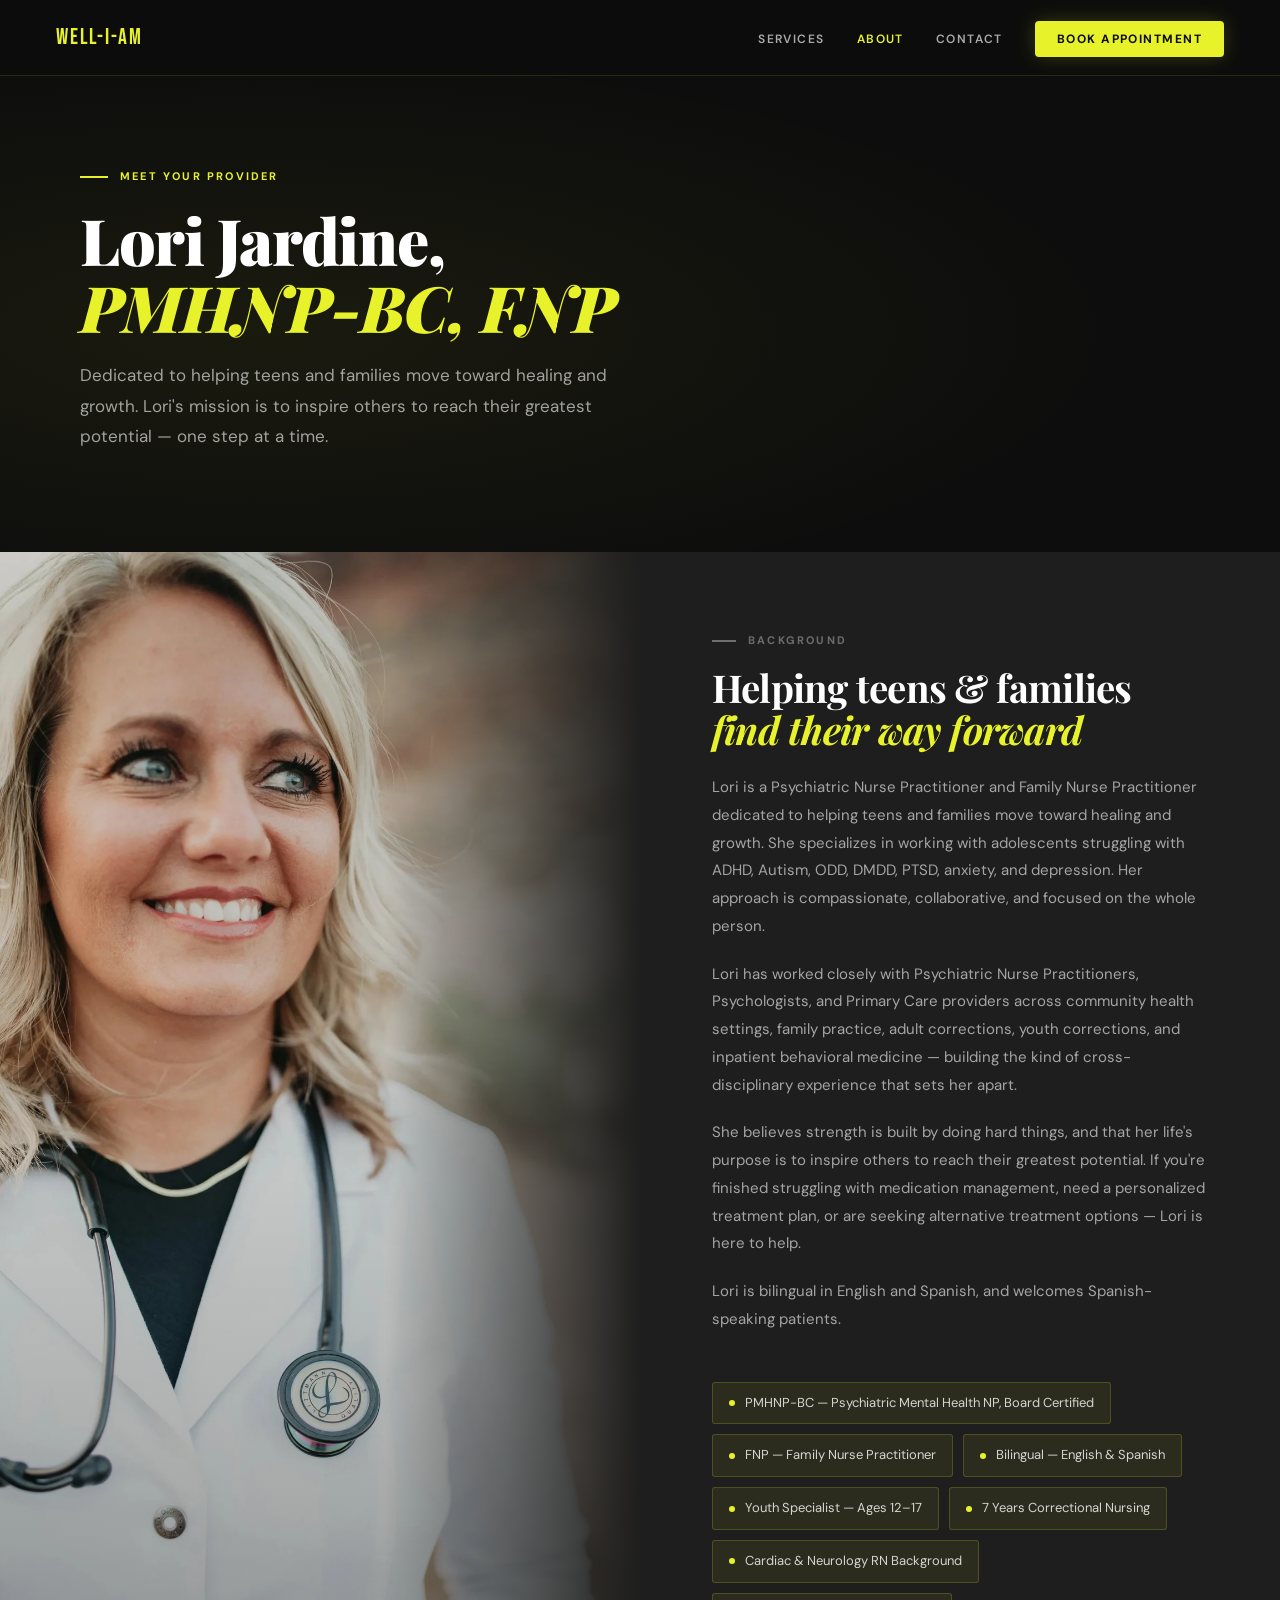
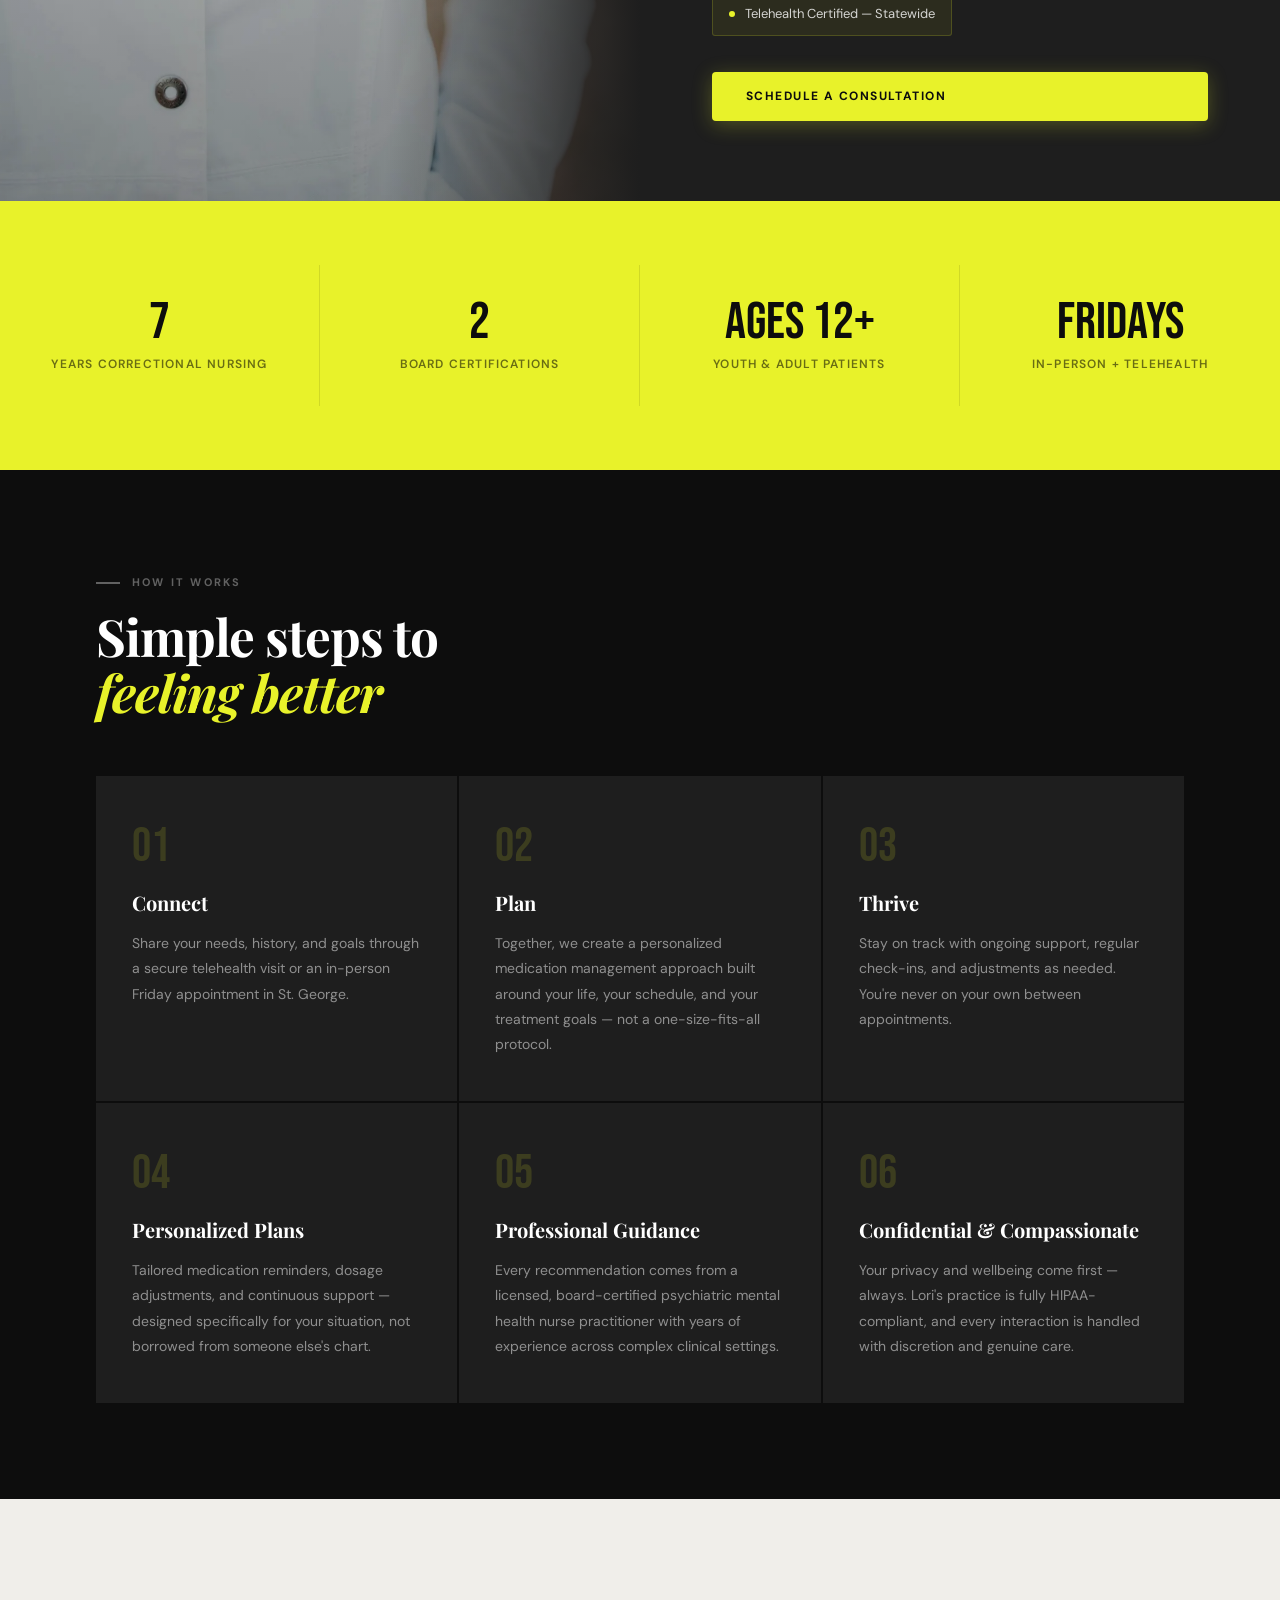
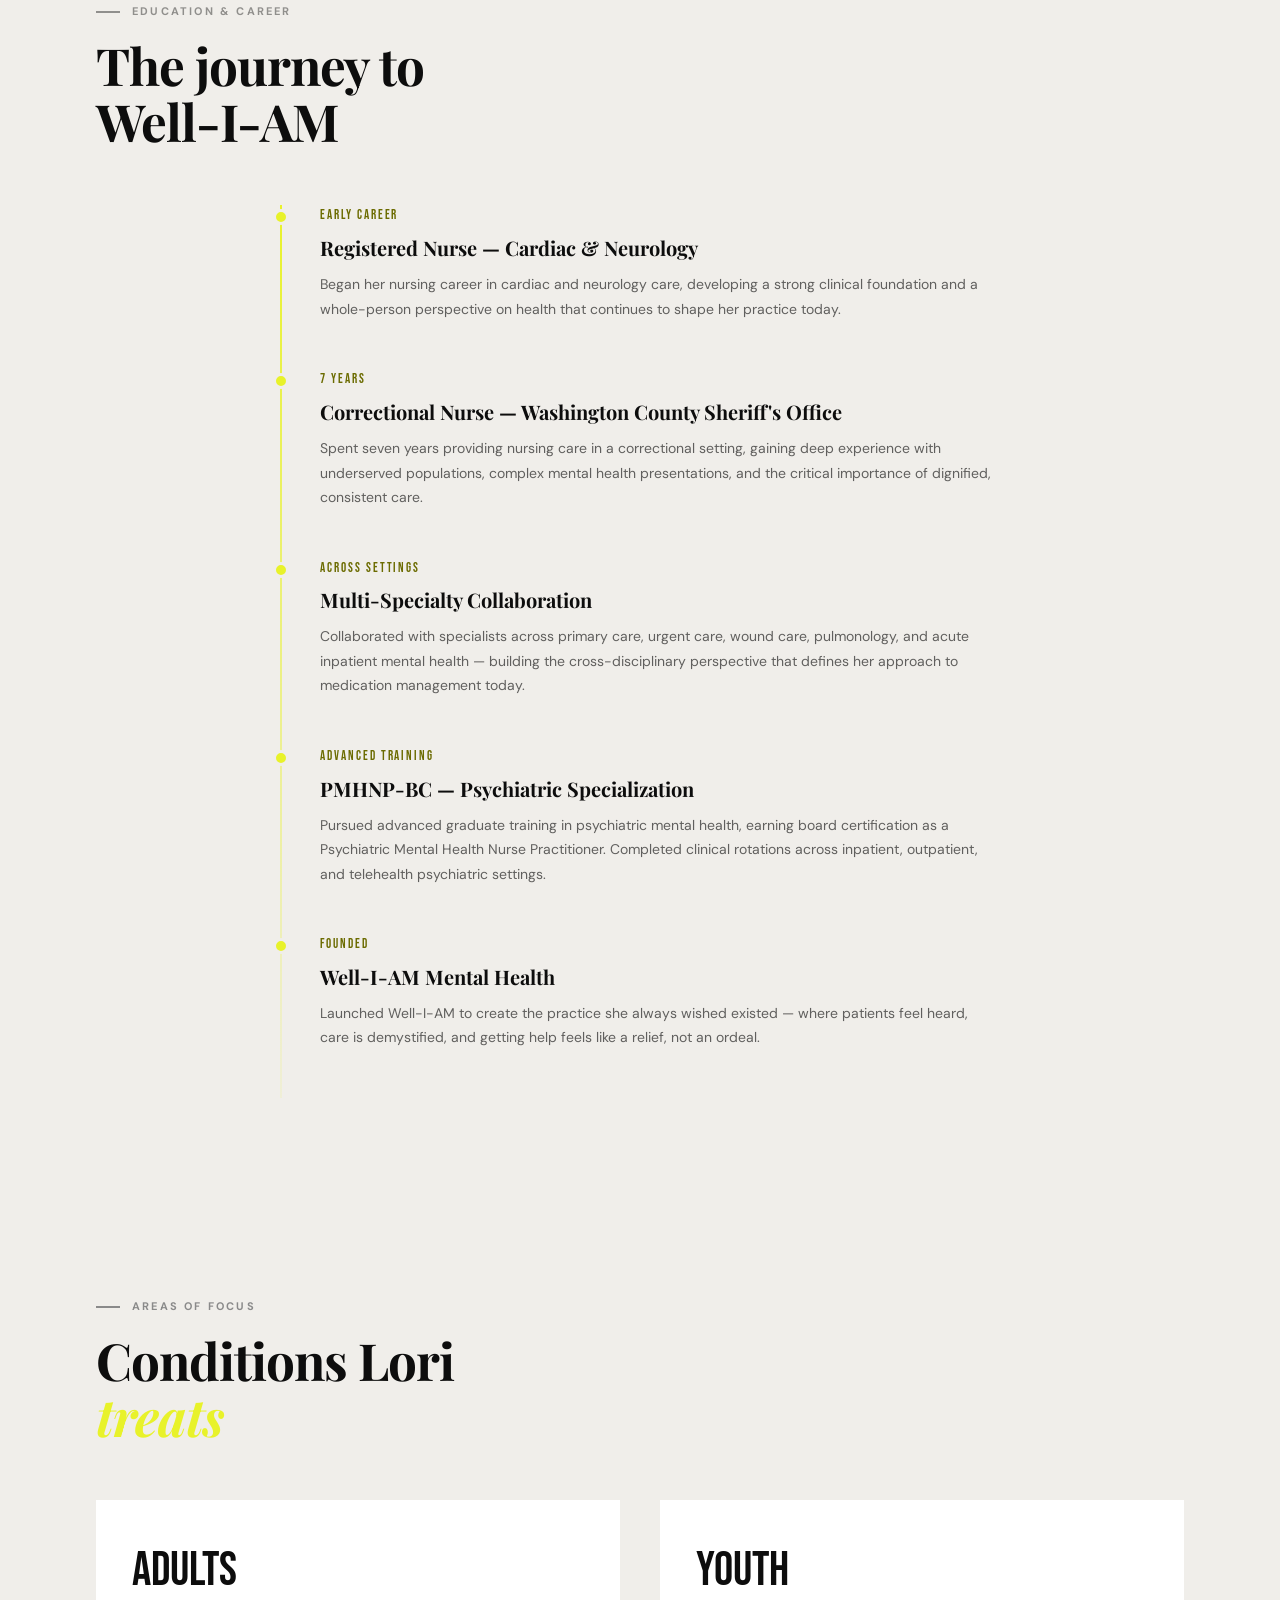
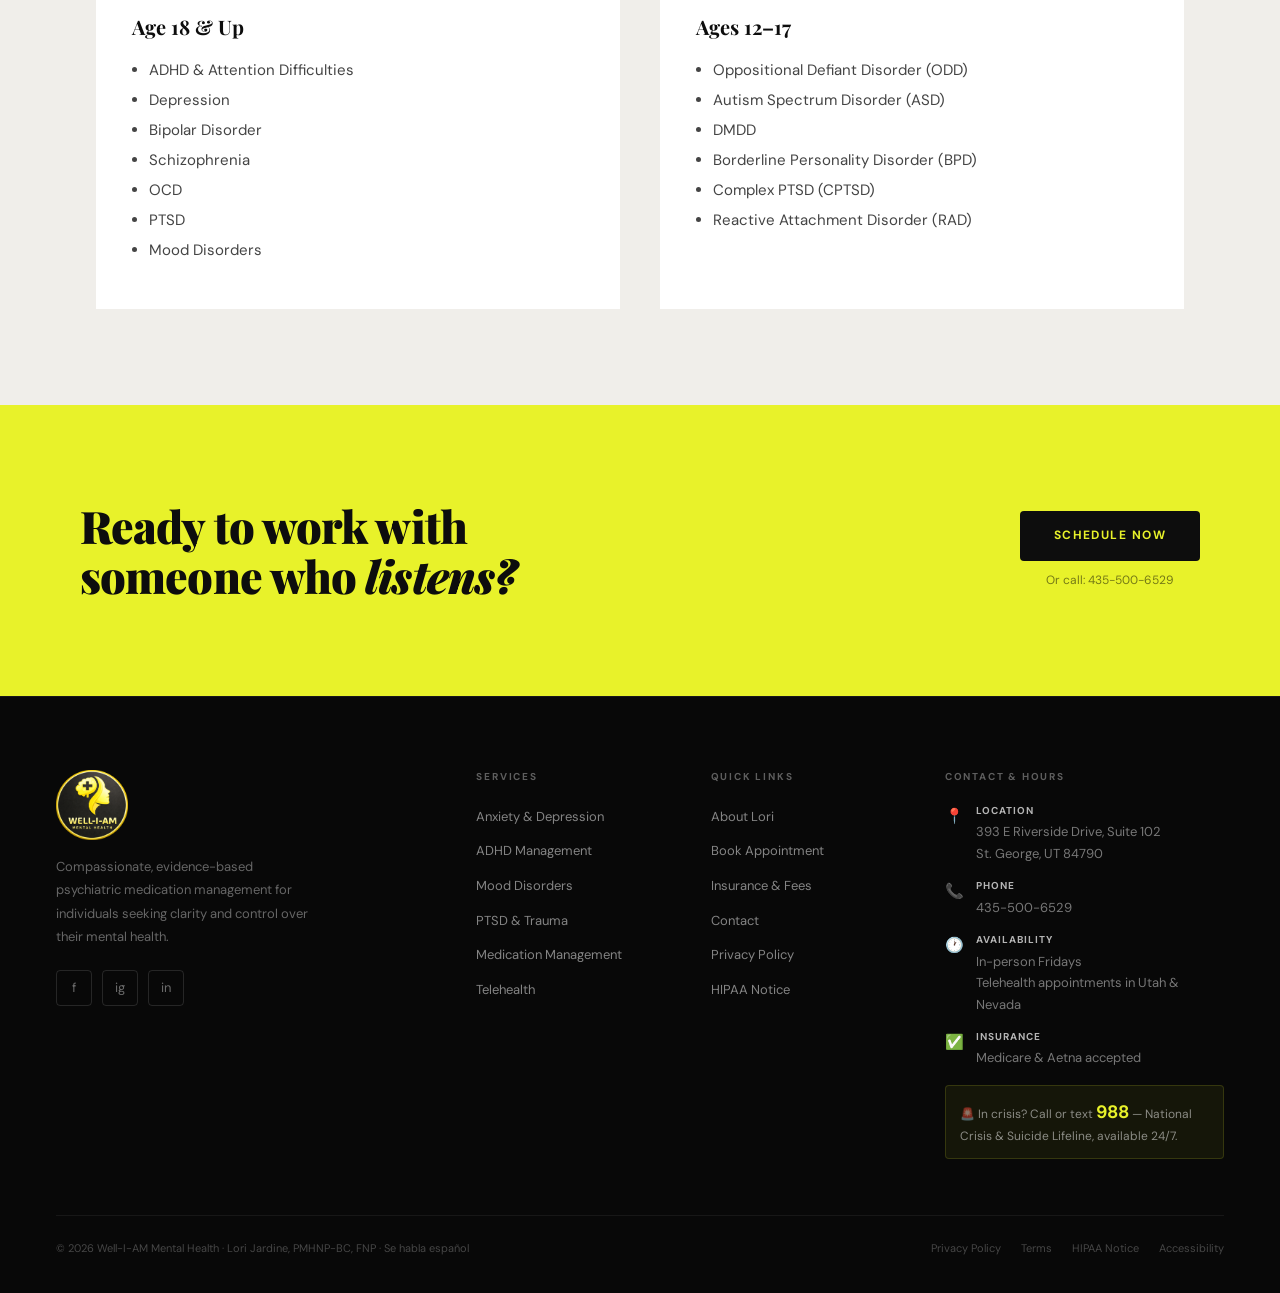
==== about.html @ c1283a35 "Initial commit: Well-I-AM Mental Health website" ====
<!DOCTYPE html>
<html lang="en">
<head>
<meta charset="UTF-8">
<meta name="viewport" content="width=device-width, initial-scale=1.0">
<link rel="icon" type="image/svg+xml" href="/favicon.svg">
<link rel="shortcut icon" href="/favicon.svg">
<title>About Lori Jardine, PMHNP-BC | Psychiatric NP | Well-I-AM Mental Health, St. George UT</title>
<meta name="description" content="Meet Lori Jardine, PMHNP-BC, FNP — Board-Certified Psychiatric Mental Health Nurse Practitioner specializing in teen &amp; adult medication management in St. George, Utah. 7 years correctional nursing. Youth specialist ages 12–17.">
<meta name="keywords" content="Lori Jardine PMHNP-BC, psychiatric nurse practitioner St George Utah, teen mental health specialist Utah, youth psychiatry ages 12-17, ODD treatment Utah, ASD medication Utah, correctional nurse practitioner, family nurse practitioner mental health Utah, se habla español psiquiatra Utah, bilingual psychiatric nurse practitioner Utah">
<meta name="robots" content="index, follow">
<meta name="author" content="Lori Jardine, PMHNP-BC, FNP">
<meta name="geo.region" content="US-UT">
<meta name="geo.placename" content="St. George, Utah">
<link rel="canonical" href="https://well-i-am.net/about">
<meta property="og:type" content="profile">
<meta property="og:url" content="https://well-i-am.net/about">
<meta property="og:title" content="About Lori Jardine, PMHNP-BC | Well-I-AM Mental Health">
<meta property="og:description" content="Board-Certified Psychiatric Mental Health NP specializing in teen &amp; adult medication management. Youth specialist ages 12–17. St. George, Utah.">
<meta property="og:image" content="https://well-i-am.net/images/logo.png">
<meta property="og:site_name" content="Well-I-AM Mental Health">
<meta property="og:locale" content="en_US">
<meta name="twitter:card" content="summary">
<meta name="twitter:title" content="About Lori Jardine, PMHNP-BC | Well-I-AM Mental Health">
<meta name="twitter:description" content="Board-Certified Psychiatric NP specializing in teen &amp; adult medication management in St. George, Utah.">
<meta name="twitter:image" content="https://well-i-am.net/images/logo.png">
<script type="application/ld+json">
{
  "@context": "https://schema.org",
  "@type": "Physician",
  "name": "Lori Jardine",
  "jobTitle": "Psychiatric Mental Health Nurse Practitioner",
  "description": "Board-Certified Psychiatric Mental Health Nurse Practitioner and Family Nurse Practitioner specializing in medication management for teens (ages 12\u201317) and adults in St. George, Utah.",
  "telephone": "+14355006529",
  "email": "lori.jardine@well-i-am.net",
  "url": "https://well-i-am.net/about",
  "address": {
    "@type": "PostalAddress",
    "streetAddress": "393 E Riverside Drive Suite 102",
    "addressLocality": "St. George",
    "addressRegion": "UT",
    "postalCode": "84790",
    "addressCountry": "US"
  },
  "worksFor": {
    "@type": "MedicalBusiness",
    "name": "Well-I-AM Mental Health",
    "url": "https://well-i-am.net"
  },
  "medicalSpecialty": "Psychiatry",
  "hasCredential": ["PMHNP-BC","FNP"],
  "knowsLanguage": ["English", "Spanish"],
  "knowsAbout": ["ADHD","Depression","Anxiety","PTSD","OCD","Bipolar Disorder","Schizophrenia","ODD","ASD","DMDD","CPTSD","BPD","RAD"]
}
</script>
<link rel="stylesheet" href="css/style.css">
<style>
  /* ── About-specific styles ── */
  .about-split {
    display: grid;
    grid-template-columns: 1fr 1fr;
    min-height: 680px;
  }
  .about-photo {
    position: relative;
    overflow: hidden;
    background: var(--dark-mid);
  }
  .about-photo img {
    width: 100%; height: 100%;
    object-fit: cover; object-position: center top;
  }
  .about-photo-overlay {
    position: absolute; inset: 0;
    background: linear-gradient(90deg, transparent 60%, var(--charcoal) 100%),
                linear-gradient(0deg, rgba(13,13,13,0.3) 0%, transparent 50%);
  }
  .about-content {
    background: var(--charcoal);
    padding: 80px 72px;
    display: flex; flex-direction: column; justify-content: center;
  }
  .about-content .section-label { color: rgba(255,255,255,0.35); }
  .about-content .section-label::before { background: rgba(255,255,255,0.35); }
  .about-content .section-heading { color: var(--white); font-size: clamp(28px, 3vw, 44px); }
  .about-bio { font-size: 15px; line-height: 1.85; color: rgba(255,255,255,0.6); margin-bottom: 20px; }

  /* Credential pills */
  .creds { display: flex; flex-wrap: wrap; gap: 10px; margin: 28px 0 36px; }
  .cred-pill {
    display: flex; align-items: center; gap: 10px;
    background: rgba(232,242,42,0.07); border: 1px solid rgba(232,242,42,0.18);
    border-radius: 3px; padding: 10px 16px;
    font-size: 13px; color: rgba(255,255,255,0.8);
  }
  .cred-pill::before { content: ''; width: 6px; height: 6px; background: var(--yellow); border-radius: 50%; flex-shrink: 0; }

  /* Philosophy cards */
  .philosophy { background: var(--black); padding: 96px 0; }
  .phil-grid { display: grid; grid-template-columns: repeat(3, 1fr); gap: 2px; margin-top: 56px; }
  .phil-card {
    background: var(--charcoal); padding: 44px 36px;
    border-top: 3px solid transparent;
    transition: border-color 0.3s, transform 0.3s;
  }
  .phil-card:hover { border-color: var(--yellow); transform: translateY(-4px); }
  .phil-num { font-family: var(--display); font-size: 48px; color: rgba(232,242,42,0.15); line-height: 1; margin-bottom: 16px; }
  .phil-title { font-family: var(--serif); font-size: 20px; font-weight: 700; color: var(--white); margin-bottom: 12px; }
  .phil-desc { font-size: 14px; line-height: 1.8; color: rgba(255,255,255,0.5); }

  /* Timeline */
  .timeline-section { background: var(--warm-gray); color: var(--black); padding: 96px 0; }
  .timeline-section .section-label { color: rgba(0,0,0,0.4); }
  .timeline-section .section-label::before { background: rgba(0,0,0,0.4); }
  .timeline-section .section-heading { color: var(--black); }
  .timeline { position: relative; max-width: 720px; margin: 56px auto 0; }
  .timeline::before {
    content: ''; position: absolute; left: 0; top: 0; bottom: 0;
    width: 2px; background: linear-gradient(180deg, var(--yellow), rgba(232,242,42,0.1));
  }
  .timeline-item { padding: 0 0 48px 40px; position: relative; }
  .timeline-dot {
    position: absolute; left: -7px; top: 4px;
    width: 16px; height: 16px;
    background: var(--yellow); border-radius: 50%;
    border: 3px solid var(--warm-gray);
  }
  .timeline-year { font-family: var(--display); font-size: 13px; letter-spacing: 0.15em; color: #6b6b00; margin-bottom: 6px; }
  .timeline-title { font-family: var(--serif); font-size: 20px; font-weight: 700; color: var(--black); margin-bottom: 8px; }
  .timeline-desc { font-size: 14px; line-height: 1.75; color: rgba(0,0,0,0.6); }

  /* Fun facts band */
  .facts-band { background: var(--yellow); padding: 64px 0; }
  .facts-grid { display: grid; grid-template-columns: repeat(4, 1fr); gap: 0; }
  .fact-item { padding: 32px 40px; border-right: 1px solid rgba(0,0,0,0.1); text-align: center; }
  .fact-item:last-child { border-right: none; }
  .fact-num { font-family: var(--display); font-size: 52px; color: var(--black); line-height: 1; }
  .fact-label { font-size: 12px; font-weight: 600; letter-spacing: 0.1em; text-transform: uppercase; color: rgba(0,0,0,0.55); margin-top: 6px; }

  @media (max-width: 1024px) {
    .about-split { grid-template-columns: 1fr; }
    .about-photo { height: 460px; }
    .about-content { padding: 60px 40px; }
    .phil-grid { grid-template-columns: 1fr 1fr; }
    .facts-grid { grid-template-columns: 1fr 1fr; }
    .fact-item { border-right: none; border-bottom: 1px solid rgba(0,0,0,0.1); }
  }
  @media (max-width: 640px) {
    .phil-grid { grid-template-columns: 1fr; }
    .facts-grid { grid-template-columns: 1fr 1fr; }
    .about-content { padding: 48px 24px; }
  }
</style>
</head>
<body>

<!-- NAV -->
<nav>
  <a href="/" class="nav-logo">WELL-I-AM</a>
  <ul class="nav-links">
    <li><a href="services">Services</a></li>
    <li><a href="about" class="active">About</a></li>
    <li><a href="contact">Contact</a></li>
    <li><a href="appointments" class="nav-cta">Book Appointment</a></li>
  </ul>
  <button class="nav-hamburger" id="nav-hamburger" aria-label="Toggle navigation">
    <span></span><span></span><span></span>
  </button>
</nav>

<!-- PAGE HEADER -->
<div class="page-header">
  <div class="page-header-inner">
    <span class="page-eyebrow fade-up">Meet Your Provider</span>
    <h1 class="fade-up delay-1">Lori Jardine,<br><em>PMHNP-BC, FNP</em></h1>
    <p class="fade-up delay-2">Dedicated to helping teens and families move toward healing and growth. Lori's mission is to inspire others to reach their greatest potential — one step at a time.</p>
  </div>
</div>

<!-- ABOUT SPLIT -->
<div class="about-split">
  <div class="about-photo">
    <img src="/images/lori-portrait.jpg" alt="Lori Jardine, PMHNP-BC">
    <div class="about-photo-overlay"></div>
  </div>
  <div class="about-content">
    <span class="section-label">Background</span>
    <h2 class="section-heading" style="margin-bottom:24px;">Helping teens &amp; families<br><em>find their way forward</em></h2>
    <p class="about-bio">Lori is a Psychiatric Nurse Practitioner and Family Nurse Practitioner dedicated to helping teens and families move toward healing and growth. She specializes in working with adolescents struggling with ADHD, Autism, ODD, DMDD, PTSD, anxiety, and depression. Her approach is compassionate, collaborative, and focused on the whole person.</p>
    <p class="about-bio">Lori has worked closely with Psychiatric Nurse Practitioners, Psychologists, and Primary Care providers across community health settings, family practice, adult corrections, youth corrections, and inpatient behavioral medicine — building the kind of cross-disciplinary experience that sets her apart.</p>
    <p class="about-bio">She believes strength is built by doing hard things, and that her life's purpose is to inspire others to reach their greatest potential. If you're finished struggling with medication management, need a personalized treatment plan, or are seeking alternative treatment options — Lori is here to help.</p>
    <p class="about-bio">Lori is bilingual in English and Spanish, and welcomes Spanish-speaking patients.</p>
    <div class="creds">
      <div class="cred-pill">PMHNP-BC — Psychiatric Mental Health NP, Board Certified</div>
      <div class="cred-pill">FNP — Family Nurse Practitioner</div>
      <div class="cred-pill">Bilingual — English &amp; Spanish</div>
      <div class="cred-pill">Youth Specialist — Ages 12–17</div>
      <div class="cred-pill">7 Years Correctional Nursing</div>
      <div class="cred-pill">Cardiac &amp; Neurology RN Background</div>
      <div class="cred-pill">Telehealth Certified — Statewide</div>
    </div>
    <a href="appointments" class="btn btn-yellow">Schedule a Consultation</a>
  </div>
</div>

<!-- FACTS BAND -->
<div class="facts-band">
  <div class="facts-grid">
    <div class="fact-item">
      <div class="fact-num">7</div>
      <div class="fact-label">Years Correctional Nursing</div>
    </div>
    <div class="fact-item">
      <div class="fact-num">2</div>
      <div class="fact-label">Board Certifications</div>
    </div>
    <div class="fact-item">
      <div class="fact-num">Ages 12+</div>
      <div class="fact-label">Youth &amp; Adult Patients</div>
    </div>
    <div class="fact-item">
      <div class="fact-num">Fridays</div>
      <div class="fact-label">In-Person + Telehealth</div>
    </div>
  </div>
</div>

<!-- PHILOSOPHY -->
<section class="philosophy">
  <div class="container">
    <span class="section-label light">How It Works</span>
    <h2 class="section-heading">Simple steps to<br><em>feeling better</em></h2>
    <div class="phil-grid">
      <div class="phil-card">
        <div class="phil-num">01</div>
        <h3 class="phil-title">Connect</h3>
        <p class="phil-desc">Share your needs, history, and goals through a secure telehealth visit or an in-person Friday appointment in St. George.</p>
      </div>
      <div class="phil-card">
        <div class="phil-num">02</div>
        <h3 class="phil-title">Plan</h3>
        <p class="phil-desc">Together, we create a personalized medication management approach built around your life, your schedule, and your treatment goals — not a one-size-fits-all protocol.</p>
      </div>
      <div class="phil-card">
        <div class="phil-num">03</div>
        <h3 class="phil-title">Thrive</h3>
        <p class="phil-desc">Stay on track with ongoing support, regular check-ins, and adjustments as needed. You're never on your own between appointments.</p>
      </div>
      <div class="phil-card">
        <div class="phil-num">04</div>
        <h3 class="phil-title">Personalized Plans</h3>
        <p class="phil-desc">Tailored medication reminders, dosage adjustments, and continuous support — designed specifically for your situation, not borrowed from someone else's chart.</p>
      </div>
      <div class="phil-card">
        <div class="phil-num">05</div>
        <h3 class="phil-title">Professional Guidance</h3>
        <p class="phil-desc">Every recommendation comes from a licensed, board-certified psychiatric mental health nurse practitioner with years of experience across complex clinical settings.</p>
      </div>
      <div class="phil-card">
        <div class="phil-num">06</div>
        <h3 class="phil-title">Confidential &amp; Compassionate</h3>
        <p class="phil-desc">Your privacy and wellbeing come first — always. Lori's practice is fully HIPAA-compliant, and every interaction is handled with discretion and genuine care.</p>
      </div>
    </div>
  </div>
</section>

<!-- TIMELINE -->
<section class="timeline-section">
  <div class="container">
    <span class="section-label">Education &amp; Career</span>
    <h2 class="section-heading" style="color:var(--black);">The journey to<br>Well-I-AM</h2>
    <div class="timeline">
      <div class="timeline-item">
        <div class="timeline-dot"></div>
        <div class="timeline-year">Early Career</div>
        <h3 class="timeline-title">Registered Nurse — Cardiac &amp; Neurology</h3>
        <p class="timeline-desc">Began her nursing career in cardiac and neurology care, developing a strong clinical foundation and a whole-person perspective on health that continues to shape her practice today.</p>
      </div>
      <div class="timeline-item">
        <div class="timeline-dot"></div>
        <div class="timeline-year">7 Years</div>
        <h3 class="timeline-title">Correctional Nurse — Washington County Sheriff's Office</h3>
        <p class="timeline-desc">Spent seven years providing nursing care in a correctional setting, gaining deep experience with underserved populations, complex mental health presentations, and the critical importance of dignified, consistent care.</p>
      </div>
      <div class="timeline-item">
        <div class="timeline-dot"></div>
        <div class="timeline-year">Across Settings</div>
        <h3 class="timeline-title">Multi-Specialty Collaboration</h3>
        <p class="timeline-desc">Collaborated with specialists across primary care, urgent care, wound care, pulmonology, and acute inpatient mental health — building the cross-disciplinary perspective that defines her approach to medication management today.</p>
      </div>
      <div class="timeline-item">
        <div class="timeline-dot"></div>
        <div class="timeline-year">Advanced Training</div>
        <h3 class="timeline-title">PMHNP-BC — Psychiatric Specialization</h3>
        <p class="timeline-desc">Pursued advanced graduate training in psychiatric mental health, earning board certification as a Psychiatric Mental Health Nurse Practitioner. Completed clinical rotations across inpatient, outpatient, and telehealth psychiatric settings.</p>
      </div>
      <div class="timeline-item">
        <div class="timeline-dot"></div>
        <div class="timeline-year">Founded</div>
        <h3 class="timeline-title">Well-I-AM Mental Health</h3>
        <p class="timeline-desc">Launched Well-I-AM to create the practice she always wished existed — where patients feel heard, care is demystified, and getting help feels like a relief, not an ordeal.</p>
      </div>
    </div>
  </div>
</section>

<!-- SPECIALTIES -->
<section class="philosophy" style="background:var(--warm-gray);">
  <div class="container">
    <span class="section-label">Areas of Focus</span>
    <h2 class="section-heading" style="color:var(--black);">Conditions Lori<br><em>treats</em></h2>
    <div class="phil-grid" style="grid-template-columns:repeat(2,1fr); gap:40px;">
      <div class="phil-card" style="background:#fff;">
        <div class="phil-num" style="color:var(--black);">Adults</div>
        <h3 class="phil-title" style="color:var(--black);">Age 18 &amp; Up</h3>
        <ul style="margin:0;padding:0 0 0 1.1em;color:#444;line-height:2;font-size:15px;">
          <li>ADHD &amp; Attention Difficulties</li>
          <li>Depression</li>
          <li>Bipolar Disorder</li>
          <li>Schizophrenia</li>
          <li>OCD</li>
          <li>PTSD</li>
          <li>Mood Disorders</li>
        </ul>
      </div>
      <div class="phil-card" style="background:#fff;">
        <div class="phil-num" style="color:var(--black);">Youth</div>
        <h3 class="phil-title" style="color:var(--black);">Ages 12–17</h3>
        <ul style="margin:0;padding:0 0 0 1.1em;color:#444;line-height:2;font-size:15px;">
          <li>Oppositional Defiant Disorder (ODD)</li>
          <li>Autism Spectrum Disorder (ASD)</li>
          <li>DMDD</li>
          <li>Borderline Personality Disorder (BPD)</li>
          <li>Complex PTSD (CPTSD)</li>
          <li>Reactive Attachment Disorder (RAD)</li>
        </ul>
      </div>
    </div>
  </div>
</section>

<!-- CTA -->
<section class="cta-banner">
  <div class="cta-banner-text">Ready to work with<br>someone who <em>listens?</em></div>
  <div class="cta-actions">
    <a href="appointments" class="btn btn-dark">Schedule Now</a>
    <p class="cta-note">Or call: 435-500-6529</p>
  </div>
</section>

<!-- FOOTER -->
<footer>
  <div class="footer-grid">
    <div>
      <img src="/images/logo.png" alt="Well-I-AM Mental Health" class="footer-logo-img" width="72" height="72">
      <p class="footer-desc">Compassionate, evidence-based psychiatric medication management for individuals seeking clarity and control over their mental health.</p>
      <div class="footer-socials">
        <a href="https://www.facebook.com/people/Well-i-am/61581130363532" class="social-btn" title="Facebook" target="_blank" rel="noopener noreferrer">f</a>
        <a href="https://www.instagram.com/lori_jardine?igsh=ZG5kZDNmZnYydnljr" class="social-btn" title="Instagram" target="_blank" rel="noopener noreferrer">ig</a>
        <a href="https://www.linkedin.com/in/lori-jardine-506b2a277" class="social-btn" title="LinkedIn" target="_blank" rel="noopener noreferrer">in</a>
      </div>
    </div>
    <div>
      <div class="footer-col-title">Services</div>
      <ul class="footer-links">
        <li><a href="services#anxiety">Anxiety &amp; Depression</a></li>
        <li><a href="services#adhd">ADHD Management</a></li>
        <li><a href="services#mood">Mood Disorders</a></li>
        <li><a href="services#ptsd">PTSD &amp; Trauma</a></li>
        <li><a href="services#medication">Medication Management</a></li>
        <li><a href="services#telehealth">Telehealth</a></li>
      </ul>
    </div>
    <div>
      <div class="footer-col-title">Quick Links</div>
      <ul class="footer-links">
        <li><a href="about">About Lori</a></li>
        <li><a href="appointments">Book Appointment</a></li>
        <li><a href="contact#insurance">Insurance &amp; Fees</a></li>
        <li><a href="contact">Contact</a></li>
        <li><a href="privacy">Privacy Policy</a></li>
        <li><a href="hipaa">HIPAA Notice</a></li>
      </ul>
    </div>
    <div>
      <div class="footer-col-title">Contact &amp; Hours</div>
      <div class="footer-contact-item">
        <span class="contact-icon">📍</span>
        <div class="contact-text"><strong>Location</strong>393 E Riverside Drive, Suite 102<br>St. George, UT 84790</div>
      </div>
      <div class="footer-contact-item">
        <span class="contact-icon">📞</span>
        <div class="contact-text"><strong>Phone</strong>435-500-6529</div>
      </div>
      <div class="footer-contact-item">
        <span class="contact-icon">🕐</span>
        <div class="contact-text"><strong>Availability</strong>In-person Fridays<br>Telehealth appointments in Utah &amp; Nevada</div>
      </div>
      <div class="footer-contact-item">
        <span class="contact-icon">✅</span>
        <div class="contact-text"><strong>Insurance</strong>Medicare &amp; Aetna accepted</div>
      </div>
      <div class="crisis-line">
        <p>🚨 In crisis? Call or text <strong>988</strong> — National Crisis &amp; Suicide Lifeline, available 24/7.</p>
      </div>
    </div>
  </div>
  <div class="footer-bottom">
    <div class="footer-copy">© 2026 Well-I-AM Mental Health · Lori Jardine, PMHNP-BC, FNP · <span lang="es">Se habla español</span></div>
    <div class="footer-legal">
      <a href="privacy">Privacy Policy</a>
      <a href="terms">Terms</a>
      <a href="hipaa">HIPAA Notice</a>
      <a href="accessibility">Accessibility</a>
    </div>
  </div>
</footer>

<script>
  const ham = document.getElementById('nav-hamburger');
  const navLinks = document.querySelector('.nav-links');
  if (ham) {
    ham.addEventListener('click', () => {
      navLinks.classList.toggle('nav-open');
      ham.classList.toggle('is-open');
    });
  }
</script>
</body>
</html>
---- css/style.css ----
/* ── Well-I-AM Mental Health · Global Styles ── */
@import url('https://fonts.googleapis.com/css2?family=Playfair+Display:ital,wght@0,400;0,700;0,900;1,400;1,700&family=DM+Sans:opsz,wght@9..40,300;9..40,400;9..40,500;9..40,600;9..40,700&family=Bebas+Neue&display=swap');

*, *::before, *::after { box-sizing: border-box; margin: 0; padding: 0; }

:root {
  --yellow: #E8F22A;
  --yellow-dim: rgba(232,242,42,0.12);
  --black: #0d0d0d;
  --charcoal: #1e1e1e;
  --dark-mid: #2a2a2a;
  --warm-gray: #f0eeea;
  --mid-gray: #8a8a8a;
  --border: rgba(255,255,255,0.1);
  --white: #ffffff;
  --serif: 'Playfair Display', Georgia, serif;
  --sans: 'DM Sans', sans-serif;
  --display: 'Bebas Neue', sans-serif;
}

html { scroll-behavior: smooth; }
body { font-family: var(--sans); background: var(--black); color: var(--white); overflow-x: hidden; line-height: 1.6; }

img { max-width: 100%; display: block; }
a { text-decoration: none; }

/* ── NAV ── */
nav {
  position: fixed; top: 0; left: 0; right: 0; z-index: 200;
  display: flex; align-items: center; justify-content: space-between;
  padding: 20px 56px;
  background: rgba(13,13,13,0.96);
  border-bottom: 1px solid rgba(232,242,42,0.12);
  transition: padding 0.3s;
}

.nav-logo { font-family: var(--display); font-size: 22px; letter-spacing: 0.08em; color: var(--yellow); text-decoration: none; }
.footer-logo-img {
  height: 72px; width: 72px;
  object-fit: contain;
  display: block;
  margin-bottom: 14px;
}
.hero-logo-img {
  width: 200px; height: 200px;
  object-fit: contain;
  display: block;
  margin: 0 auto 20px auto;
  filter: drop-shadow(0 4px 20px rgba(232,242,42,0.2));
}
.hero-eyebrow-group {
  display: flex;
  flex-direction: column;
  align-items: center;
  width: fit-content;
  margin-bottom: 28px;
}
.hero-eyebrow-group .hero-eyebrow {
  margin-bottom: 0;
}
.nav-links { display: flex; align-items: center; gap: 32px; list-style: none; }
.nav-links a { font-size: 12px; font-weight: 600; letter-spacing: 0.12em; text-transform: uppercase; color: rgba(255,255,255,0.65); transition: color 0.2s; }
.nav-links a:hover, .nav-links a.active { color: var(--white); }
.nav-links a.active { color: var(--yellow); }

.nav-cta {
  background: var(--yellow) !important; color: var(--black) !important;
  padding: 10px 22px; border-radius: 4px; font-weight: 700 !important;
  transition: background 0.2s, transform 0.15s !important;
  box-shadow: 0 0 20px rgba(232,242,42,0.2);
}
.nav-cta:hover { background: #fff !important; transform: translateY(-1px); color: var(--black) !important; }

/* ── PAGE HEADER (inner pages) ── */
.page-header {
  padding: 160px 80px 100px;
  background: var(--black);
  position: relative;
  overflow: hidden;
}
.page-header::before {
  content: '';
  position: absolute; inset: 0;
  background: radial-gradient(ellipse at 20% 60%, rgba(232,242,42,0.06) 0%, transparent 60%);
  pointer-events: none;
}
.page-header-inner { position: relative; z-index: 1; max-width: 700px; }
.page-eyebrow {
  display: inline-flex; align-items: center; gap: 12px;
  font-size: 11px; font-weight: 700; letter-spacing: 0.2em; text-transform: uppercase;
  color: var(--yellow); margin-bottom: 20px;
}
.page-eyebrow::before { content: ''; width: 28px; height: 2px; background: var(--yellow); }
.page-header h1 {
  font-family: var(--serif); font-size: clamp(44px, 5vw, 72px);
  font-weight: 900; line-height: 1.05; letter-spacing: -0.02em;
  margin-bottom: 20px;
}
.page-header h1 em { font-style: italic; color: var(--yellow); }
.page-header p { font-size: 17px; line-height: 1.8; color: rgba(255,255,255,0.6); max-width: 580px; }

/* ── SECTION UTILITIES ── */
.section-light { background: var(--warm-gray); color: var(--black); }
.section-dark { background: var(--black); }
.section-charcoal { background: var(--charcoal); }
.section-yellow { background: var(--yellow); color: var(--black); }

.container { max-width: 1200px; margin: 0 auto; padding: 0 56px; }
.section-pad { padding: 100px 0; }

.section-label {
  display: inline-flex; align-items: center; gap: 12px;
  font-size: 11px; font-weight: 700; letter-spacing: 0.2em; text-transform: uppercase;
  color: var(--mid-gray); margin-bottom: 16px;
}
.section-label::before { content: ''; width: 24px; height: 2px; background: currentColor; }
.section-label.light { color: rgba(255,255,255,0.35); }
.section-label.dark { color: rgba(0,0,0,0.4); }

.section-heading {
  font-family: var(--serif); font-size: clamp(34px, 4vw, 54px);
  font-weight: 700; line-height: 1.1; letter-spacing: -0.02em; margin-bottom: 16px;
}
.section-heading em { font-style: italic; color: var(--yellow); }
.section-heading.on-light em { color: #5c5a00; }

.section-sub { font-size: 16px; line-height: 1.75; color: rgba(255,255,255,0.55); max-width: 540px; margin-bottom: 56px; }
.section-sub.on-light { color: rgba(0,0,0,0.55); }

/* ── BUTTONS ── */
.btn {
  display: inline-flex; align-items: center; gap: 8px;
  font-family: var(--sans); font-size: 12px; font-weight: 700;
  letter-spacing: 0.12em; text-transform: uppercase;
  padding: 15px 34px; border-radius: 4px; border: none;
  cursor: pointer; transition: all 0.2s; text-decoration: none;
}
.btn-yellow { background: var(--yellow); color: var(--black); box-shadow: 0 4px 20px rgba(232,242,42,0.25); }
.btn-yellow:hover { background: #fff; transform: translateY(-2px); box-shadow: 0 8px 28px rgba(232,242,42,0.3); color: var(--black); }
.btn-dark { background: var(--black); color: var(--yellow); }
.btn-dark:hover { background: #111; transform: translateY(-2px); color: var(--yellow); }
.btn-outline { background: transparent; color: var(--white); border: 1px solid rgba(255,255,255,0.3); }
.btn-outline:hover { border-color: var(--yellow); color: var(--yellow); transform: translateY(-2px); }
.btn-outline-dark { background: transparent; color: var(--black); border: 1.5px solid rgba(0,0,0,0.3); }
.btn-outline-dark:hover { border-color: var(--black); transform: translateY(-2px); }

/* ── MARQUEE ── */
.marquee-band { background: var(--yellow); padding: 14px 0; overflow: hidden; white-space: nowrap; }
.marquee-track { display: inline-flex; animation: marquee 28s linear infinite; }
.marquee-item {
  display: inline-flex; align-items: center; gap: 20px;
  font-family: var(--display); font-size: 14px; letter-spacing: 0.18em;
  text-transform: uppercase; color: var(--black); padding-right: 44px;
}
.marquee-dot { width: 5px; height: 5px; background: var(--black); border-radius: 50%; opacity: 0.4; }
@keyframes marquee { 0% { transform: translateX(0); } 100% { transform: translateX(-50%); } }

/* ── CTA BANNER ── */
.cta-banner {
  background: var(--yellow); padding: 96px 80px;
  display: grid; grid-template-columns: 1fr auto; gap: 48px; align-items: center;
}
.cta-banner-text { font-family: var(--serif); font-size: clamp(30px, 3.5vw, 50px); font-weight: 900; line-height: 1.1; color: var(--black); letter-spacing: -0.02em; }
.cta-banner-text em { font-style: italic; }
.cta-actions { display: flex; flex-direction: column; gap: 10px; align-items: center; flex-shrink: 0; }
.cta-note { font-size: 12px; color: rgba(0,0,0,0.5); text-align: center; }

/* ── FOOTER ── */
footer { background: #080808; border-top: 1px solid rgba(255,255,255,0.06); padding: 72px 56px 36px; }
.footer-grid { display: grid; grid-template-columns: 2fr 1fr 1fr 1.5fr; gap: 48px; margin-bottom: 56px; }
.footer-brand-name { font-family: var(--display); font-size: 26px; letter-spacing: 0.06em; color: var(--yellow); margin-bottom: 6px; }
.footer-brand-sub { font-size: 11px; letter-spacing: 0.15em; text-transform: uppercase; color: rgba(255,255,255,0.3); margin-bottom: 16px; }
.footer-desc { font-size: 13px; line-height: 1.8; color: rgba(255,255,255,0.38); max-width: 260px; margin-bottom: 22px; }
.footer-socials { display: flex; gap: 10px; }
.social-btn {
  width: 36px; height: 36px; border: 1px solid rgba(255,255,255,0.12); border-radius: 4px;
  display: flex; align-items: center; justify-content: center; font-size: 13px;
  color: rgba(255,255,255,0.4); transition: all 0.2s;
}
.social-btn:hover { border-color: var(--yellow); color: var(--yellow); background: rgba(232,242,42,0.05); }
.footer-col-title { font-size: 10px; font-weight: 700; letter-spacing: 0.18em; text-transform: uppercase; color: rgba(255,255,255,0.35); margin-bottom: 18px; }
.footer-links { list-style: none; display: flex; flex-direction: column; gap: 9px; }
.footer-links a { font-size: 13px; color: rgba(255,255,255,0.5); transition: color 0.2s; }
.footer-links a:hover { color: var(--yellow); }
.footer-contact-item { display: flex; align-items: flex-start; gap: 12px; margin-bottom: 14px; }
.contact-icon { font-size: 15px; margin-top: 1px; flex-shrink: 0; }
.contact-text { font-size: 13px; line-height: 1.65; color: rgba(255,255,255,0.45); }
.contact-text strong { display: block; color: rgba(255,255,255,0.7); font-size: 10px; letter-spacing: 0.1em; text-transform: uppercase; margin-bottom: 2px; }
.crisis-line { background: rgba(232,242,42,0.06); border: 1px solid rgba(232,242,42,0.15); border-radius: 4px; padding: 12px 14px; margin-top: 16px; }
.crisis-line p { font-size: 12px; color: rgba(255,255,255,0.5); line-height: 1.6; }
.crisis-line strong { color: var(--yellow); font-size: 18px; }
.footer-bottom { border-top: 1px solid rgba(255,255,255,0.06); padding-top: 24px; display: flex; justify-content: space-between; align-items: center; flex-wrap: wrap; gap: 12px; }
.footer-copy { font-size: 11px; color: rgba(255,255,255,0.25); }
.footer-legal { display: flex; gap: 20px; }
.footer-legal a { font-size: 11px; color: rgba(255,255,255,0.25); transition: color 0.2s; }
.footer-legal a:hover { color: var(--yellow); }

/* ── ANIMATIONS ── */
@keyframes fadeUp { from { opacity: 0; transform: translateY(24px); } to { opacity: 1; transform: translateY(0); } }
.fade-up { animation: fadeUp 0.7s ease both; }
.delay-1 { animation-delay: 0.1s; } .delay-2 { animation-delay: 0.2s; }
.delay-3 { animation-delay: 0.3s; } .delay-4 { animation-delay: 0.4s; }
.delay-5 { animation-delay: 0.5s; }

@media (prefers-reduced-motion: reduce) {
  .marquee-track { animation: none; }
  .fade-up { animation: none; opacity: 1; transform: none; }
}

/* ── HAMBURGER BUTTON ── */
.nav-hamburger {
  display: none;
  flex-direction: column;
  justify-content: center;
  gap: 5px;
  background: none;
  border: none;
  cursor: pointer;
  padding: 6px;
  position: relative;
  z-index: 201;
}
.nav-hamburger span {
  display: block;
  width: 24px;
  height: 2px;
  background: var(--white);
  border-radius: 2px;
  transition: all 0.25s ease;
  transform-origin: center;
}
.nav-hamburger.is-open span:nth-child(1) { transform: translateY(7px) rotate(45deg); }
.nav-hamburger.is-open span:nth-child(2) { opacity: 0; transform: scaleX(0); }
.nav-hamburger.is-open span:nth-child(3) { transform: translateY(-7px) rotate(-45deg); }

/* ── RESPONSIVE ── */
@media (max-width: 1024px) {
  nav { padding: 18px 32px; }
  .container { padding: 0 32px; }
  .footer-grid { grid-template-columns: 1fr 1fr; }
  .cta-banner { grid-template-columns: 1fr; text-align: center; padding: 72px 40px; }
  .cta-actions { flex-direction: row; justify-content: center; }
  .page-header { padding: 140px 40px 80px; }
}
@media (max-width: 768px) {
  nav { padding: 16px 20px; }
  .nav-hamburger { display: flex; }
  .nav-links {
    position: absolute;
    top: 100%;
    left: 0; right: 0;
    background: #111;
    border-top: 1px solid rgba(232,242,42,0.15);
    flex-direction: column;
    align-items: stretch;
    gap: 0;
    max-height: 0;
    overflow: hidden;
    transition: max-height 0.35s ease;
  }
  .nav-links.nav-open { max-height: 440px; }
  .nav-links li { border-bottom: 1px solid rgba(255,255,255,0.07); }
  .nav-links li:last-child { border-bottom: none; }
  .nav-links a {
    display: block;
    font-size: 13px;
    letter-spacing: 0.1em;
    color: rgba(255,255,255,0.75);
    padding: 16px 24px;
    text-transform: uppercase;
  }
  .nav-links a:hover, .nav-links a.active { color: var(--yellow); background: rgba(232,242,42,0.05); }
  .nav-links .nav-cta {
    background: var(--yellow) !important;
    color: var(--black) !important;
    text-align: center;
    font-weight: 700 !important;
    padding: 16px 24px !important;
    letter-spacing: 0.08em;
    border-radius: 0;
  }
  .nav-links .nav-cta:hover { background: #fff !important; transform: none !important; color: var(--black) !important; }
  .container { padding: 0 20px; }
  .section-pad { padding: 72px 0; }
  .footer-grid { grid-template-columns: 1fr; }
  .page-header { padding: 120px 20px 60px; }
  .cta-banner { padding: 60px 20px; }
  footer { padding: 56px 20px 28px; }
}
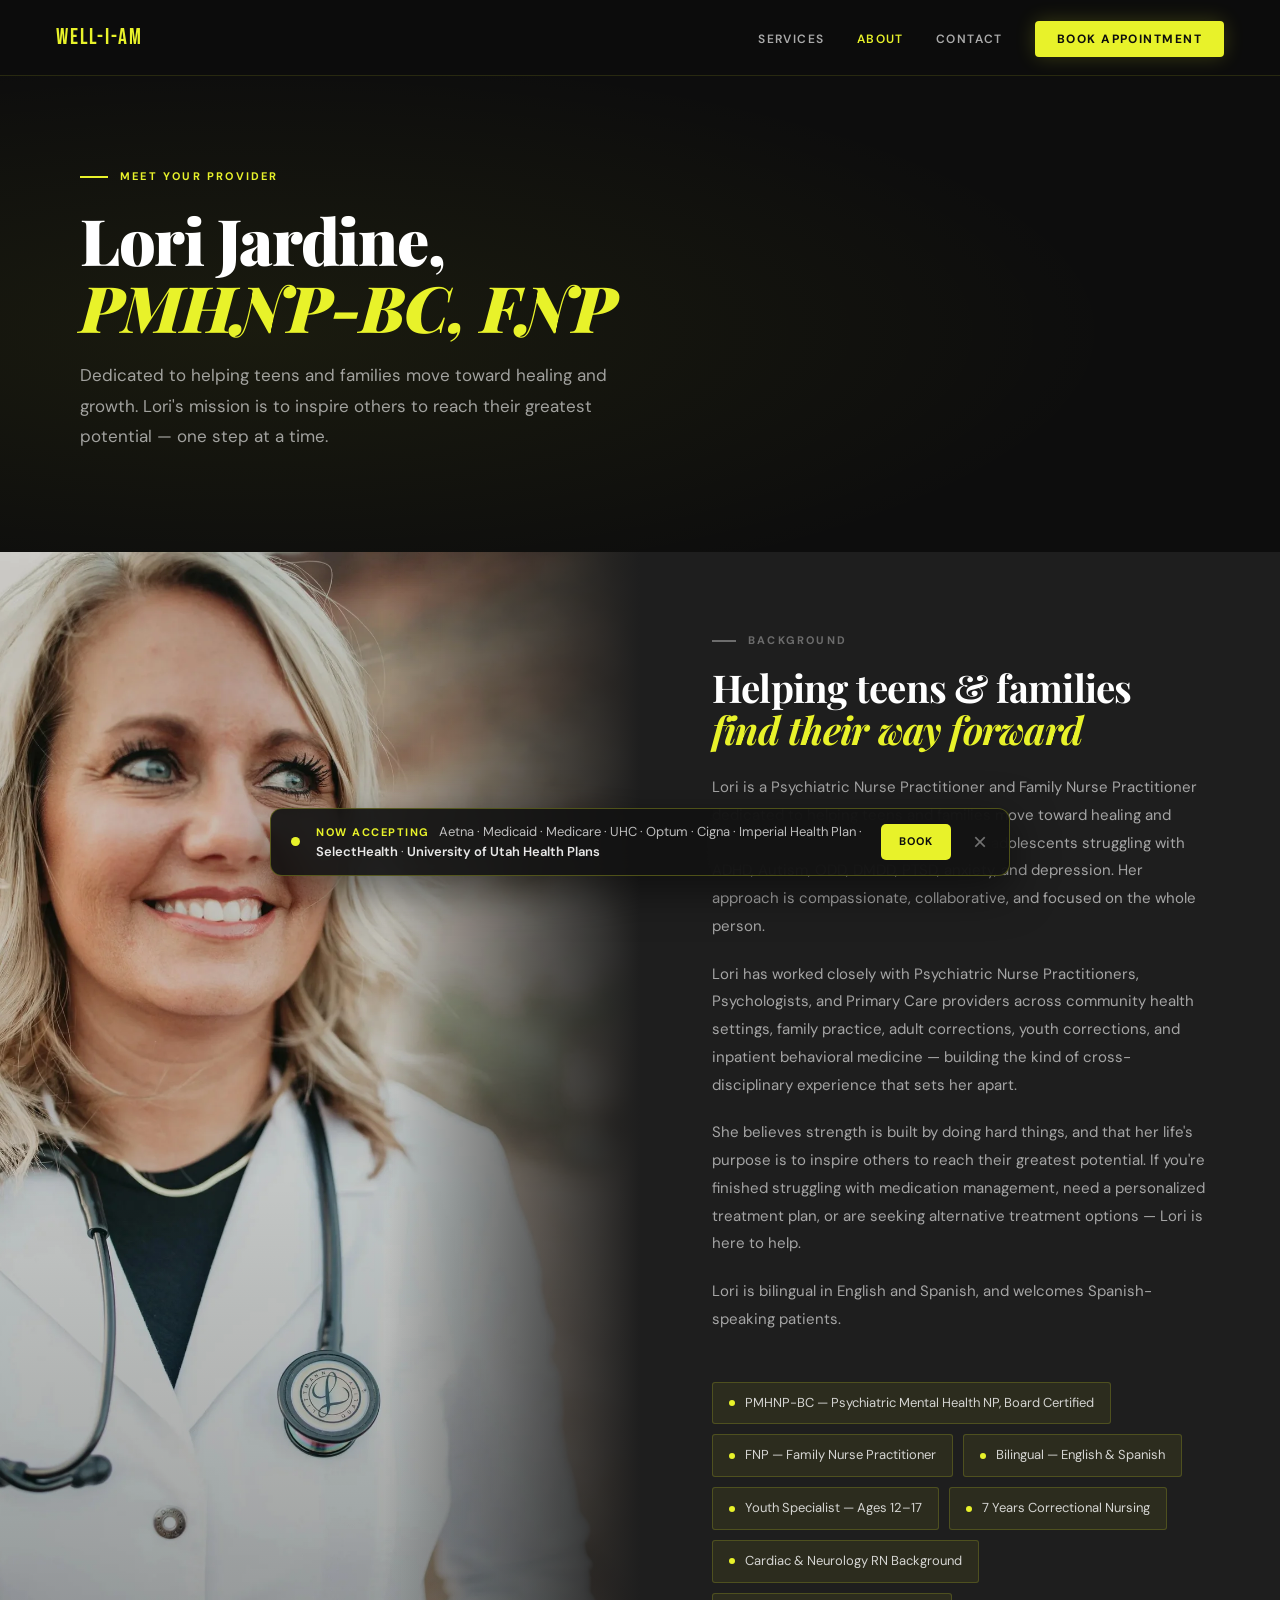
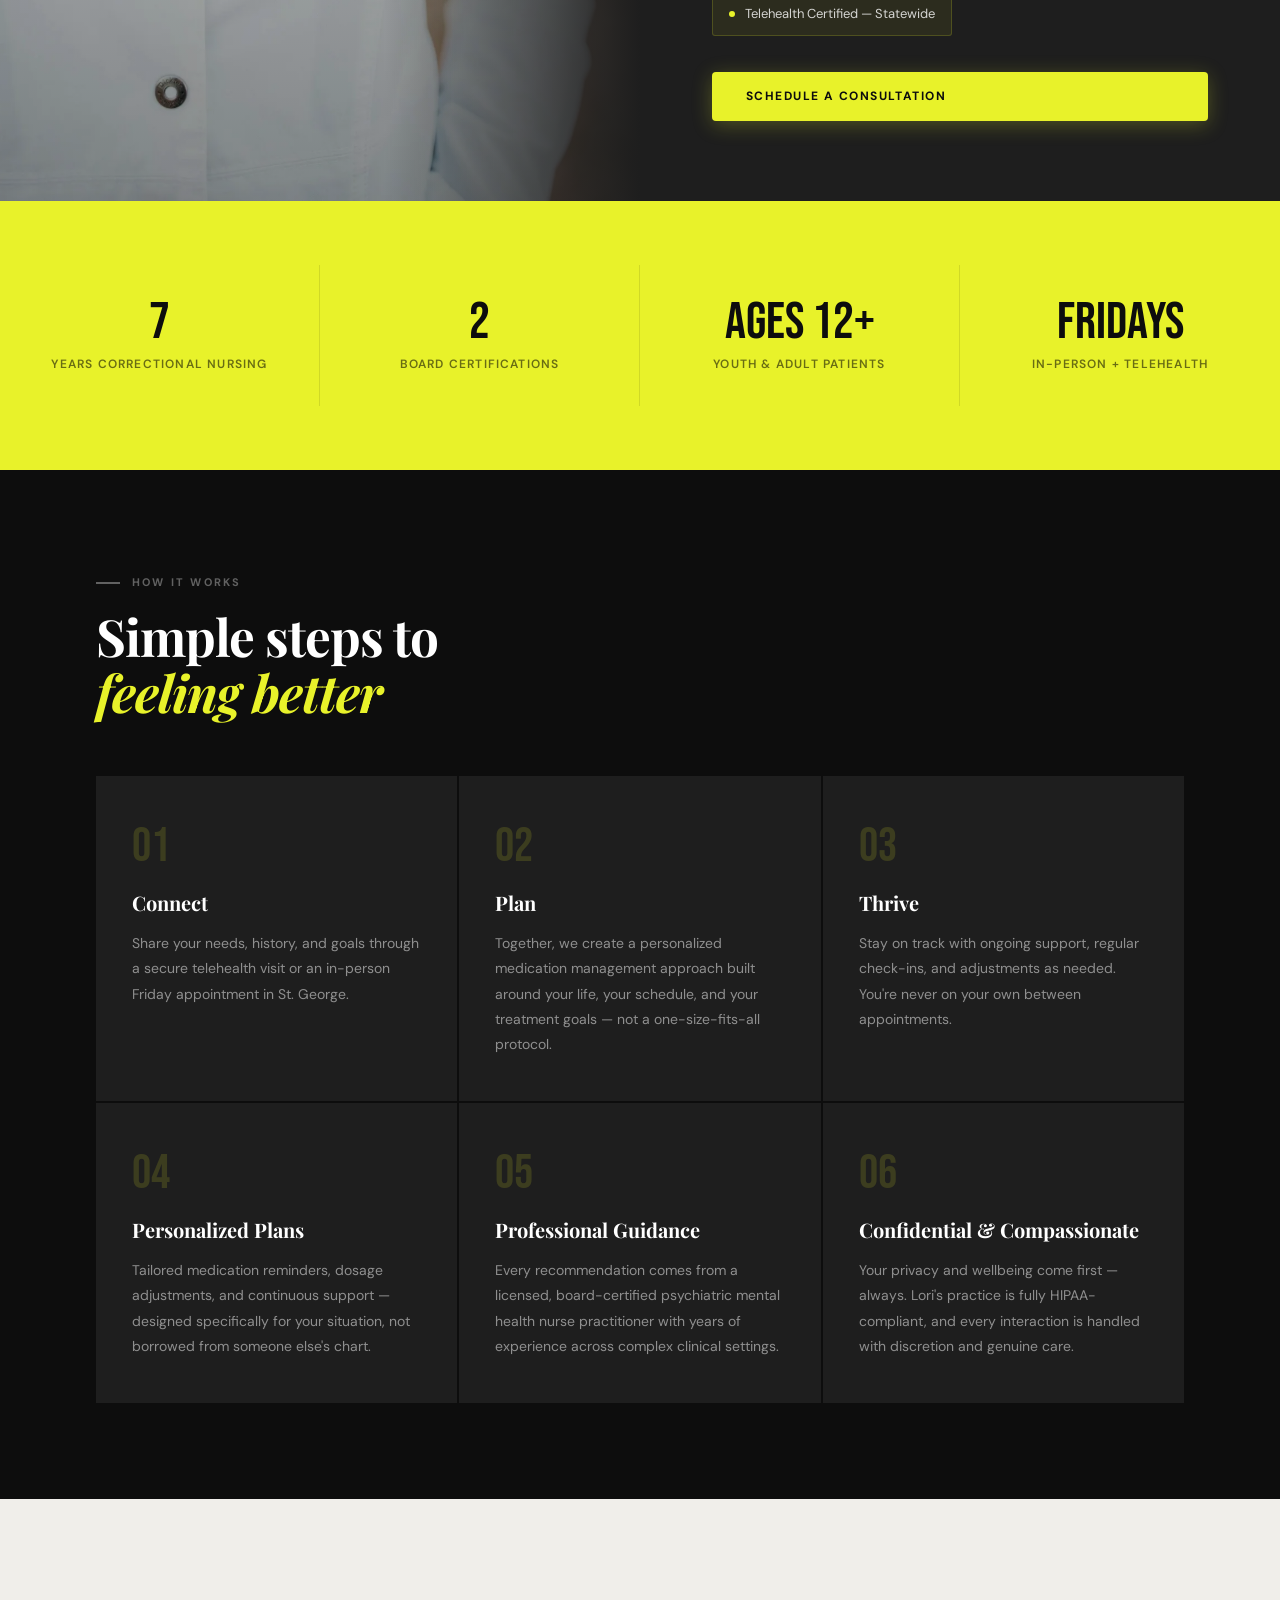
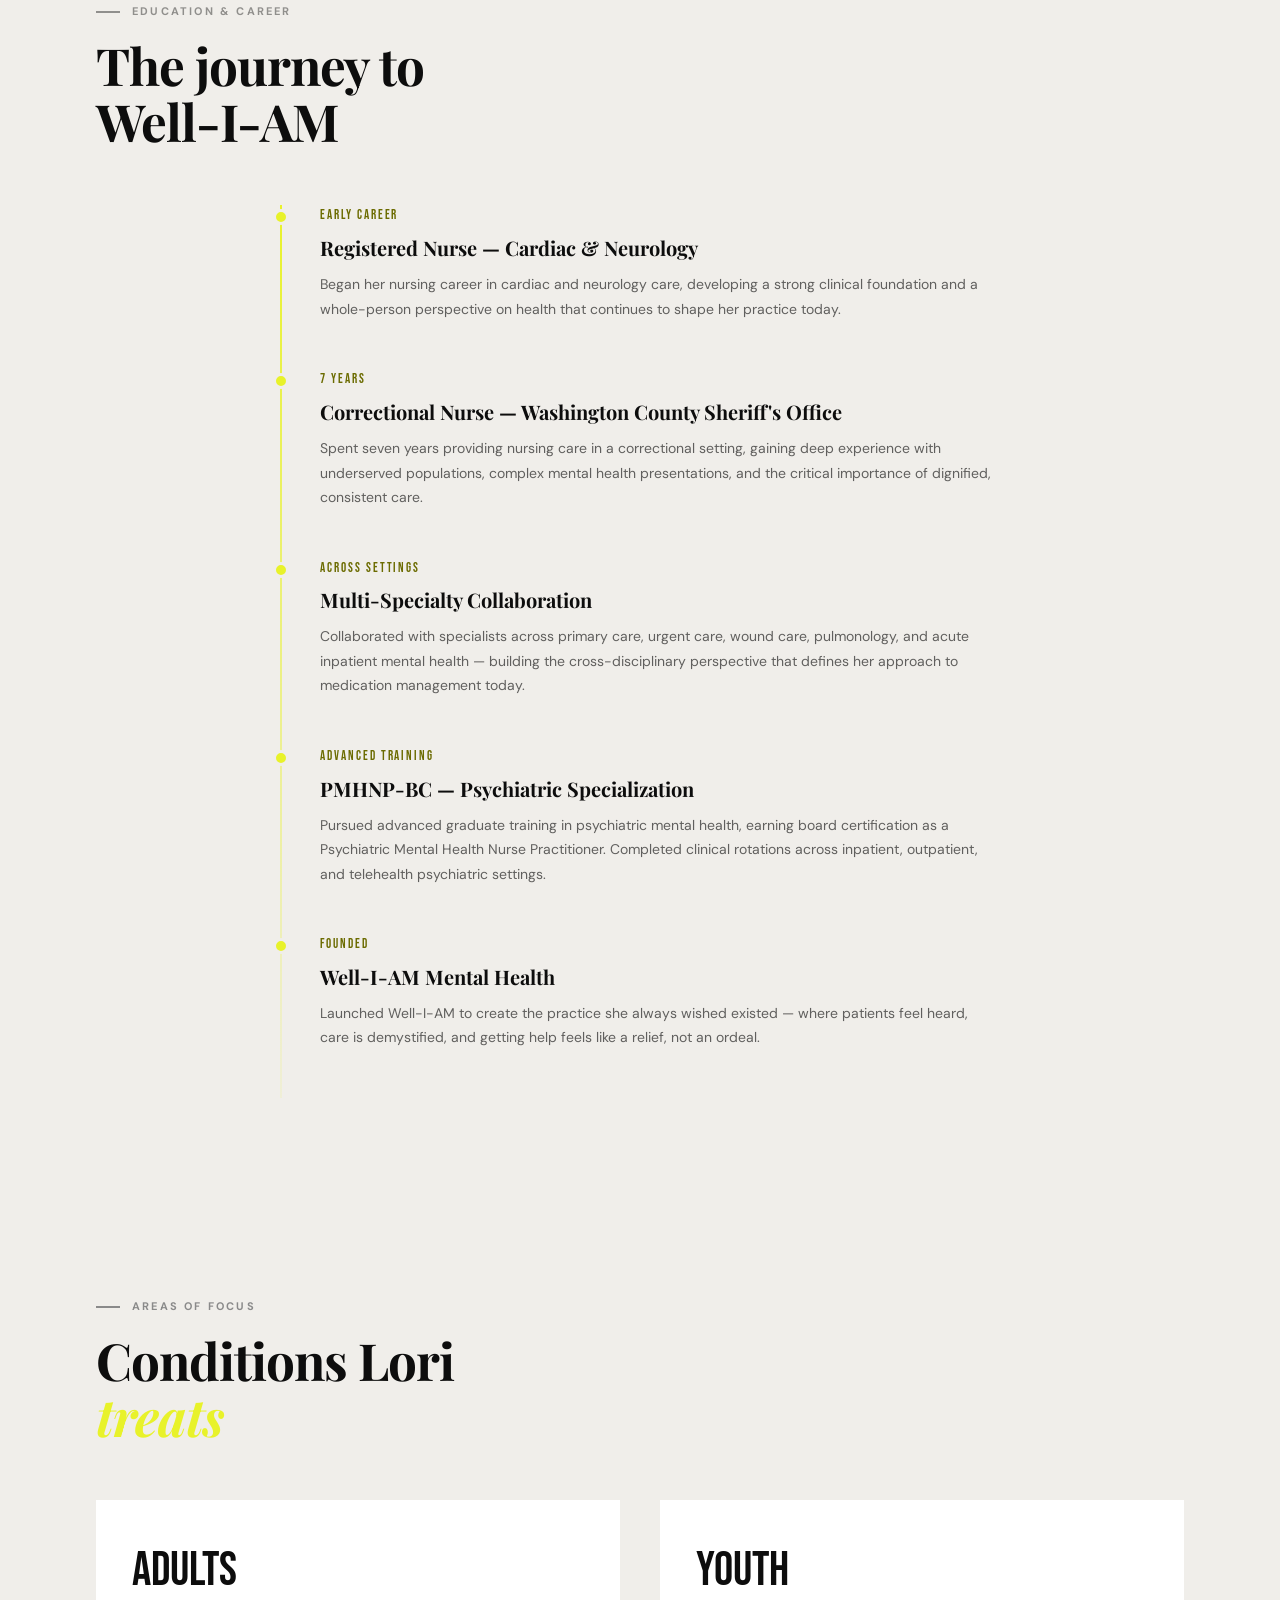
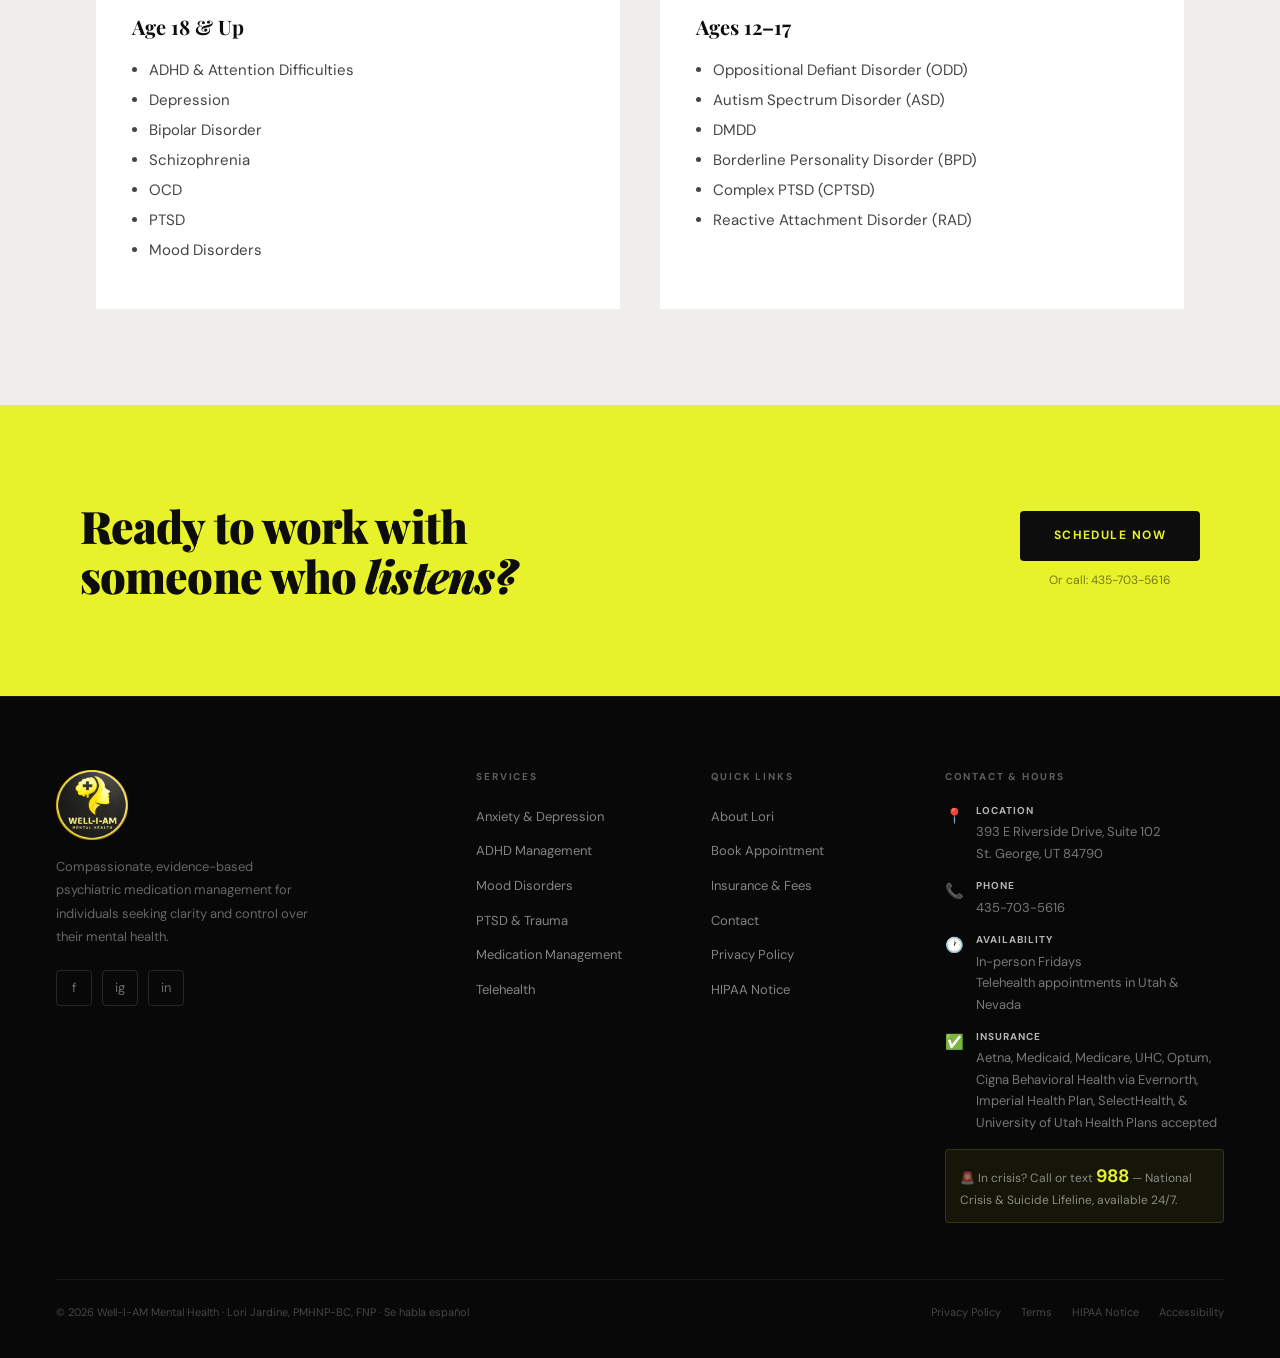
==== commit fbef1d38: "Add SelectHealth & U of U Health Plans, insurance banner, and homepage FAQ/first-visit/conditions se" ====
--- a/about.html
+++ b/about.html
@@ -31,7 +31,7 @@
   "name": "Lori Jardine",
   "jobTitle": "Psychiatric Mental Health Nurse Practitioner",
   "description": "Board-Certified Psychiatric Mental Health Nurse Practitioner and Family Nurse Practitioner specializing in medication management for teens (ages 12\u201317) and adults in St. George, Utah.",
-  "telephone": "+14355006529",
+  "telephone": "+14357035616",
   "email": "lori.jardine@well-i-am.net",
   "url": "https://well-i-am.net/about",
   "address": {
@@ -53,7 +53,7 @@
   "knowsAbout": ["ADHD","Depression","Anxiety","PTSD","OCD","Bipolar Disorder","Schizophrenia","ODD","ASD","DMDD","CPTSD","BPD","RAD"]
 }
 </script>
-<link rel="stylesheet" href="css/style.css">
+<link rel="stylesheet" href="css/style.css?v=2">
 <style>
   /* ── About-specific styles ── */
   .about-split {
@@ -345,7 +345,7 @@
   <div class="cta-banner-text">Ready to work with<br>someone who <em>listens?</em></div>
   <div class="cta-actions">
     <a href="appointments" class="btn btn-dark">Schedule Now</a>
-    <p class="cta-note">Or call: 435-500-6529</p>
+    <p class="cta-note">Or call: 435-703-5616</p>
   </div>
 </section>
 
@@ -391,7 +391,7 @@
       </div>
       <div class="footer-contact-item">
         <span class="contact-icon">📞</span>
-        <div class="contact-text"><strong>Phone</strong>435-500-6529</div>
+        <div class="contact-text"><strong>Phone</strong>435-703-5616</div>
       </div>
       <div class="footer-contact-item">
         <span class="contact-icon">🕐</span>
@@ -399,7 +399,7 @@
       </div>
       <div class="footer-contact-item">
         <span class="contact-icon">✅</span>
-        <div class="contact-text"><strong>Insurance</strong>Medicare &amp; Aetna accepted</div>
+        <div class="contact-text"><strong>Insurance</strong>Aetna, Medicaid, Medicare, UHC, Optum, Cigna Behavioral Health via Evernorth, Imperial Health Plan, SelectHealth, &amp; University of Utah Health Plans accepted</div>
       </div>
       <div class="crisis-line">
         <p>🚨 In crisis? Call or text <strong>988</strong> — National Crisis &amp; Suicide Lifeline, available 24/7.</p>
@@ -427,5 +427,27 @@
     });
   }
 </script>
+<!-- INSURANCE ANNOUNCEMENT BANNER -->
+<div class="ins-banner" id="insBanner" role="region" aria-label="Accepted insurance notice">
+  <span class="ins-banner-pulse" aria-hidden="true"></span>
+  <p class="ins-banner-text"><span class="ins-banner-label">Now Accepting</span>Aetna · Medicaid · Medicare · UHC · Optum · Cigna · Imperial Health Plan · <strong>SelectHealth</strong> · <strong>University of Utah Health Plans</strong></p>
+  <a href="appointments" class="ins-banner-cta">Book</a>
+  <button class="ins-banner-close" id="insBannerClose" type="button" aria-label="Dismiss insurance notice">&times;</button>
+</div>
+<script>
+(function () {
+  var b = document.getElementById('insBanner');
+  if (!b) return;
+  var KEY = 'wia_ins_banner_v1';
+  try { if (localStorage.getItem(KEY)) { b.parentNode.removeChild(b); return; } } catch (e) {}
+  setTimeout(function () { b.classList.add('is-visible'); }, 900);
+  var c = document.getElementById('insBannerClose');
+  if (c) c.addEventListener('click', function () {
+    b.classList.remove('is-visible');
+    try { localStorage.setItem(KEY, '1'); } catch (e) {}
+    setTimeout(function () { if (b.parentNode) b.parentNode.removeChild(b); }, 500);
+  });
+})();
+</script>
 </body>
 </html>
--- a/css/style.css
+++ b/css/style.css
@@ -194,6 +194,95 @@
 .footer-legal { display: flex; gap: 20px; }
 .footer-legal a { font-size: 11px; color: rgba(255,255,255,0.25); transition: color 0.2s; }
 .footer-legal a:hover { color: var(--yellow); }
+
+/* ── INSURANCE ANNOUNCEMENT BANNER ── */
+.ins-banner {
+  position: fixed;
+  left: 50%;
+  bottom: 24px;
+  transform: translateX(-50%) translateY(150%);
+  z-index: 300;
+  width: calc(100vw - 32px);
+  max-width: 740px;
+  display: flex;
+  align-items: center;
+  gap: 16px;
+  padding: 13px 16px 13px 20px;
+  background: rgba(18,18,18,0.92);
+  backdrop-filter: blur(14px);
+  -webkit-backdrop-filter: blur(14px);
+  border: 1px solid rgba(232,242,42,0.28);
+  border-radius: 12px;
+  box-shadow: 0 14px 44px rgba(0,0,0,0.5);
+  opacity: 0;
+  transition: transform 0.6s cubic-bezier(0.22,1,0.36,1), opacity 0.6s ease;
+}
+.ins-banner.is-visible { transform: translateX(-50%) translateY(0); opacity: 1; }
+
+.ins-banner-pulse {
+  flex-shrink: 0;
+  width: 9px; height: 9px; border-radius: 50%;
+  background: var(--yellow);
+  animation: insPulse 2.2s ease-out infinite;
+}
+@keyframes insPulse {
+  0% { box-shadow: 0 0 0 0 rgba(232,242,42,0.55); }
+  70% { box-shadow: 0 0 0 11px rgba(232,242,42,0); }
+  100% { box-shadow: 0 0 0 0 rgba(232,242,42,0); }
+}
+
+.ins-banner-text {
+  flex: 1;
+  font-size: 13px;
+  line-height: 1.55;
+  color: rgba(255,255,255,0.72);
+}
+.ins-banner-label {
+  font-weight: 700;
+  letter-spacing: 0.14em;
+  text-transform: uppercase;
+  color: var(--yellow);
+  font-size: 11px;
+  margin-right: 9px;
+}
+.ins-banner-text strong { color: rgba(255,255,255,0.9); font-weight: 600; }
+
+.ins-banner-cta {
+  flex-shrink: 0;
+  background: var(--yellow);
+  color: var(--black);
+  font-size: 11px;
+  font-weight: 700;
+  letter-spacing: 0.1em;
+  text-transform: uppercase;
+  padding: 9px 18px;
+  border-radius: 5px;
+  transition: background 0.2s, transform 0.15s;
+}
+.ins-banner-cta:hover { background: #fff; transform: translateY(-1px); color: var(--black); }
+
+.ins-banner-close {
+  flex-shrink: 0;
+  background: none; border: none;
+  color: rgba(255,255,255,0.4);
+  font-size: 24px; line-height: 1;
+  cursor: pointer;
+  padding: 2px 6px;
+  transition: color 0.2s;
+}
+.ins-banner-close:hover { color: var(--white); }
+
+@media (max-width: 640px) {
+  .ins-banner { display: block; bottom: 12px; padding: 14px 16px 16px; }
+  .ins-banner-pulse { display: none; }
+  .ins-banner-text { font-size: 12px; padding-right: 22px; margin-bottom: 12px; overflow-wrap: anywhere; }
+  .ins-banner-cta { display: block; text-align: center; padding: 12px; }
+  .ins-banner-close { position: absolute; top: 9px; right: 11px; font-size: 26px; padding: 0 4px; }
+}
+@media (prefers-reduced-motion: reduce) {
+  .ins-banner { transform: translateX(-50%); transition: opacity 0.3s ease; }
+  .ins-banner-pulse { animation: none; }
+}
 
 /* ── ANIMATIONS ── */
 @keyframes fadeUp { from { opacity: 0; transform: translateY(24px); } to { opacity: 1; transform: translateY(0); } }
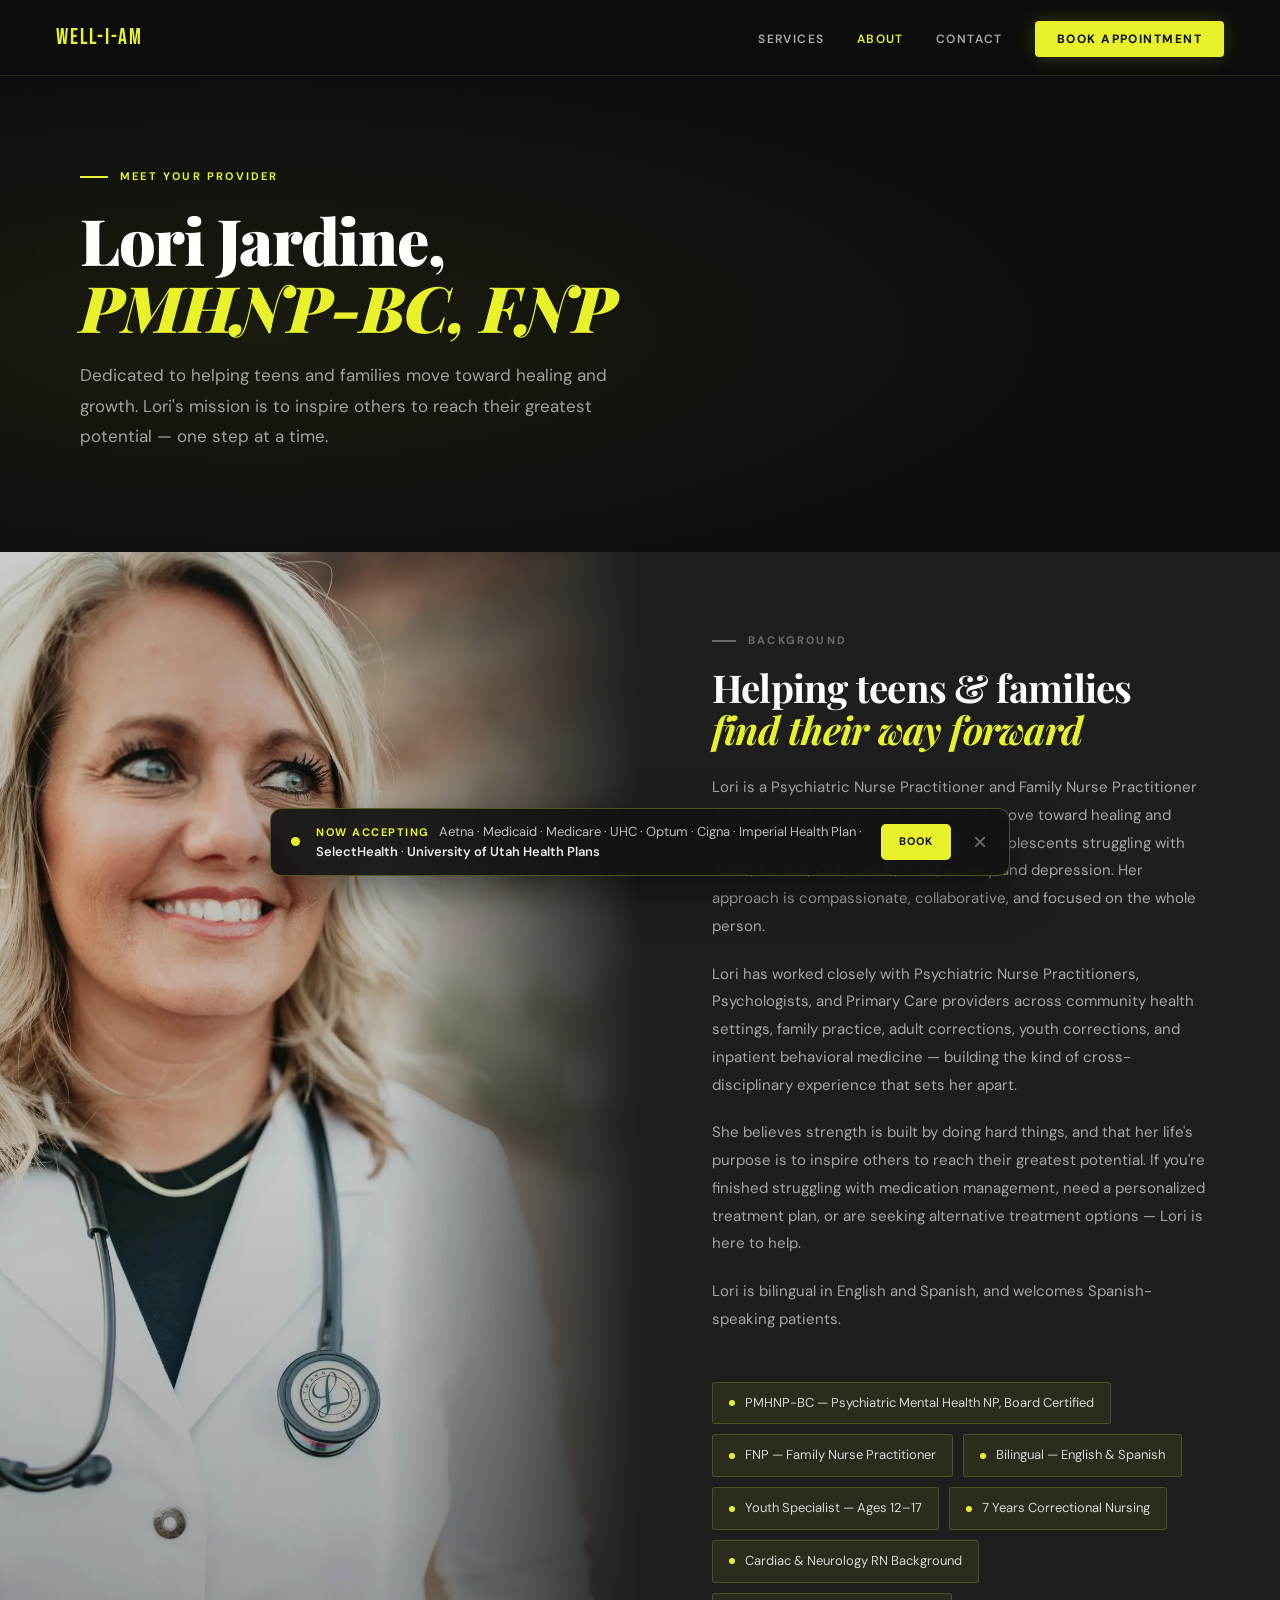
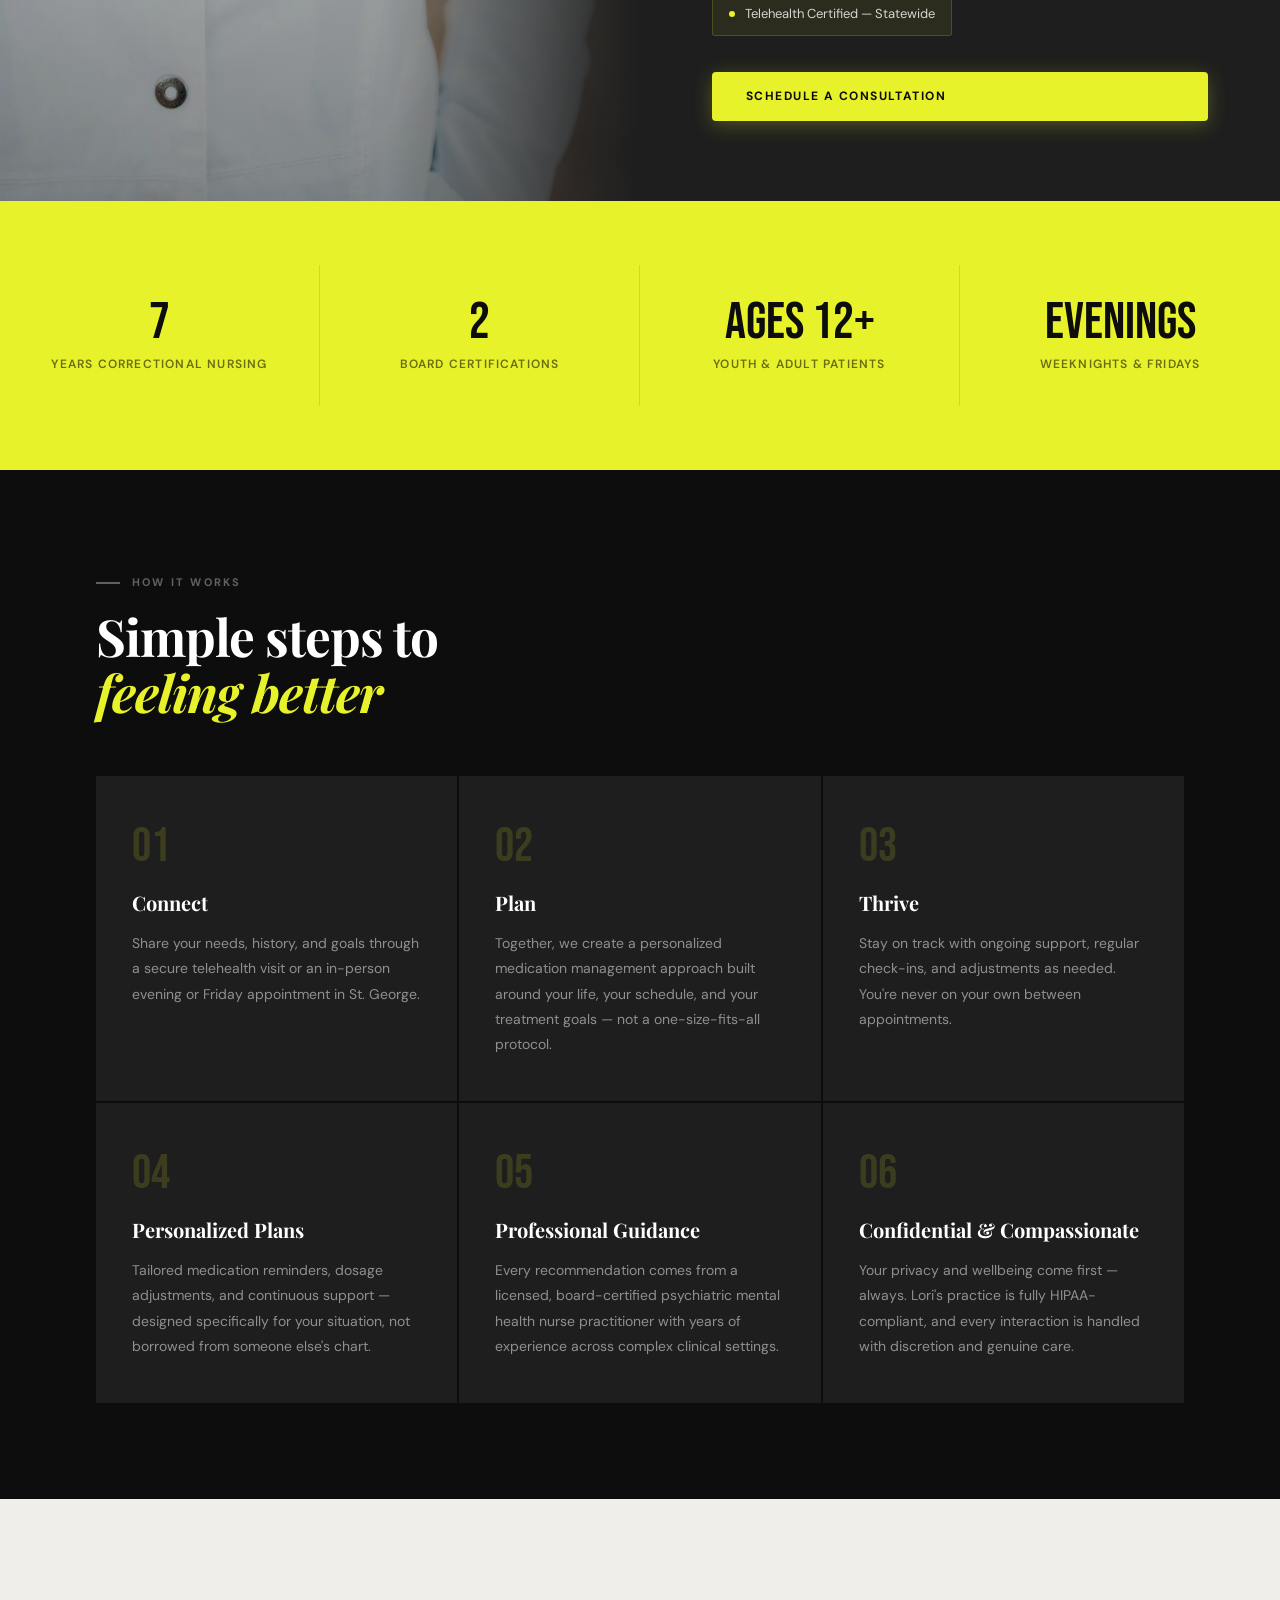
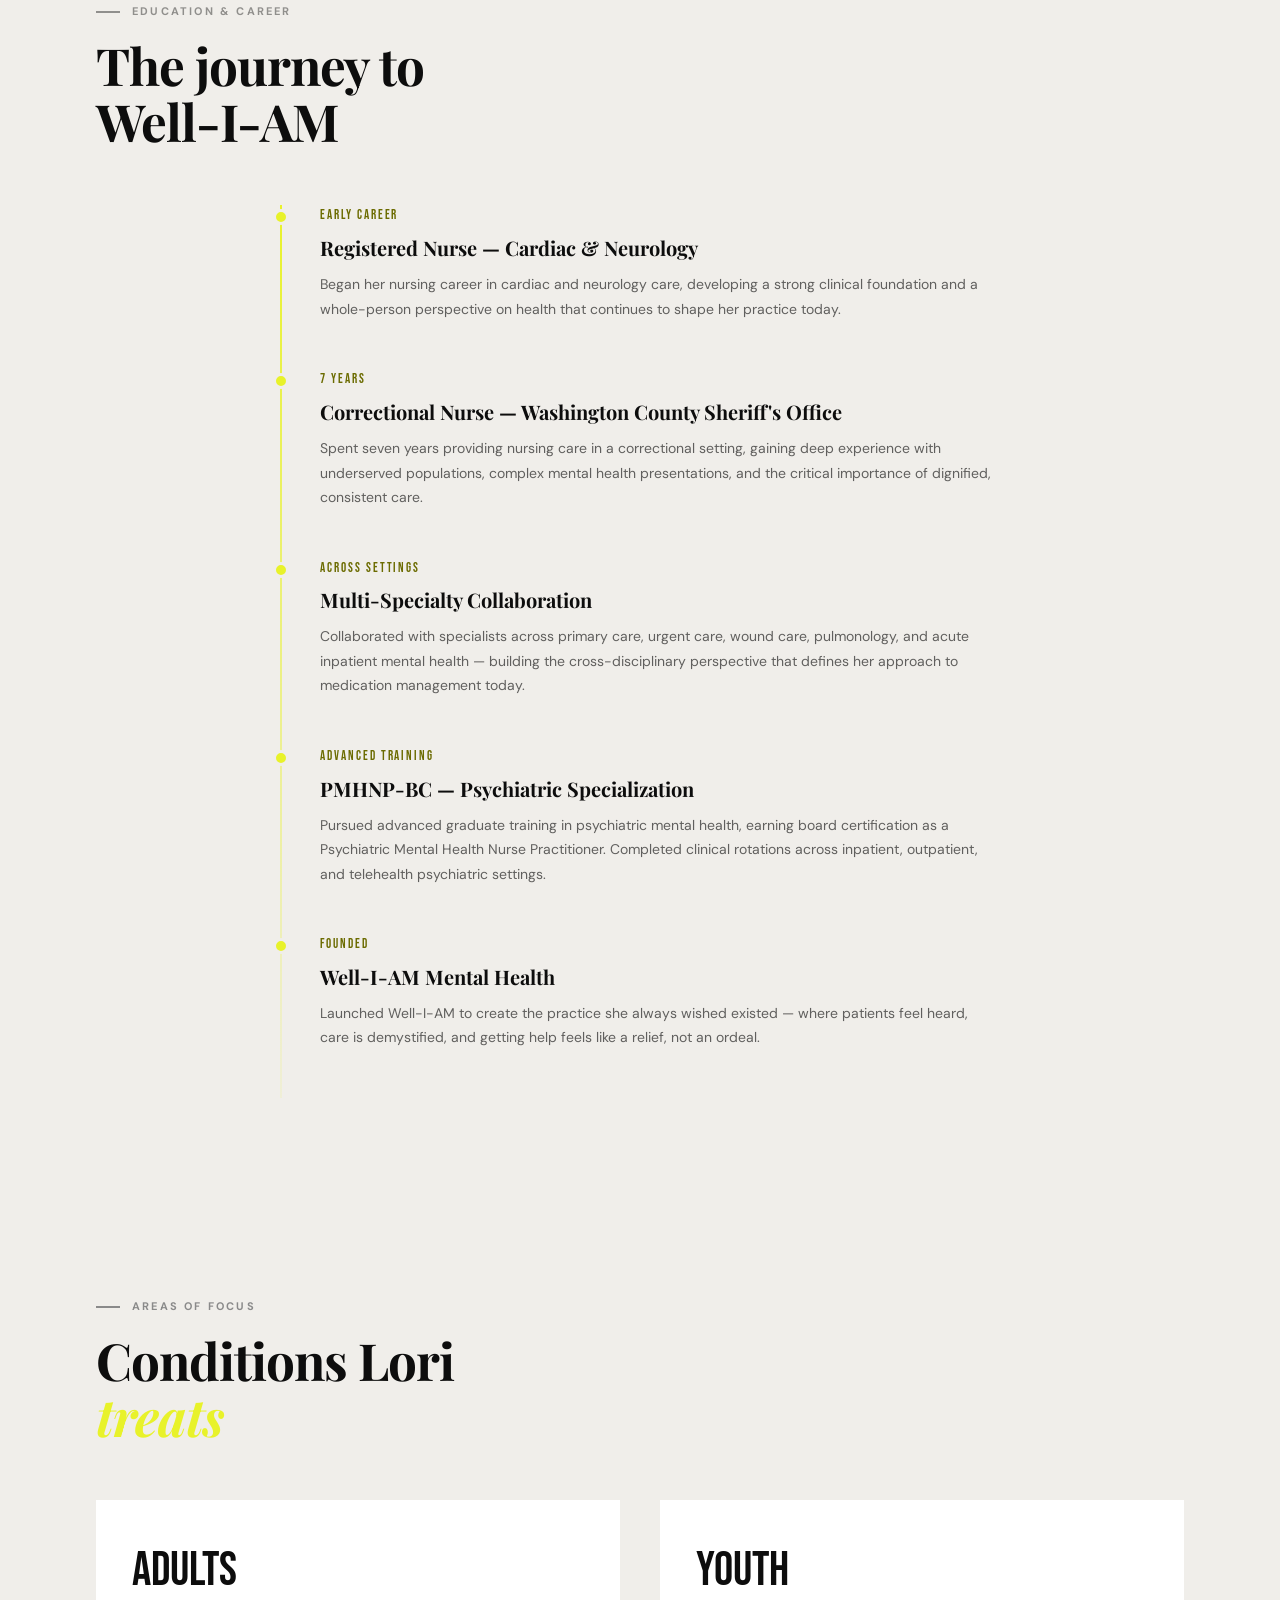
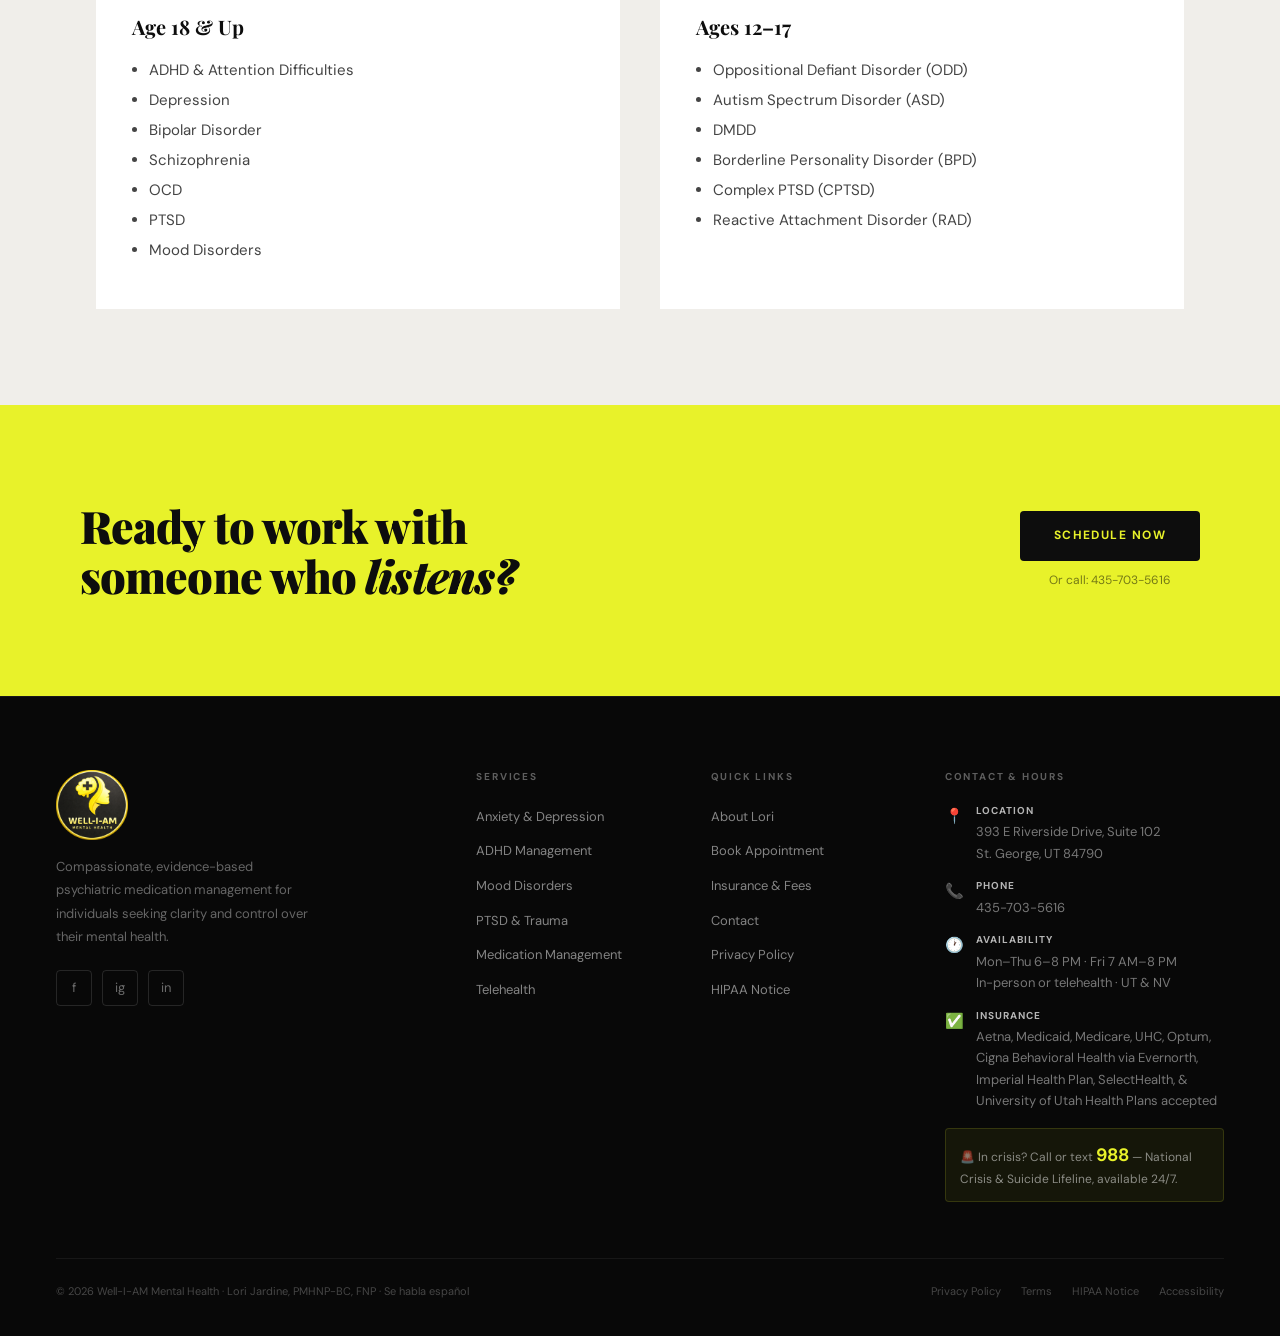
==== commit a22d31e9: "Add expanded evening & Friday hours; push online scheduler Lori is opening weeknight evening visits " ====
--- a/about.html
+++ b/about.html
@@ -219,8 +219,8 @@
       <div class="fact-label">Youth &amp; Adult Patients</div>
     </div>
     <div class="fact-item">
-      <div class="fact-num">Fridays</div>
-      <div class="fact-label">In-Person + Telehealth</div>
+      <div class="fact-num">Evenings</div>
+      <div class="fact-label">Weeknights &amp; Fridays</div>
     </div>
   </div>
 </div>
@@ -234,7 +234,7 @@
       <div class="phil-card">
         <div class="phil-num">01</div>
         <h3 class="phil-title">Connect</h3>
-        <p class="phil-desc">Share your needs, history, and goals through a secure telehealth visit or an in-person Friday appointment in St. George.</p>
+        <p class="phil-desc">Share your needs, history, and goals through a secure telehealth visit or an in-person evening or Friday appointment in St. George.</p>
       </div>
       <div class="phil-card">
         <div class="phil-num">02</div>
@@ -395,7 +395,7 @@
       </div>
       <div class="footer-contact-item">
         <span class="contact-icon">🕐</span>
-        <div class="contact-text"><strong>Availability</strong>In-person Fridays<br>Telehealth appointments in Utah &amp; Nevada</div>
+        <div class="contact-text"><strong>Availability</strong>Mon–Thu 6–8 PM · Fri 7 AM–8 PM<br>In-person or telehealth · UT &amp; NV</div>
       </div>
       <div class="footer-contact-item">
         <span class="contact-icon">✅</span>
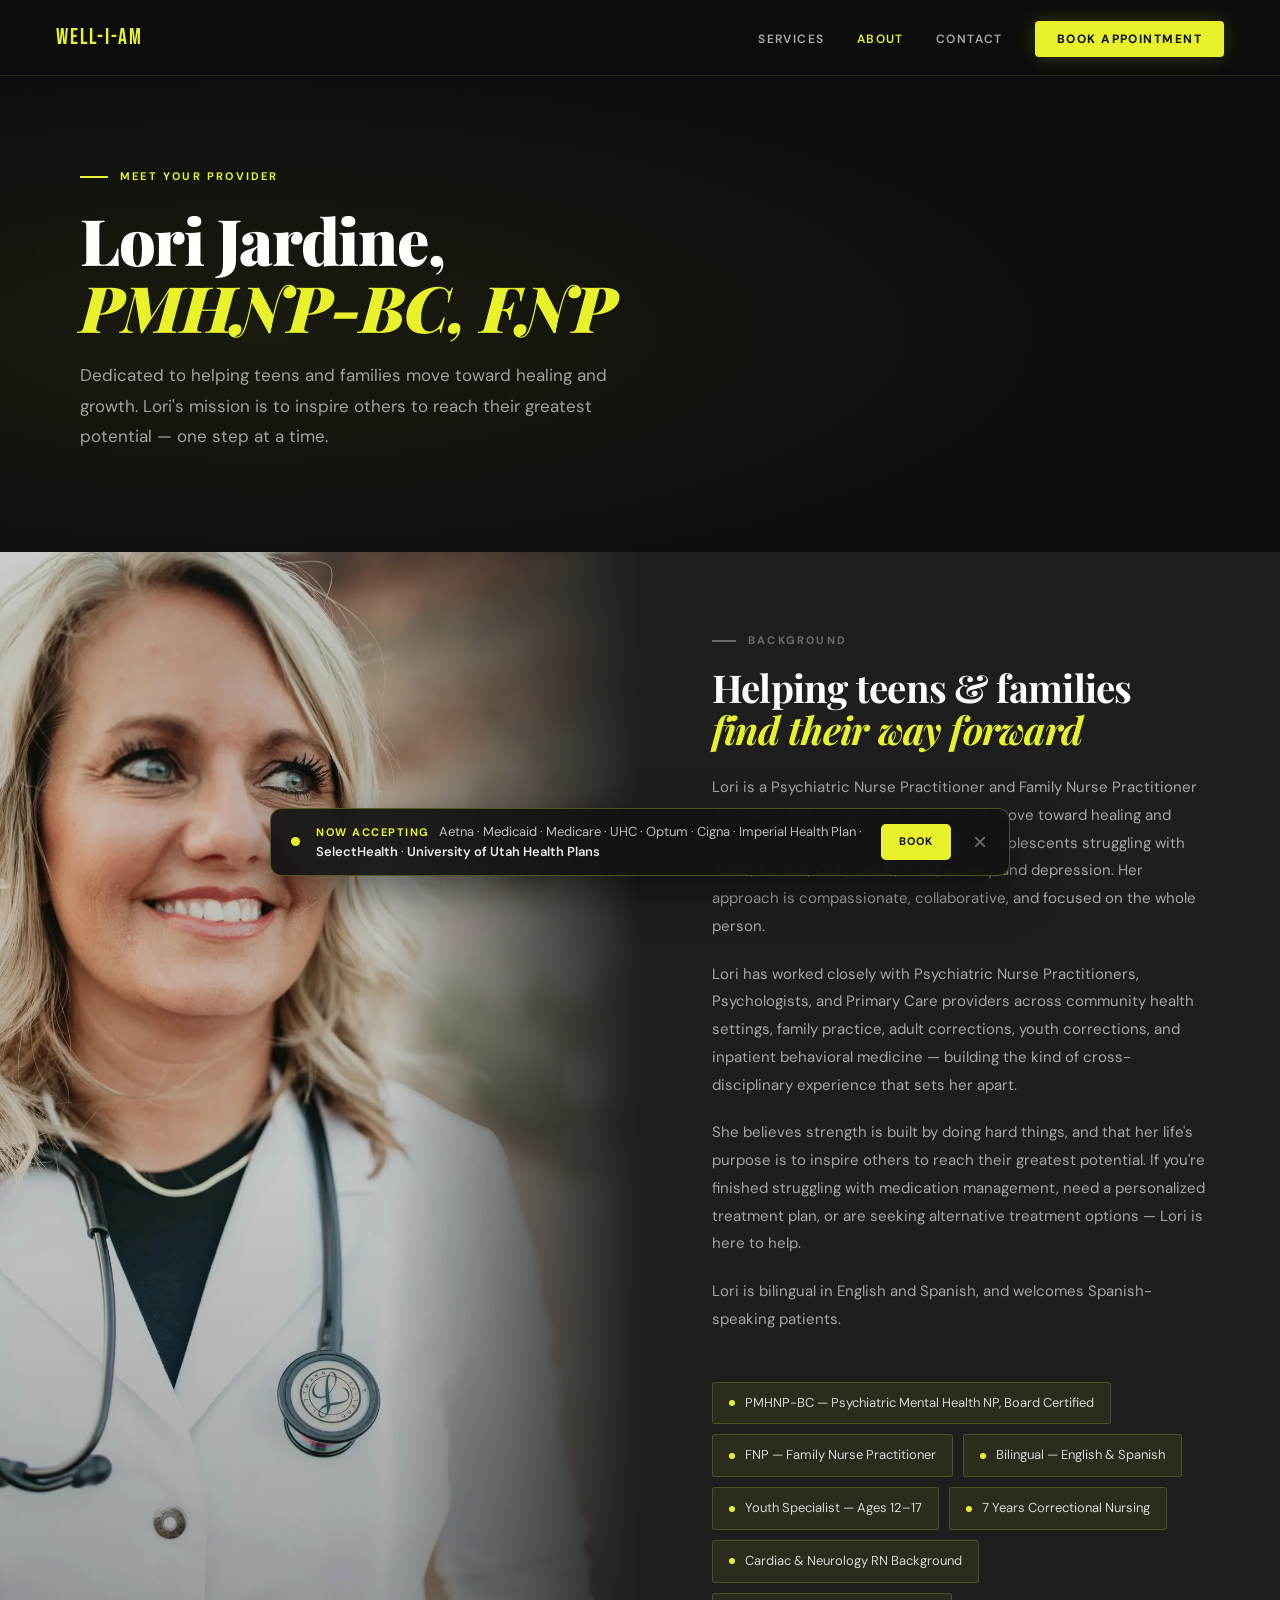
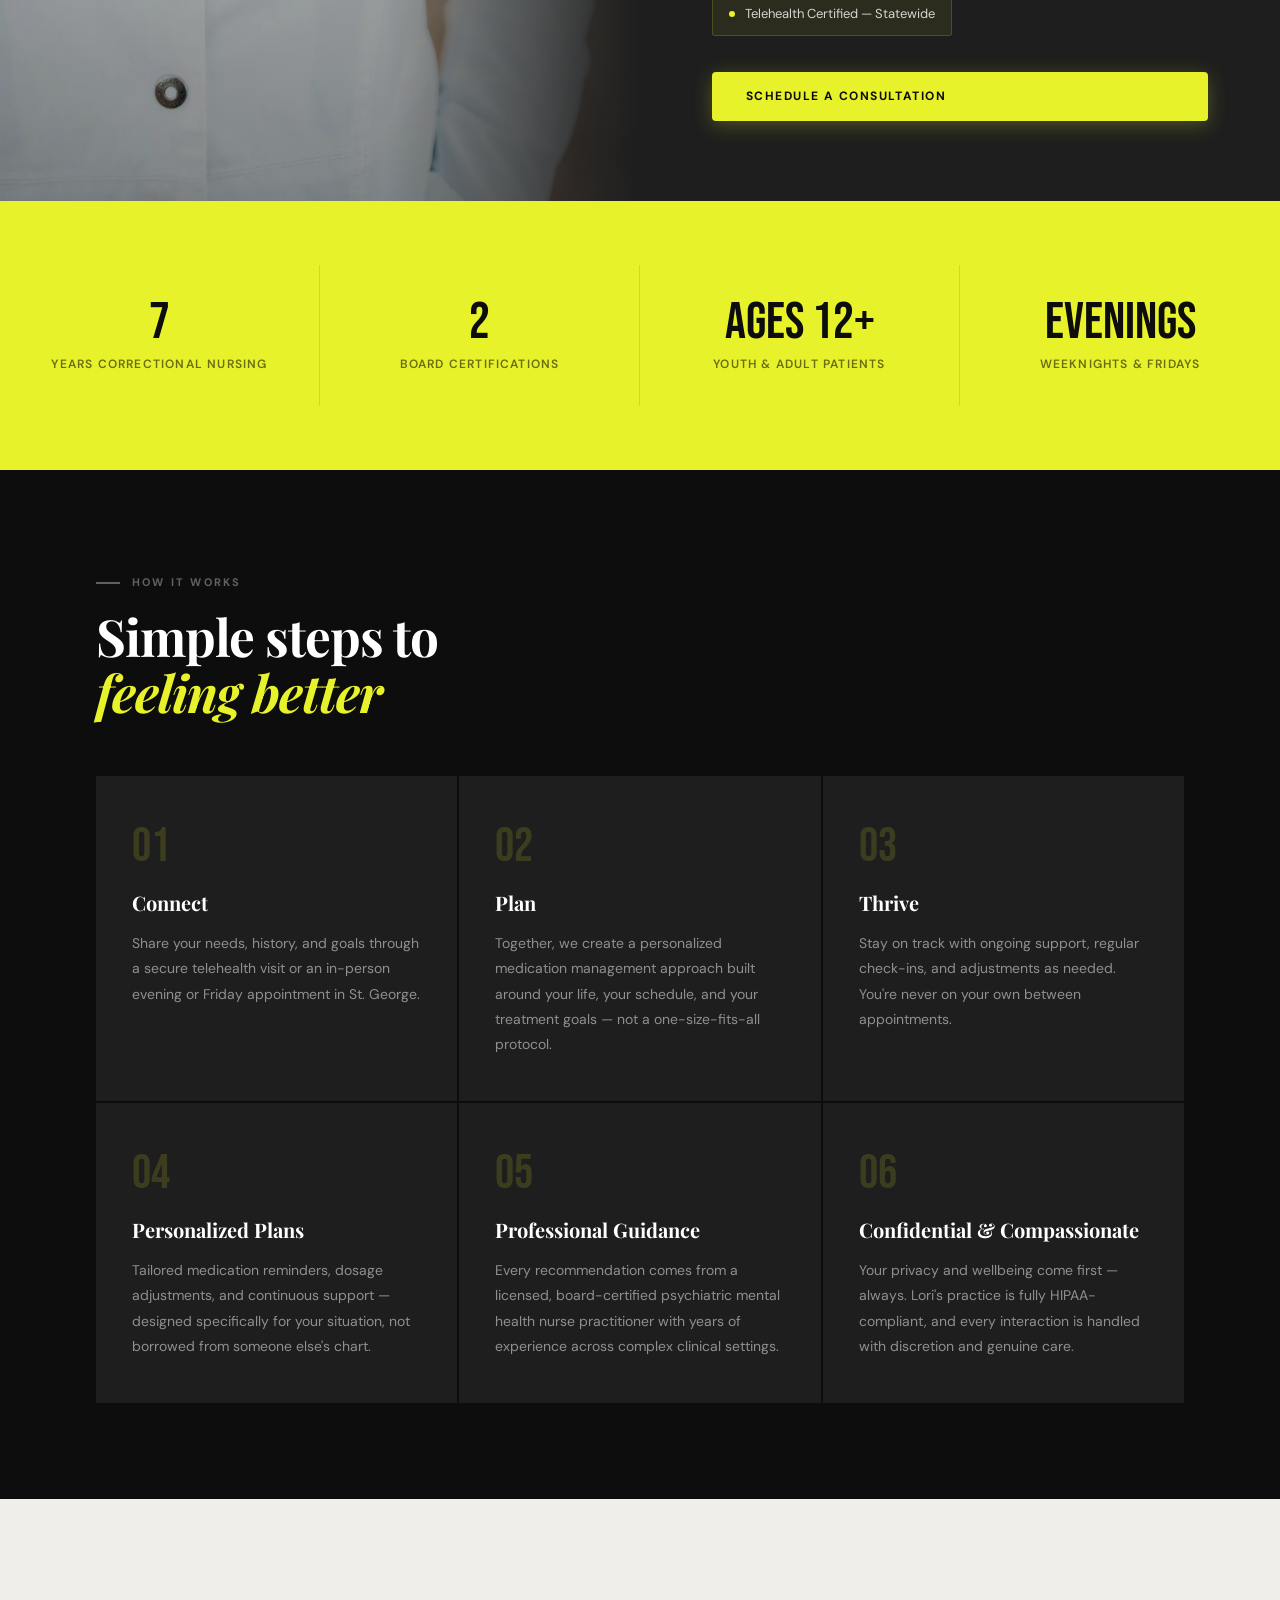
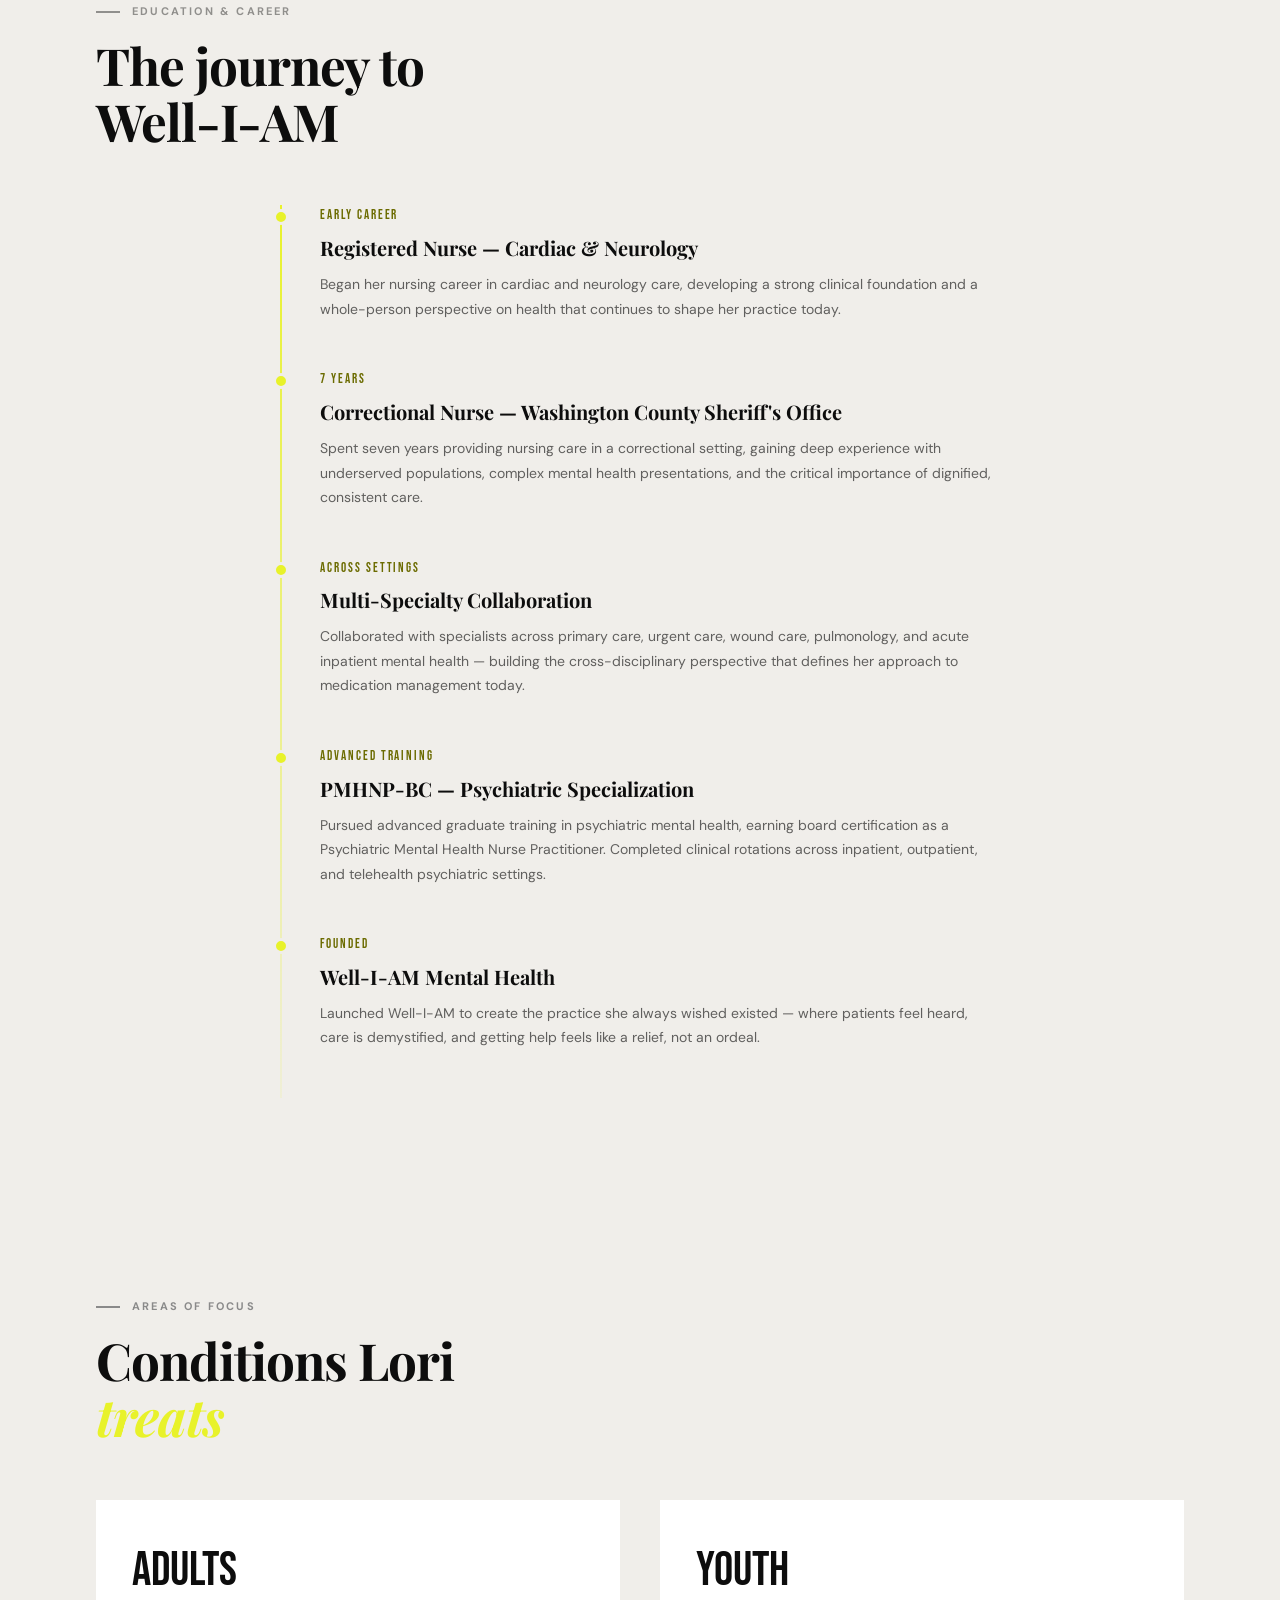
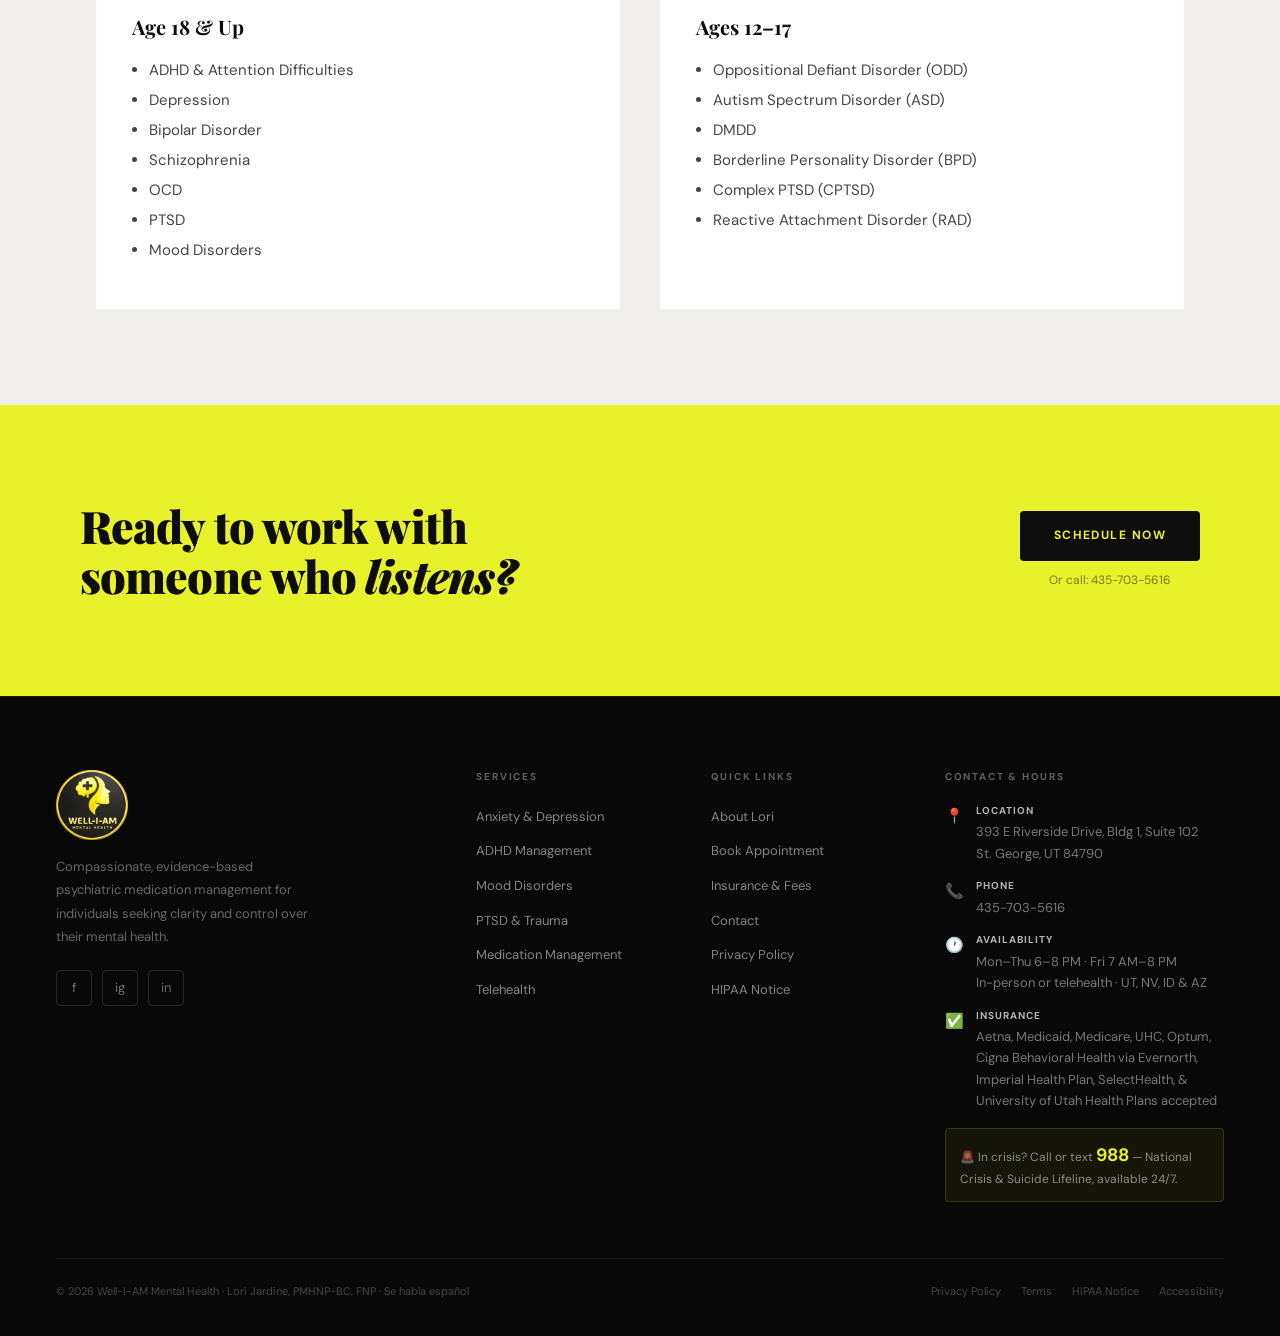
==== commit 4cacb2e8: "Expand telehealth to Idaho & Arizona; add Bldg 1 to address - Telehealth now active in Utah, Nevada," ====
--- a/about.html
+++ b/about.html
@@ -32,11 +32,12 @@
   "jobTitle": "Psychiatric Mental Health Nurse Practitioner",
   "description": "Board-Certified Psychiatric Mental Health Nurse Practitioner and Family Nurse Practitioner specializing in medication management for teens (ages 12\u201317) and adults in St. George, Utah.",
   "telephone": "+14357035616",
+  "areaServed": ["Utah", "Nevada", "Idaho", "Arizona"],
   "email": "lori.jardine@well-i-am.net",
   "url": "https://well-i-am.net/about",
   "address": {
     "@type": "PostalAddress",
-    "streetAddress": "393 E Riverside Drive Suite 102",
+    "streetAddress": "393 E Riverside Drive, Bldg 1, Suite 102",
     "addressLocality": "St. George",
     "addressRegion": "UT",
     "postalCode": "84790",
@@ -387,7 +388,7 @@
       <div class="footer-col-title">Contact &amp; Hours</div>
       <div class="footer-contact-item">
         <span class="contact-icon">📍</span>
-        <div class="contact-text"><strong>Location</strong>393 E Riverside Drive, Suite 102<br>St. George, UT 84790</div>
+        <div class="contact-text"><strong>Location</strong>393 E Riverside Drive, Bldg 1, Suite 102<br>St. George, UT 84790</div>
       </div>
       <div class="footer-contact-item">
         <span class="contact-icon">📞</span>
@@ -395,7 +396,7 @@
       </div>
       <div class="footer-contact-item">
         <span class="contact-icon">🕐</span>
-        <div class="contact-text"><strong>Availability</strong>Mon–Thu 6–8 PM · Fri 7 AM–8 PM<br>In-person or telehealth · UT &amp; NV</div>
+        <div class="contact-text"><strong>Availability</strong>Mon–Thu 6–8 PM · Fri 7 AM–8 PM<br>In-person or telehealth · UT, NV, ID &amp; AZ</div>
       </div>
       <div class="footer-contact-item">
         <span class="contact-icon">✅</span>
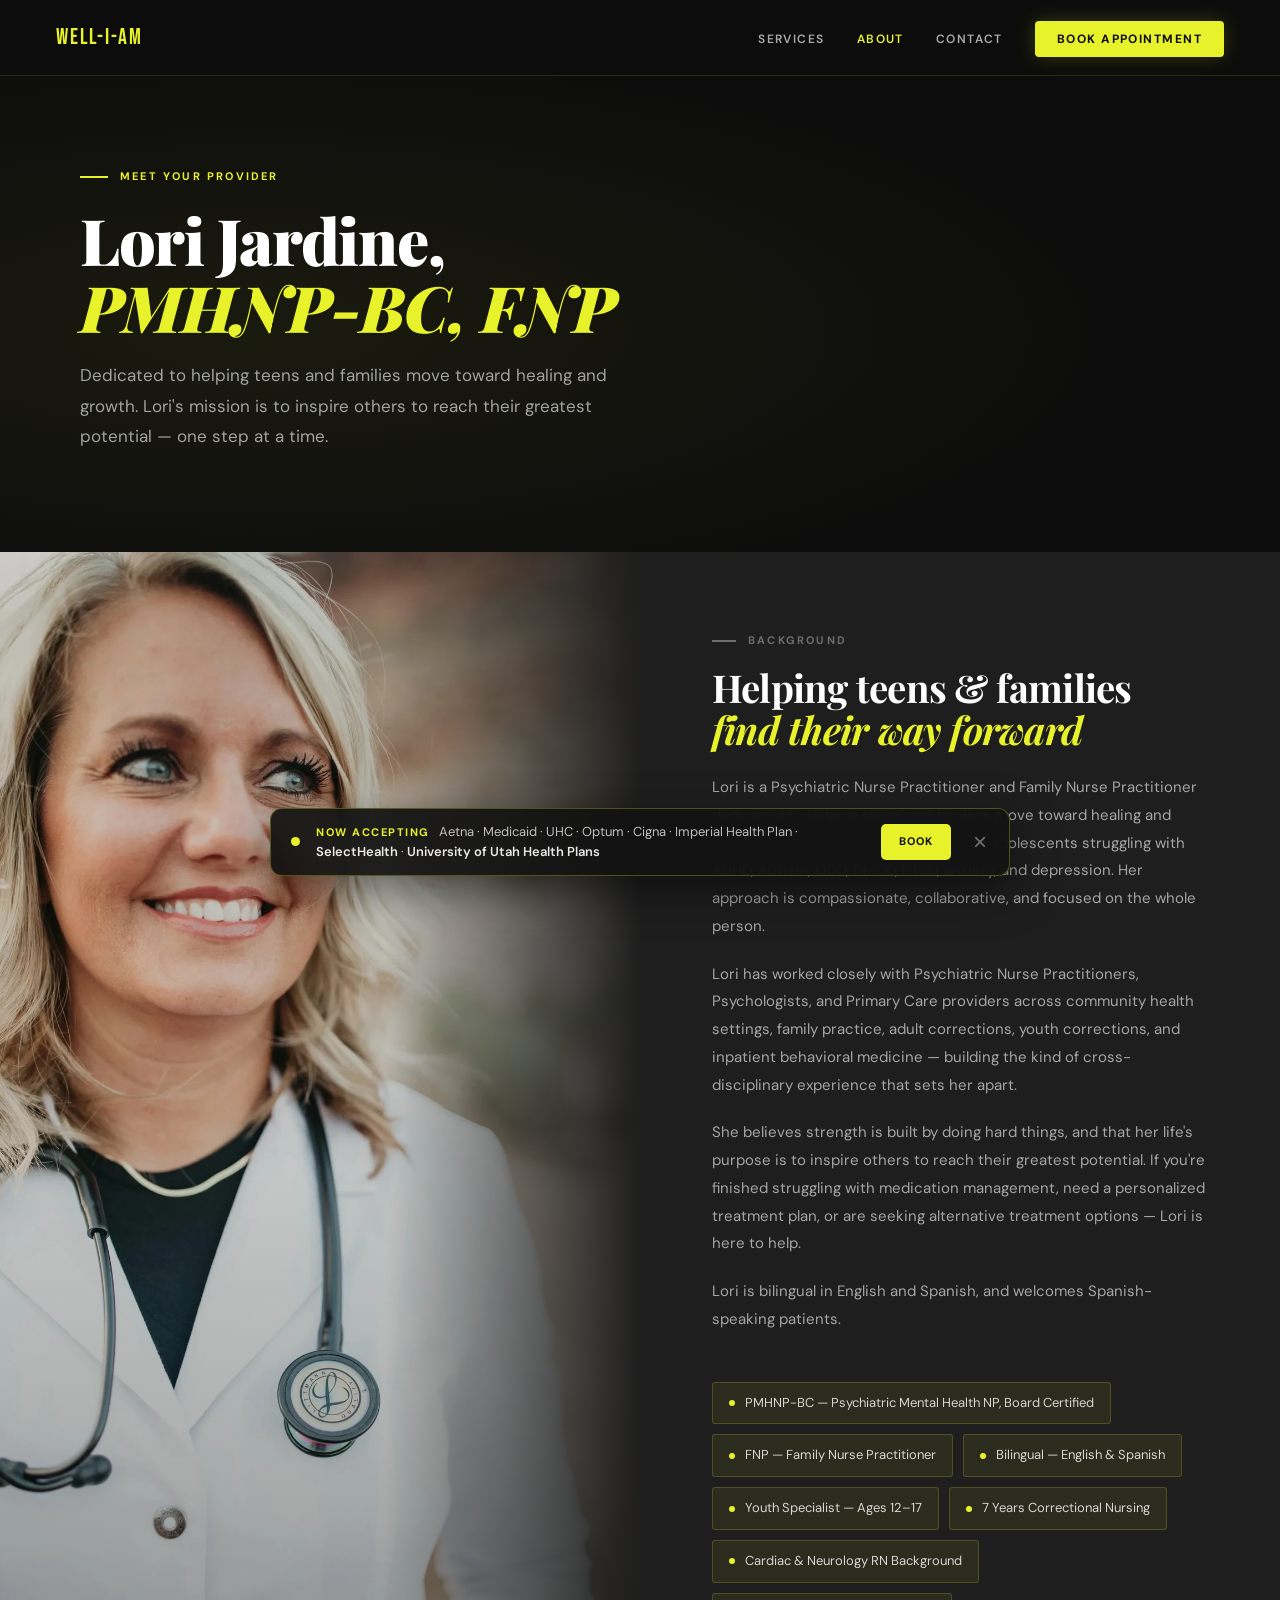
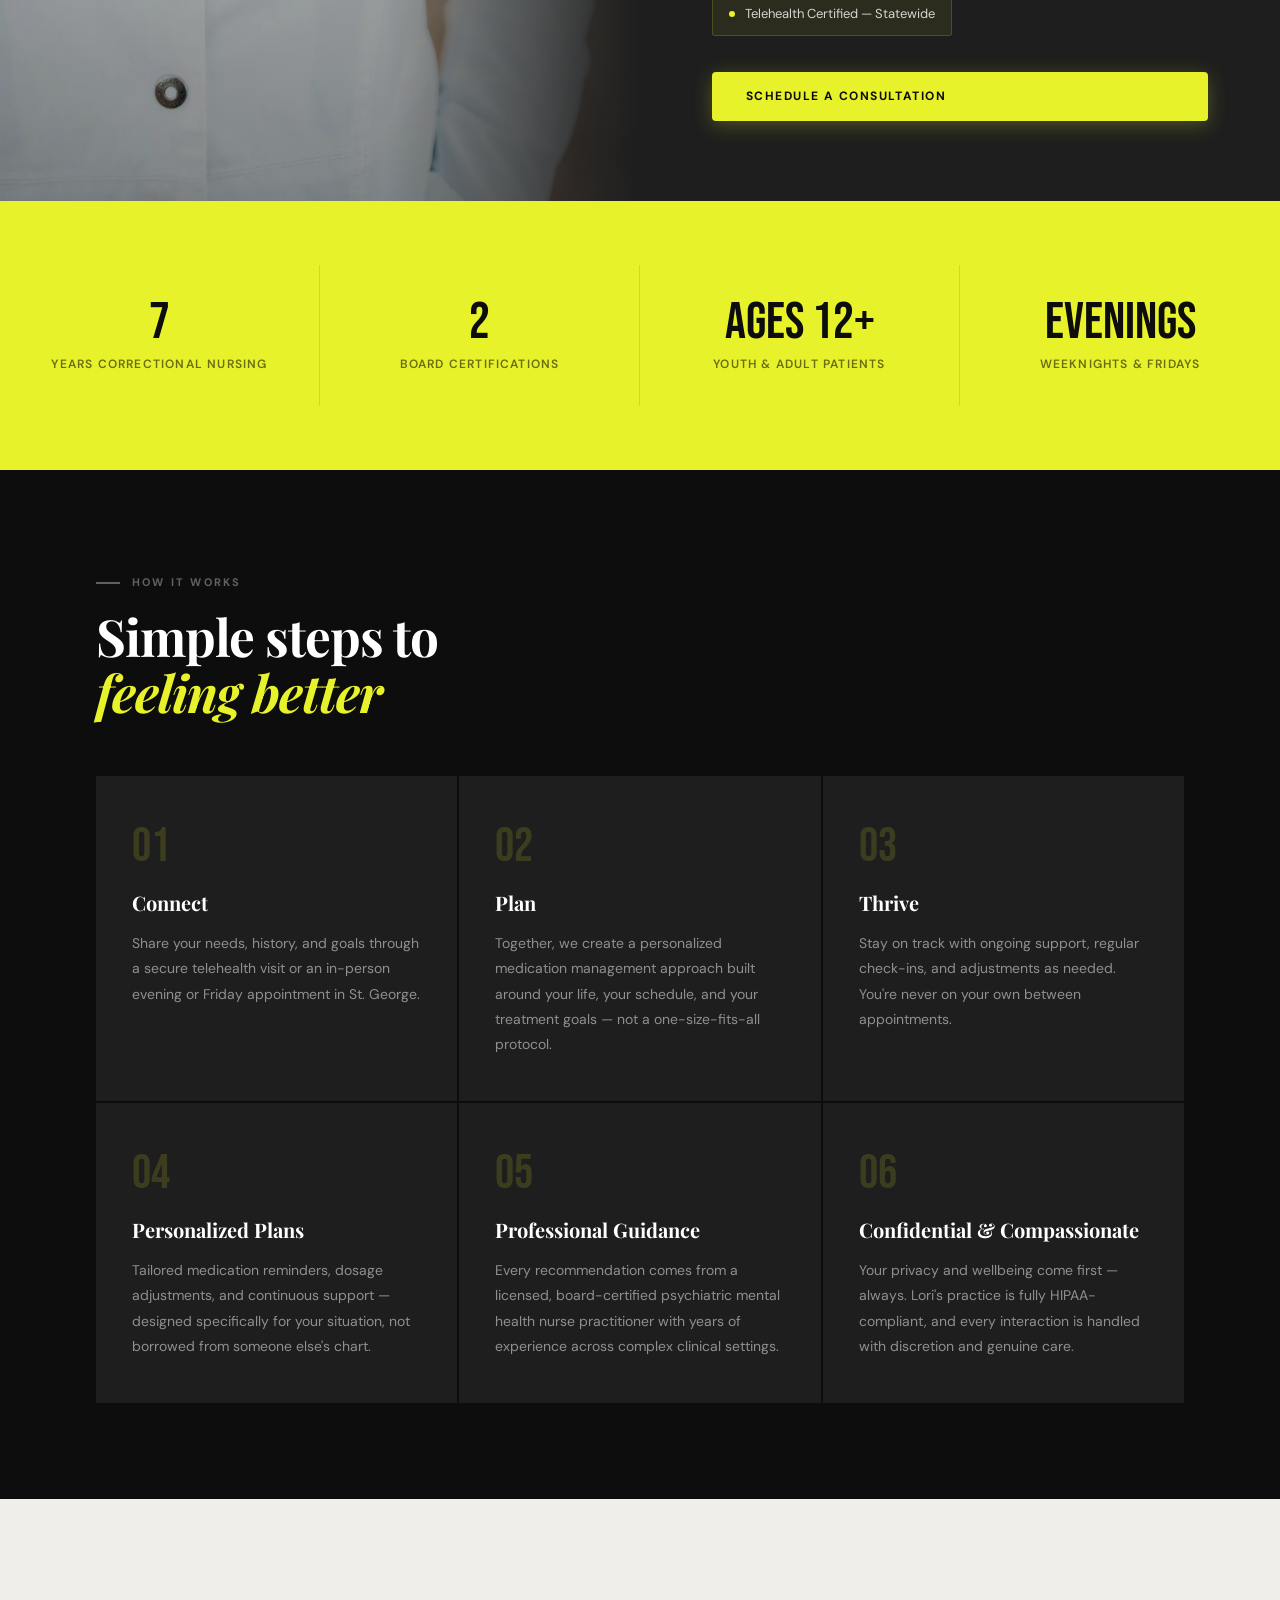
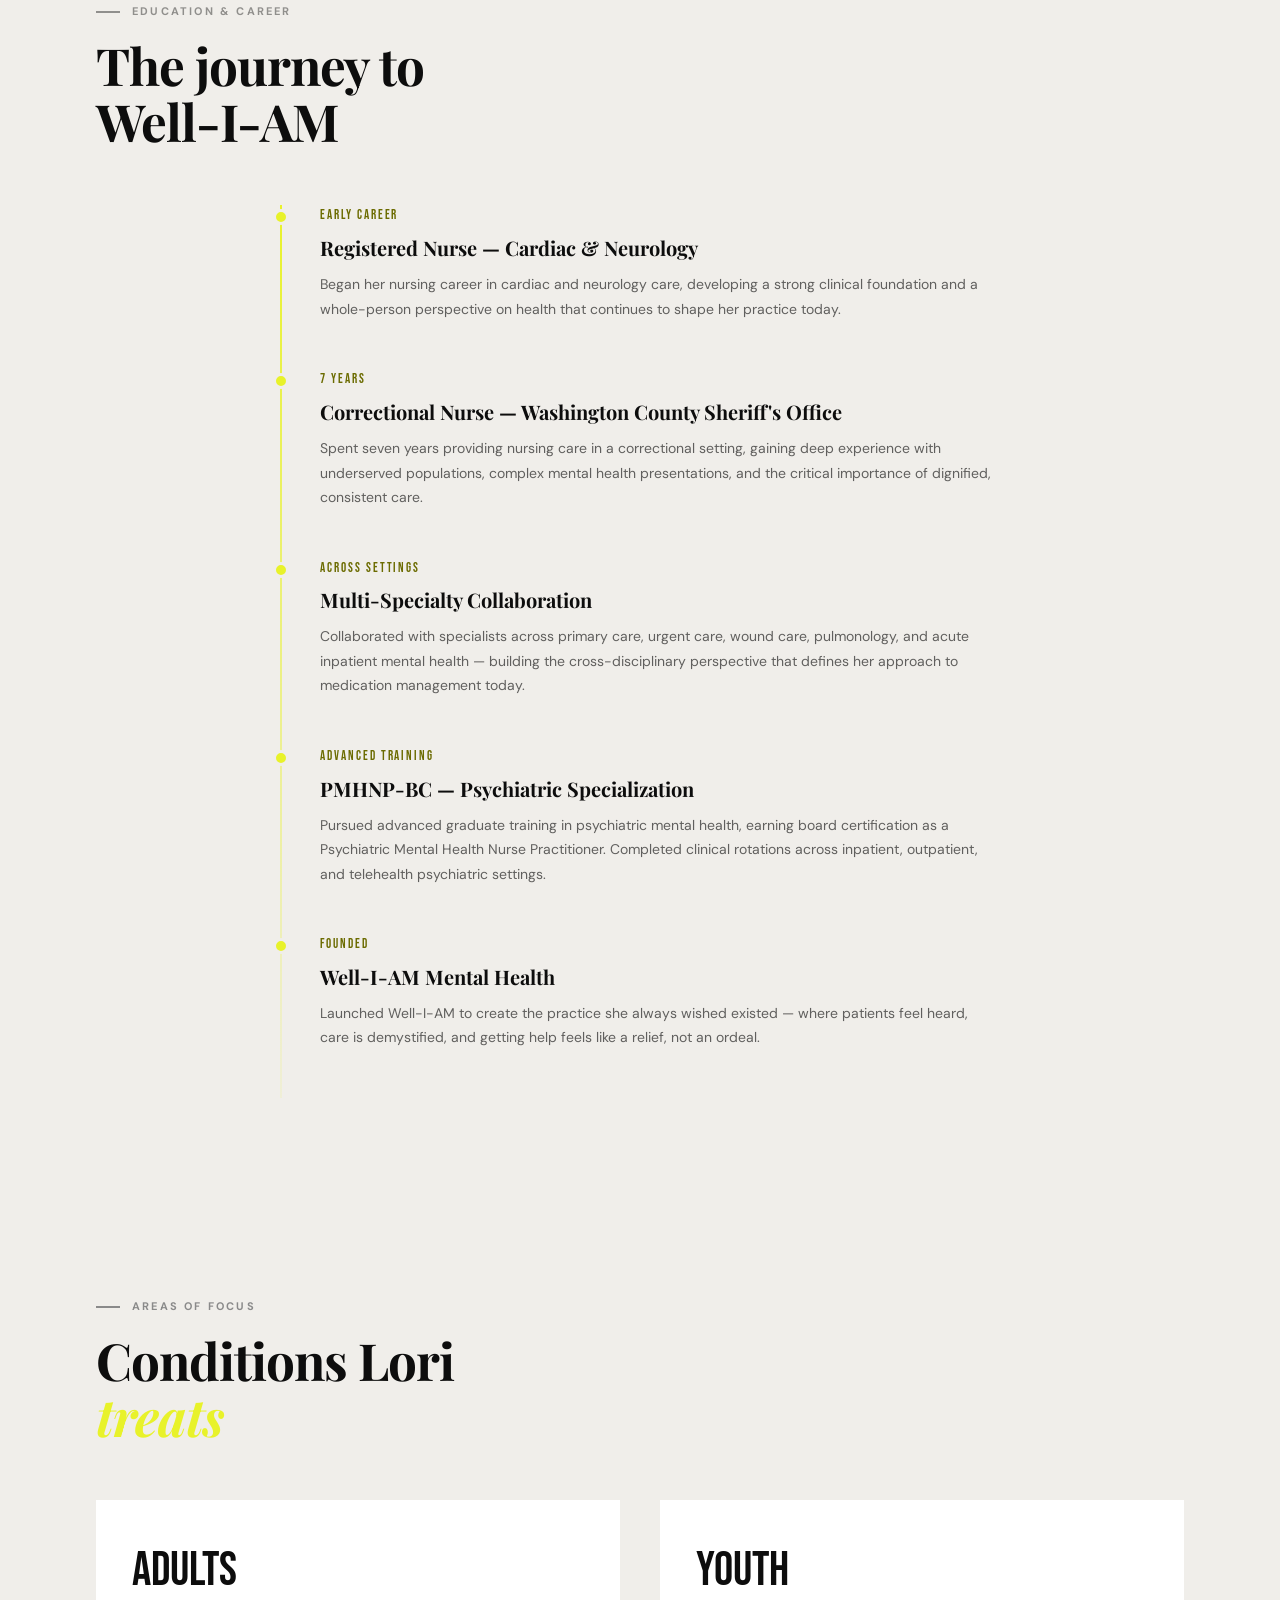
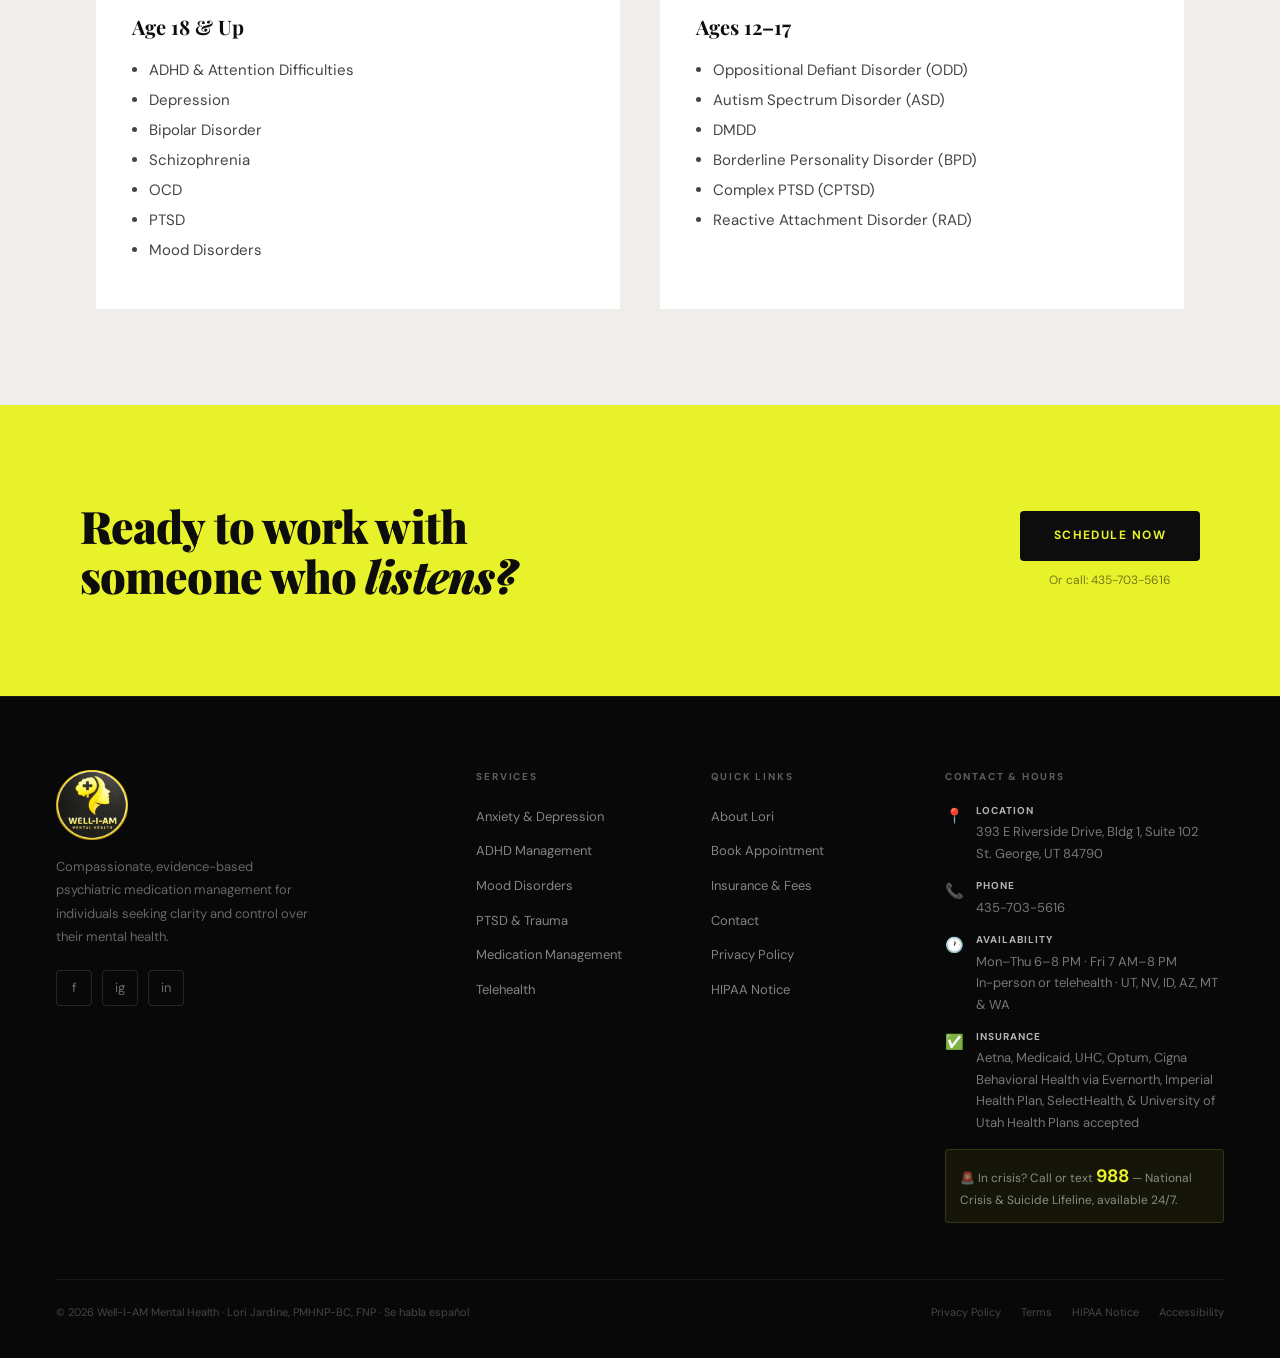
==== commit 020bd2a7: "Pricing update, add Montana & Washington, drop Medicare, Molina Nov 2026 Per provider updates: 1. Ca" ====
--- a/about.html
+++ b/about.html
@@ -32,7 +32,7 @@
   "jobTitle": "Psychiatric Mental Health Nurse Practitioner",
   "description": "Board-Certified Psychiatric Mental Health Nurse Practitioner and Family Nurse Practitioner specializing in medication management for teens (ages 12\u201317) and adults in St. George, Utah.",
   "telephone": "+14357035616",
-  "areaServed": ["Utah", "Nevada", "Idaho", "Arizona"],
+  "areaServed": ["Utah", "Nevada", "Idaho", "Arizona", "Montana", "Washington"],
   "email": "lori.jardine@well-i-am.net",
   "url": "https://well-i-am.net/about",
   "address": {
@@ -396,11 +396,11 @@
       </div>
       <div class="footer-contact-item">
         <span class="contact-icon">🕐</span>
-        <div class="contact-text"><strong>Availability</strong>Mon–Thu 6–8 PM · Fri 7 AM–8 PM<br>In-person or telehealth · UT, NV, ID &amp; AZ</div>
+        <div class="contact-text"><strong>Availability</strong>Mon–Thu 6–8 PM · Fri 7 AM–8 PM<br>In-person or telehealth · UT, NV, ID, AZ, MT &amp; WA</div>
       </div>
       <div class="footer-contact-item">
         <span class="contact-icon">✅</span>
-        <div class="contact-text"><strong>Insurance</strong>Aetna, Medicaid, Medicare, UHC, Optum, Cigna Behavioral Health via Evernorth, Imperial Health Plan, SelectHealth, &amp; University of Utah Health Plans accepted</div>
+        <div class="contact-text"><strong>Insurance</strong>Aetna, Medicaid, UHC, Optum, Cigna Behavioral Health via Evernorth, Imperial Health Plan, SelectHealth, &amp; University of Utah Health Plans accepted</div>
       </div>
       <div class="crisis-line">
         <p>🚨 In crisis? Call or text <strong>988</strong> — National Crisis &amp; Suicide Lifeline, available 24/7.</p>
@@ -431,7 +431,7 @@
 <!-- INSURANCE ANNOUNCEMENT BANNER -->
 <div class="ins-banner" id="insBanner" role="region" aria-label="Accepted insurance notice">
   <span class="ins-banner-pulse" aria-hidden="true"></span>
-  <p class="ins-banner-text"><span class="ins-banner-label">Now Accepting</span>Aetna · Medicaid · Medicare · UHC · Optum · Cigna · Imperial Health Plan · <strong>SelectHealth</strong> · <strong>University of Utah Health Plans</strong></p>
+  <p class="ins-banner-text"><span class="ins-banner-label">Now Accepting</span>Aetna · Medicaid · UHC · Optum · Cigna · Imperial Health Plan · <strong>SelectHealth</strong> · <strong>University of Utah Health Plans</strong></p>
   <a href="appointments" class="ins-banner-cta">Book</a>
   <button class="ins-banner-close" id="insBannerClose" type="button" aria-label="Dismiss insurance notice">&times;</button>
 </div>
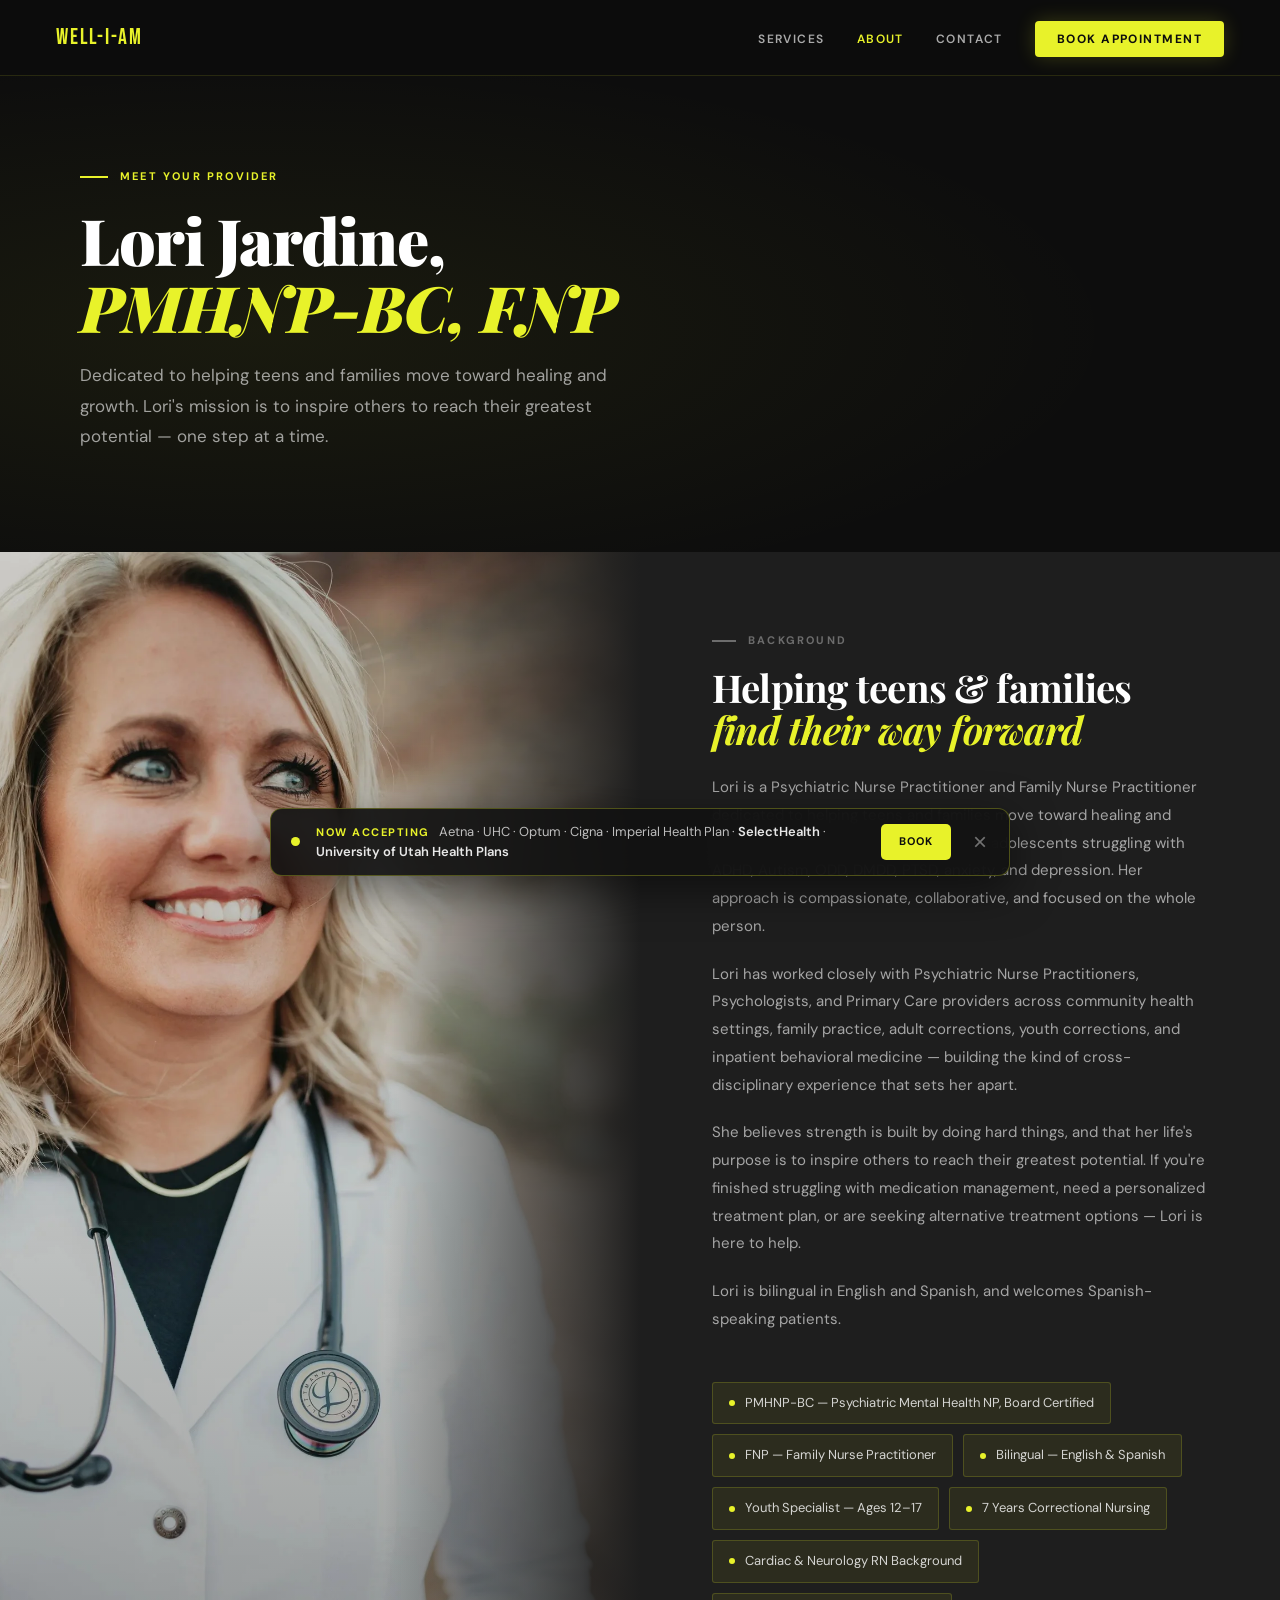
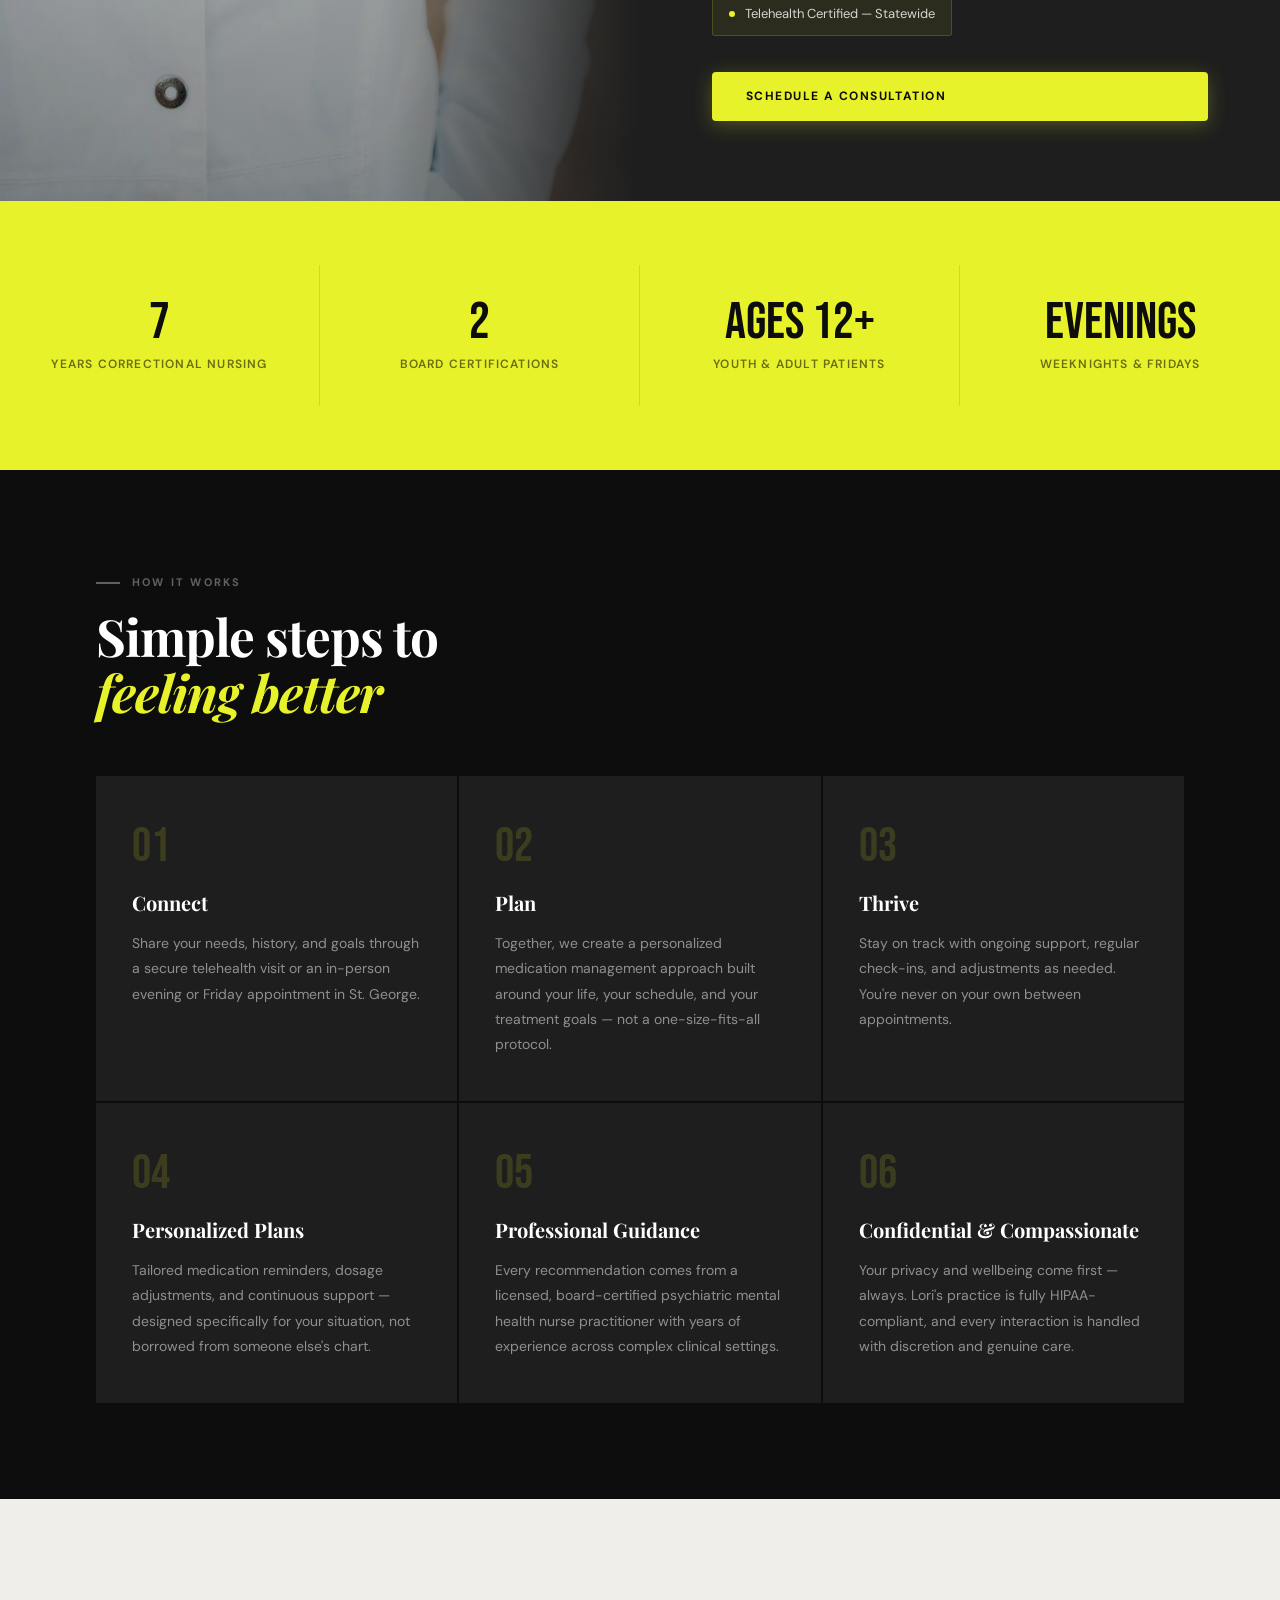
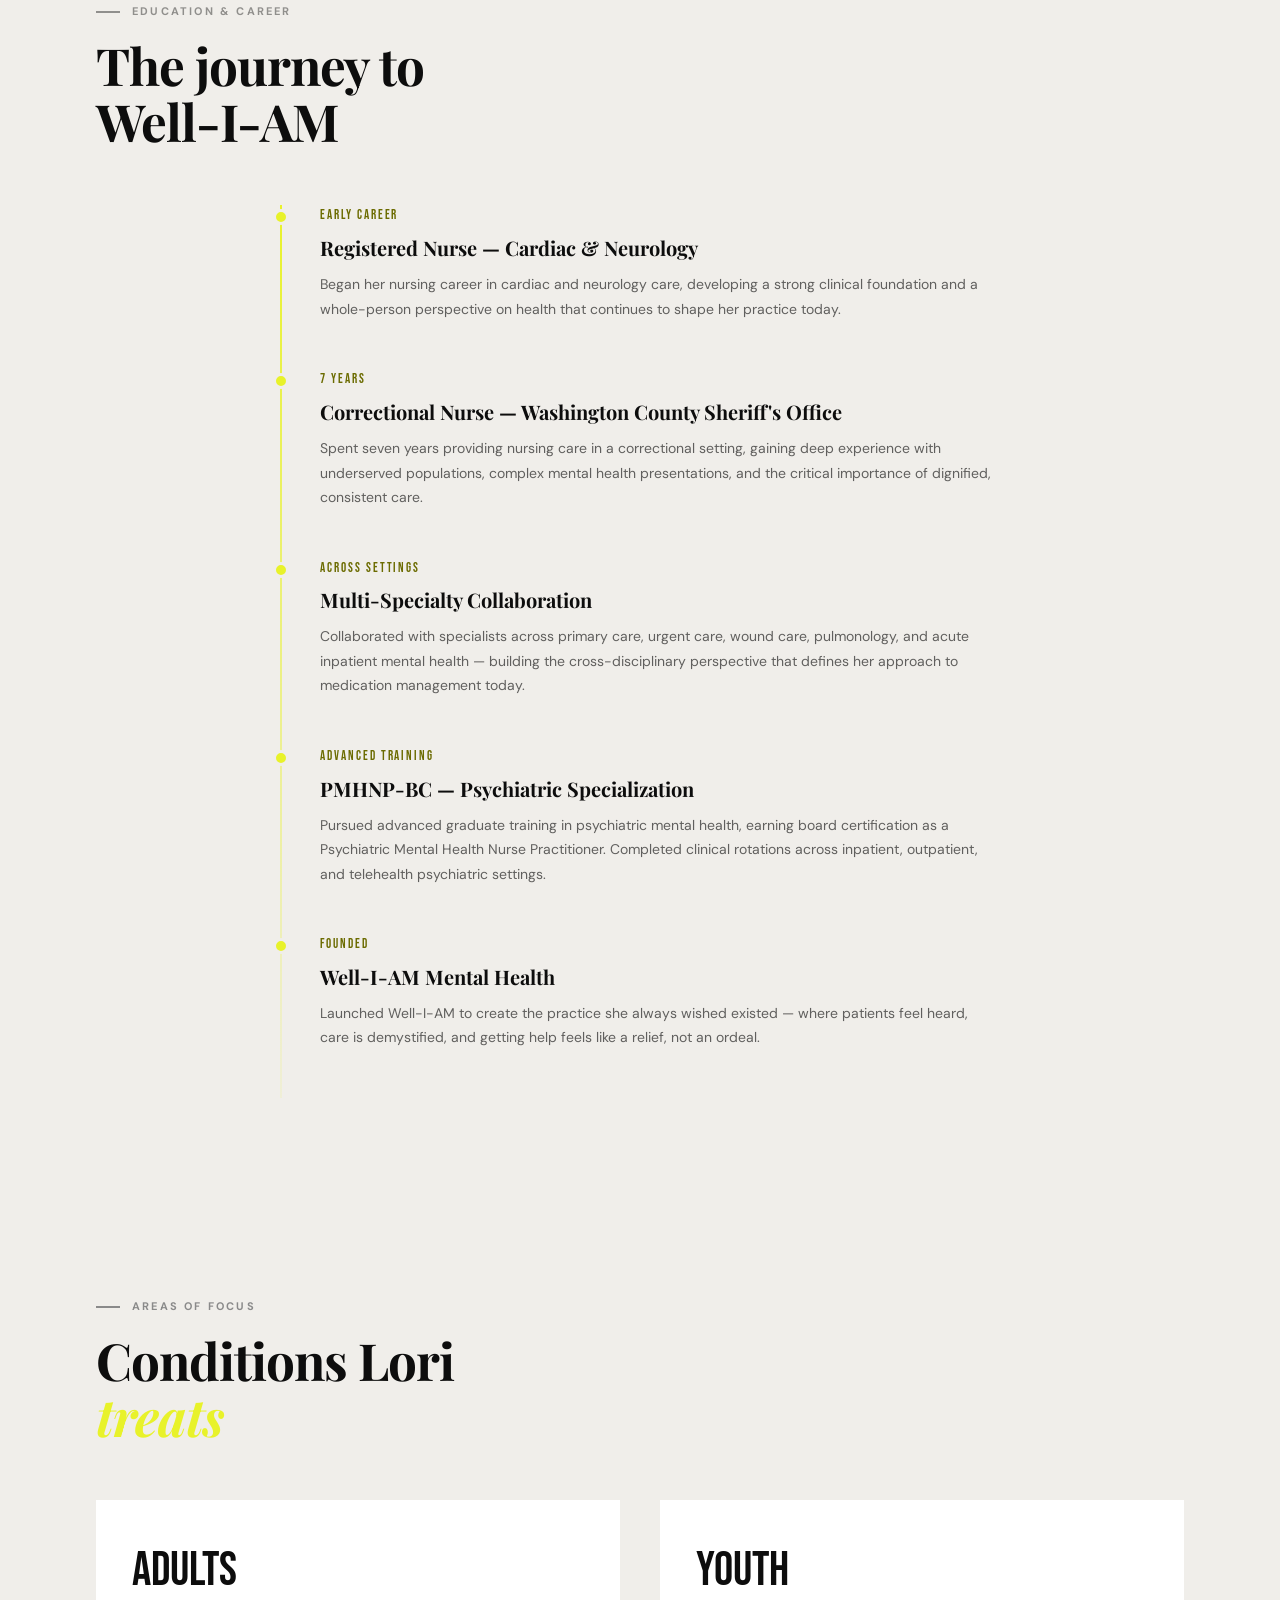
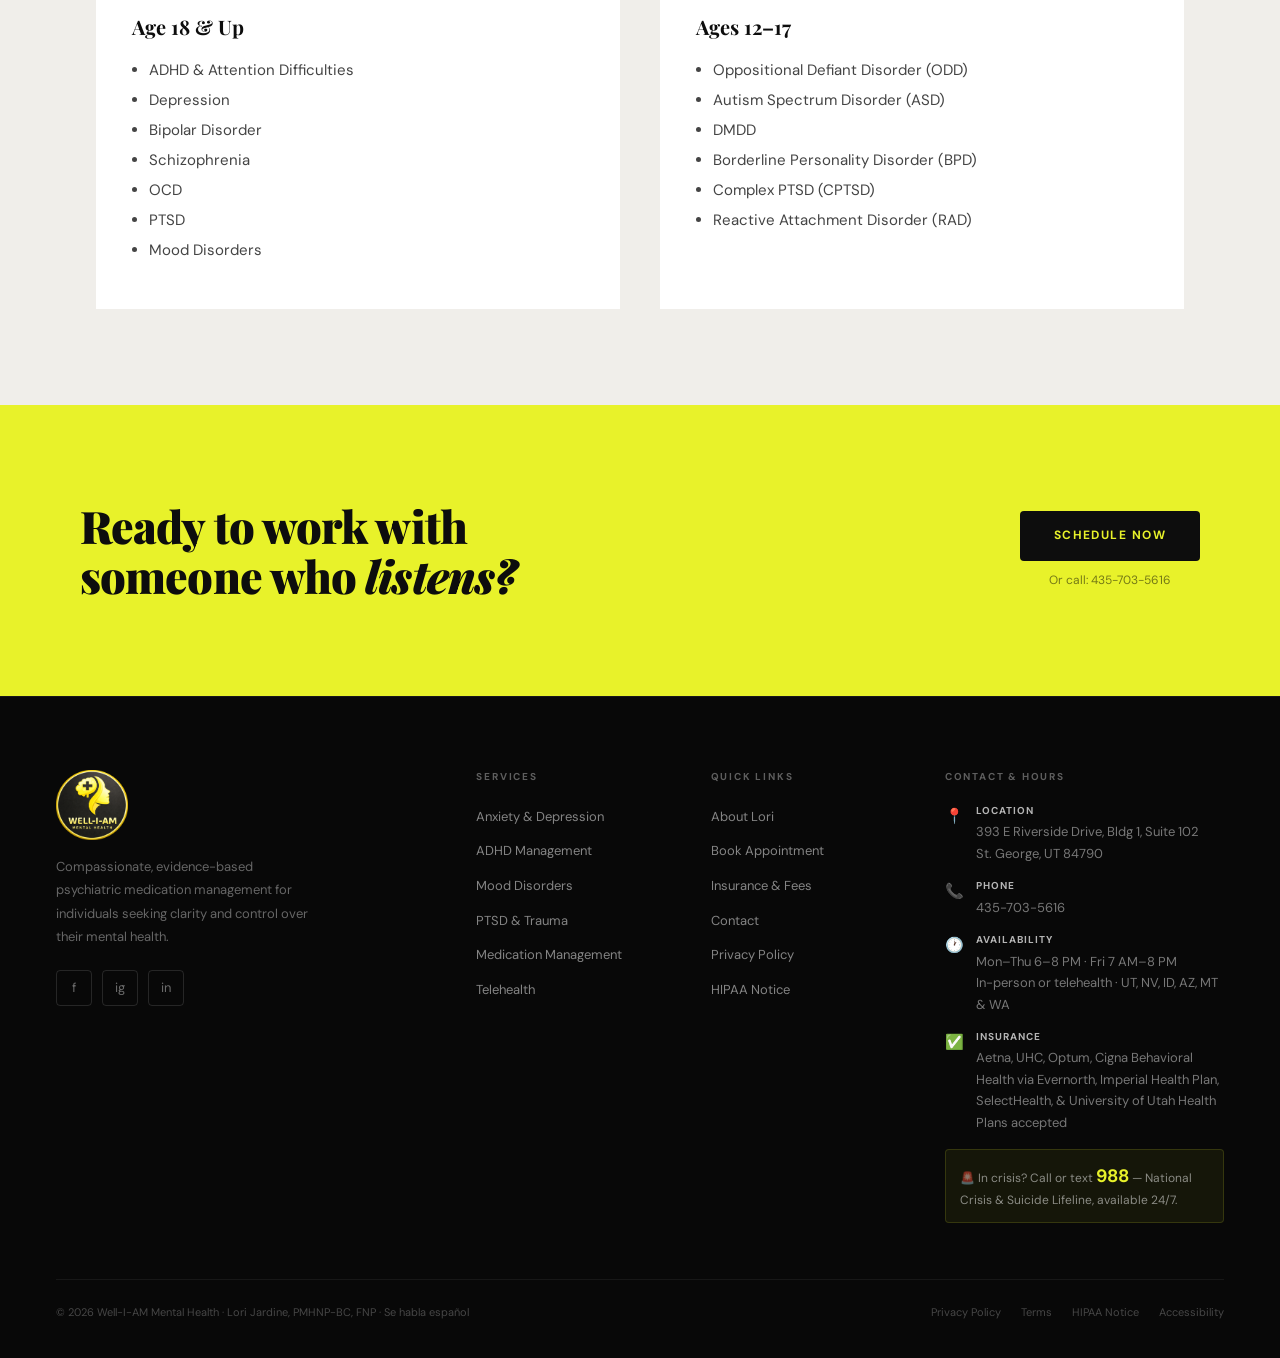
==== commit 82100bcc: "Add Tennessee telehealth, drop Medicaid Co-Authored-By: Claude Opus 5.5 (1M context) <noreply@anthro" ====
--- a/about.html
+++ b/about.html
@@ -32,7 +32,7 @@
   "jobTitle": "Psychiatric Mental Health Nurse Practitioner",
   "description": "Board-Certified Psychiatric Mental Health Nurse Practitioner and Family Nurse Practitioner specializing in medication management for teens (ages 12\u201317) and adults in St. George, Utah.",
   "telephone": "+14357035616",
-  "areaServed": ["Utah", "Nevada", "Idaho", "Arizona", "Montana", "Washington"],
+  "areaServed": ["Utah", "Nevada", "Idaho", "Arizona", "Montana", "Washington", "Tennessee"],
   "email": "lori.jardine@well-i-am.net",
   "url": "https://well-i-am.net/about",
   "address": {
@@ -400,7 +400,7 @@
       </div>
       <div class="footer-contact-item">
         <span class="contact-icon">✅</span>
-        <div class="contact-text"><strong>Insurance</strong>Aetna, Medicaid, UHC, Optum, Cigna Behavioral Health via Evernorth, Imperial Health Plan, SelectHealth, &amp; University of Utah Health Plans accepted</div>
+        <div class="contact-text"><strong>Insurance</strong>Aetna, UHC, Optum, Cigna Behavioral Health via Evernorth, Imperial Health Plan, SelectHealth, &amp; University of Utah Health Plans accepted</div>
       </div>
       <div class="crisis-line">
         <p>🚨 In crisis? Call or text <strong>988</strong> — National Crisis &amp; Suicide Lifeline, available 24/7.</p>
@@ -431,7 +431,7 @@
 <!-- INSURANCE ANNOUNCEMENT BANNER -->
 <div class="ins-banner" id="insBanner" role="region" aria-label="Accepted insurance notice">
   <span class="ins-banner-pulse" aria-hidden="true"></span>
-  <p class="ins-banner-text"><span class="ins-banner-label">Now Accepting</span>Aetna · Medicaid · UHC · Optum · Cigna · Imperial Health Plan · <strong>SelectHealth</strong> · <strong>University of Utah Health Plans</strong></p>
+  <p class="ins-banner-text"><span class="ins-banner-label">Now Accepting</span>Aetna · UHC · Optum · Cigna · Imperial Health Plan · <strong>SelectHealth</strong> · <strong>University of Utah Health Plans</strong></p>
   <a href="appointments" class="ins-banner-cta">Book</a>
   <button class="ins-banner-close" id="insBannerClose" type="button" aria-label="Dismiss insurance notice">&times;</button>
 </div>
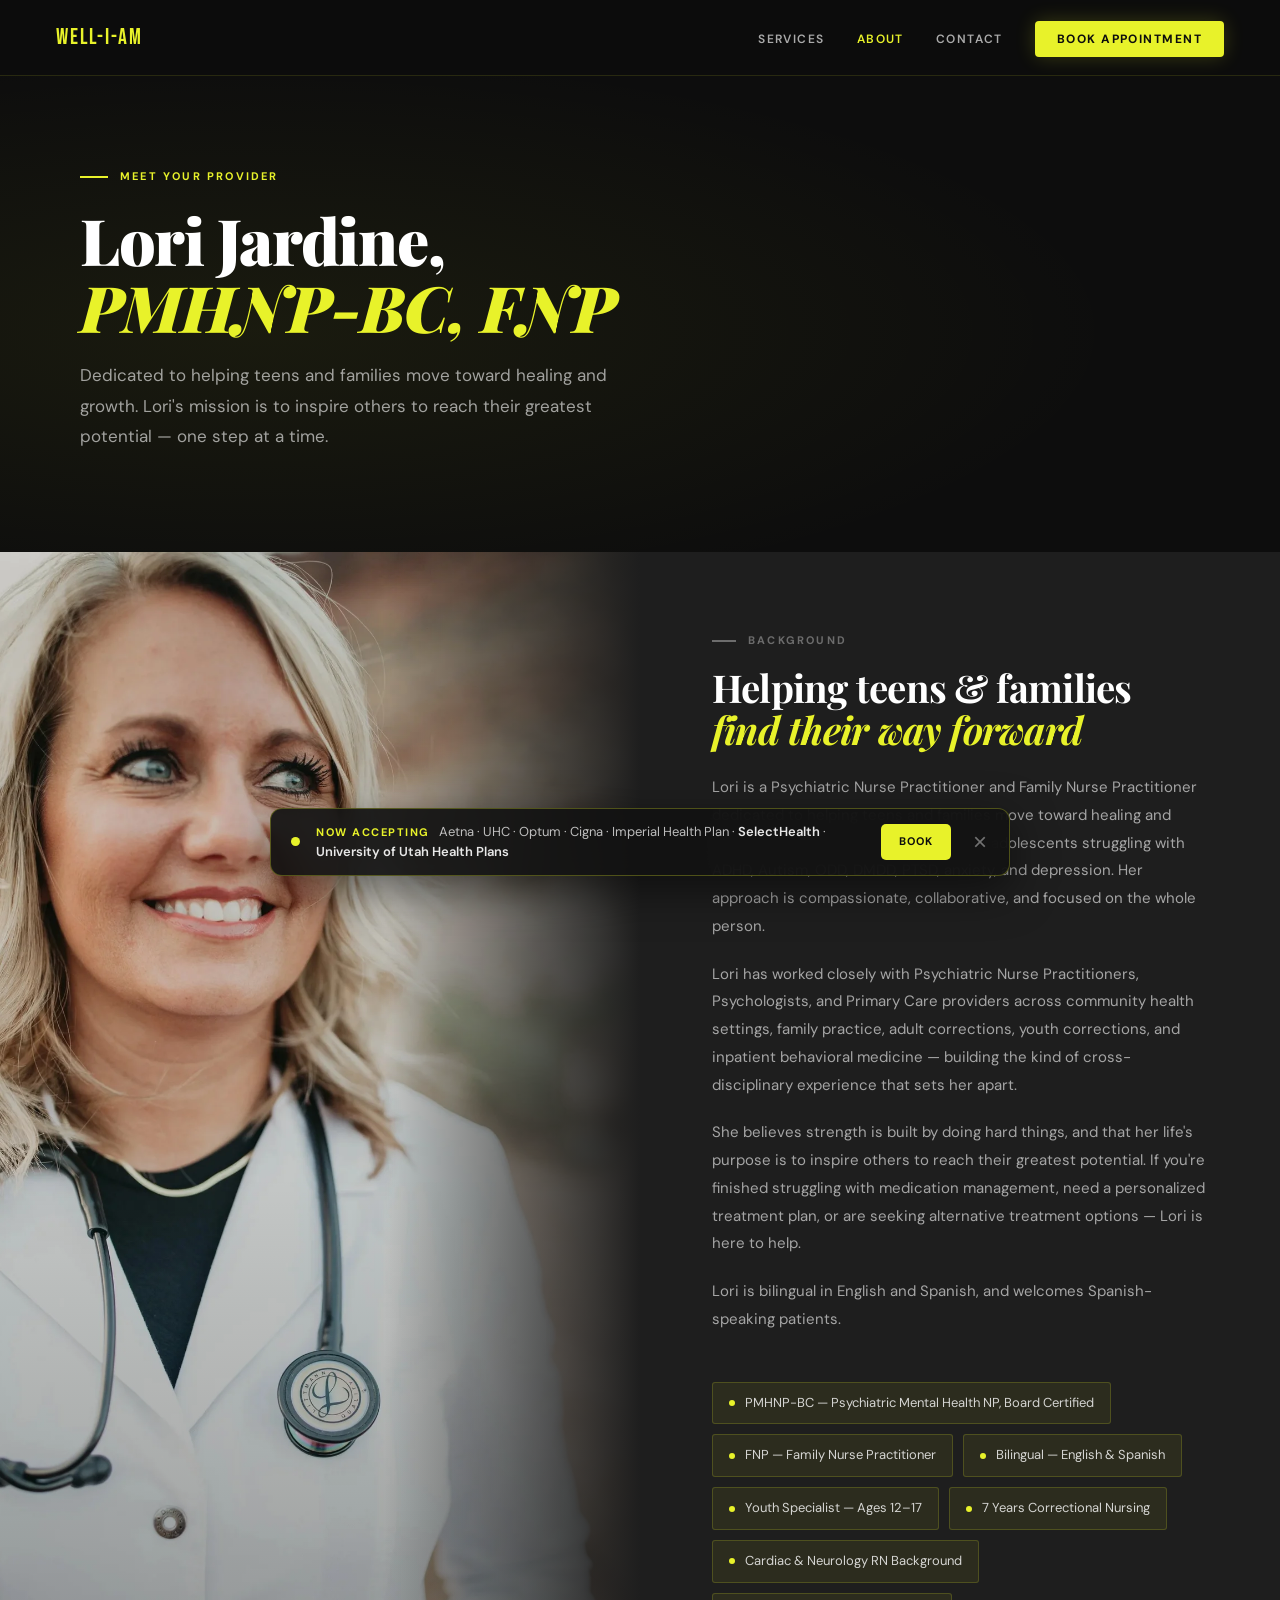
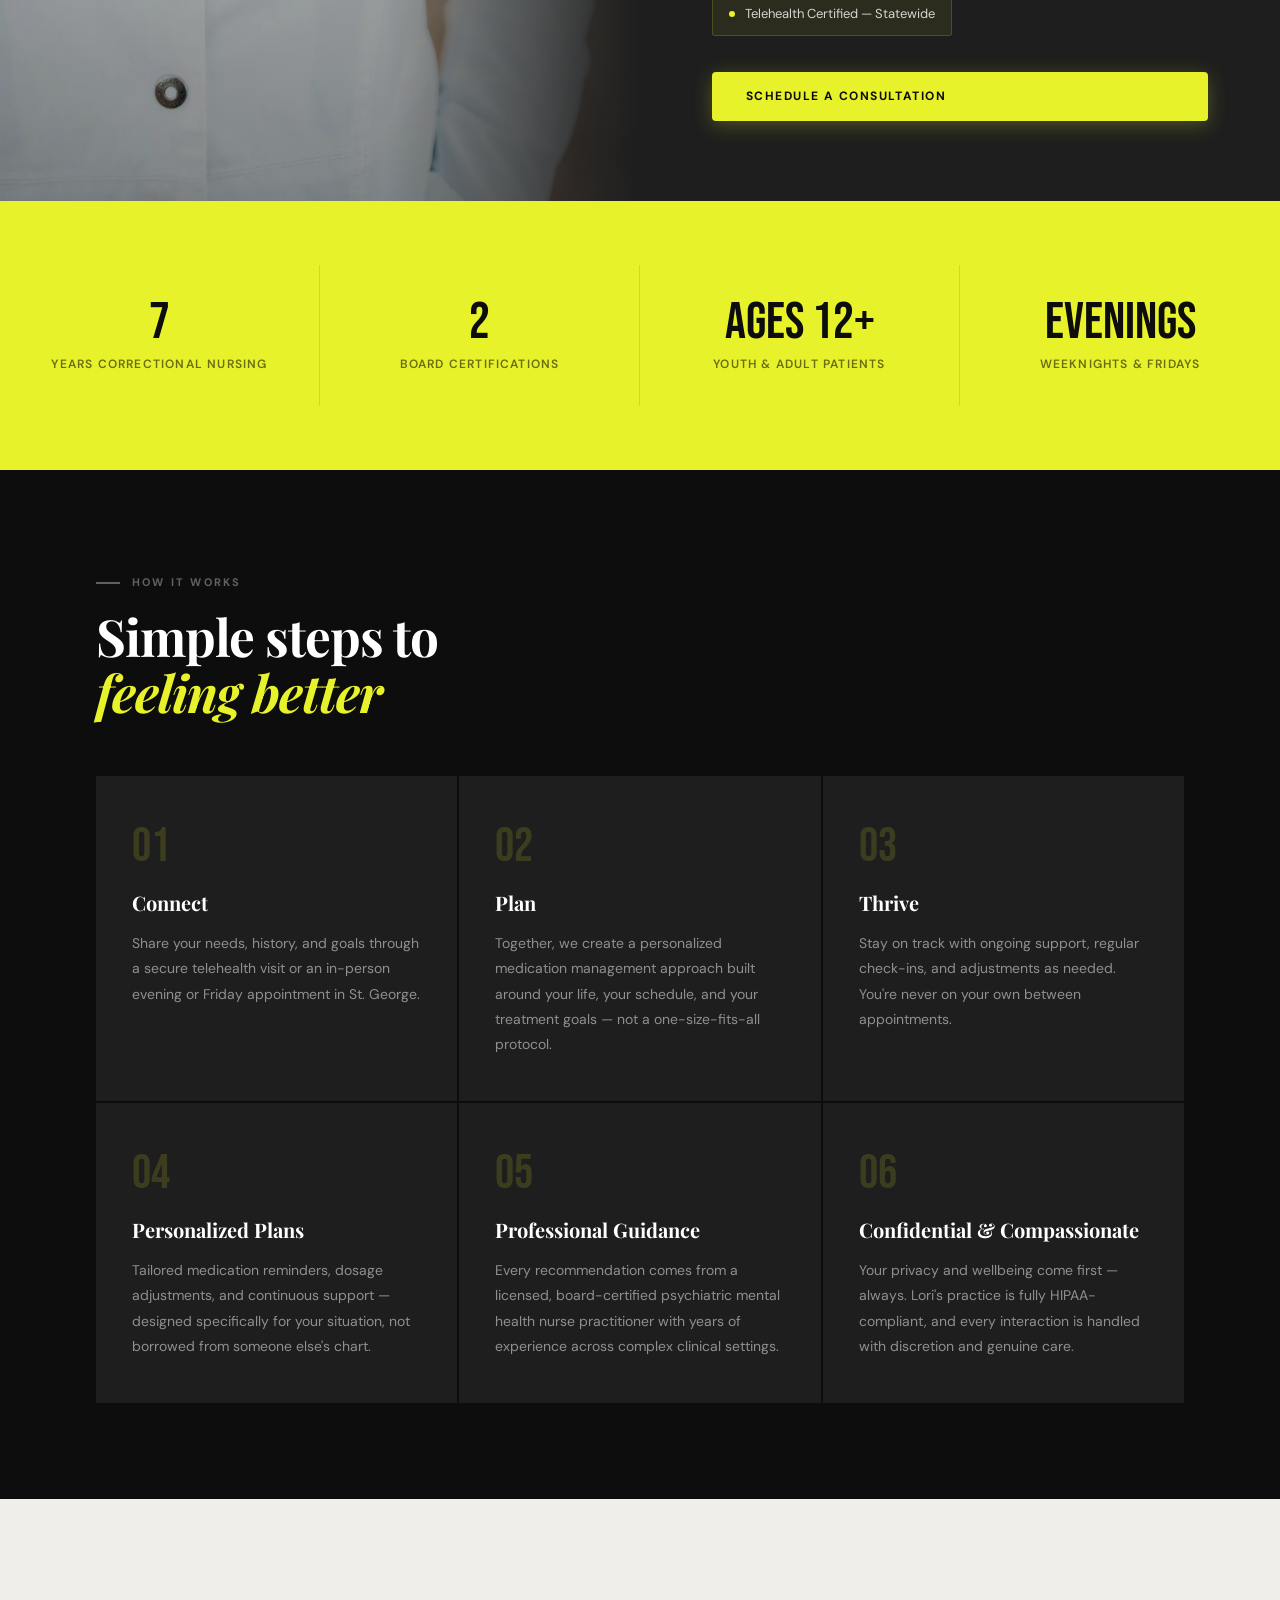
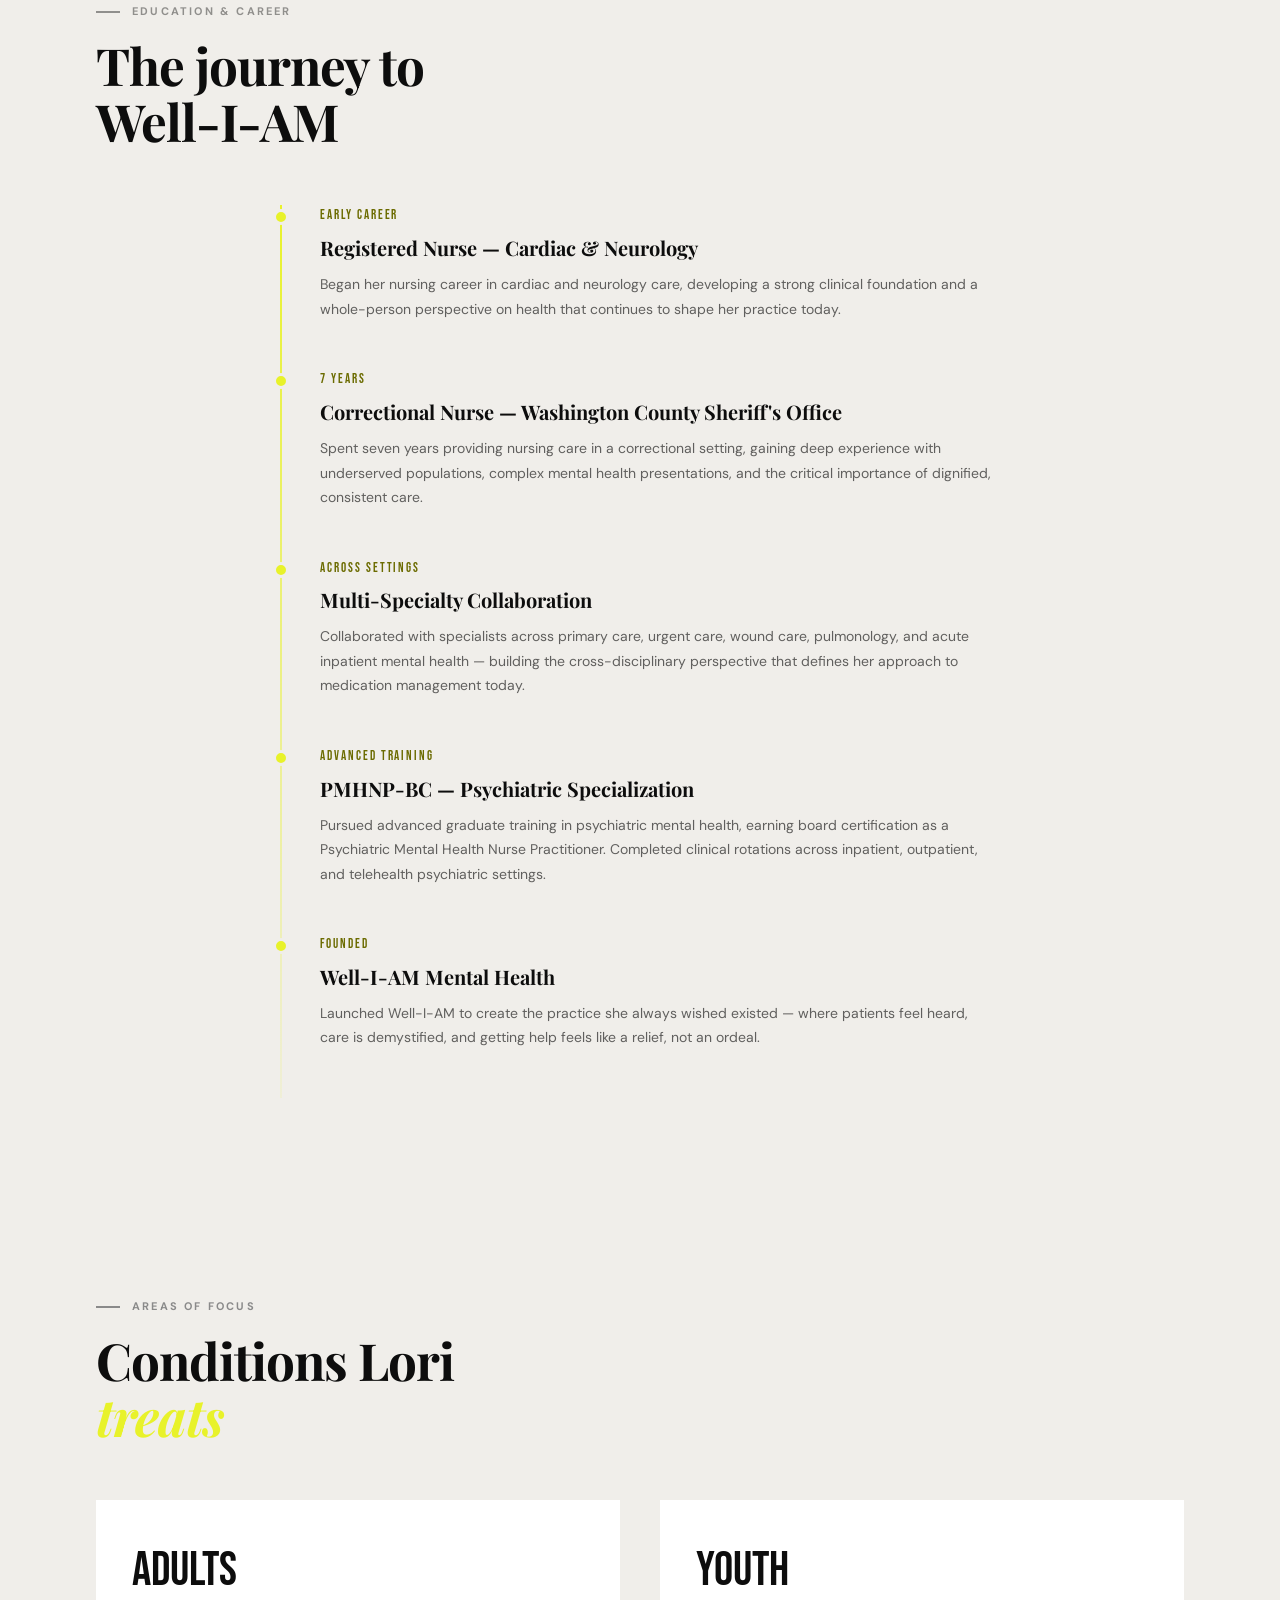
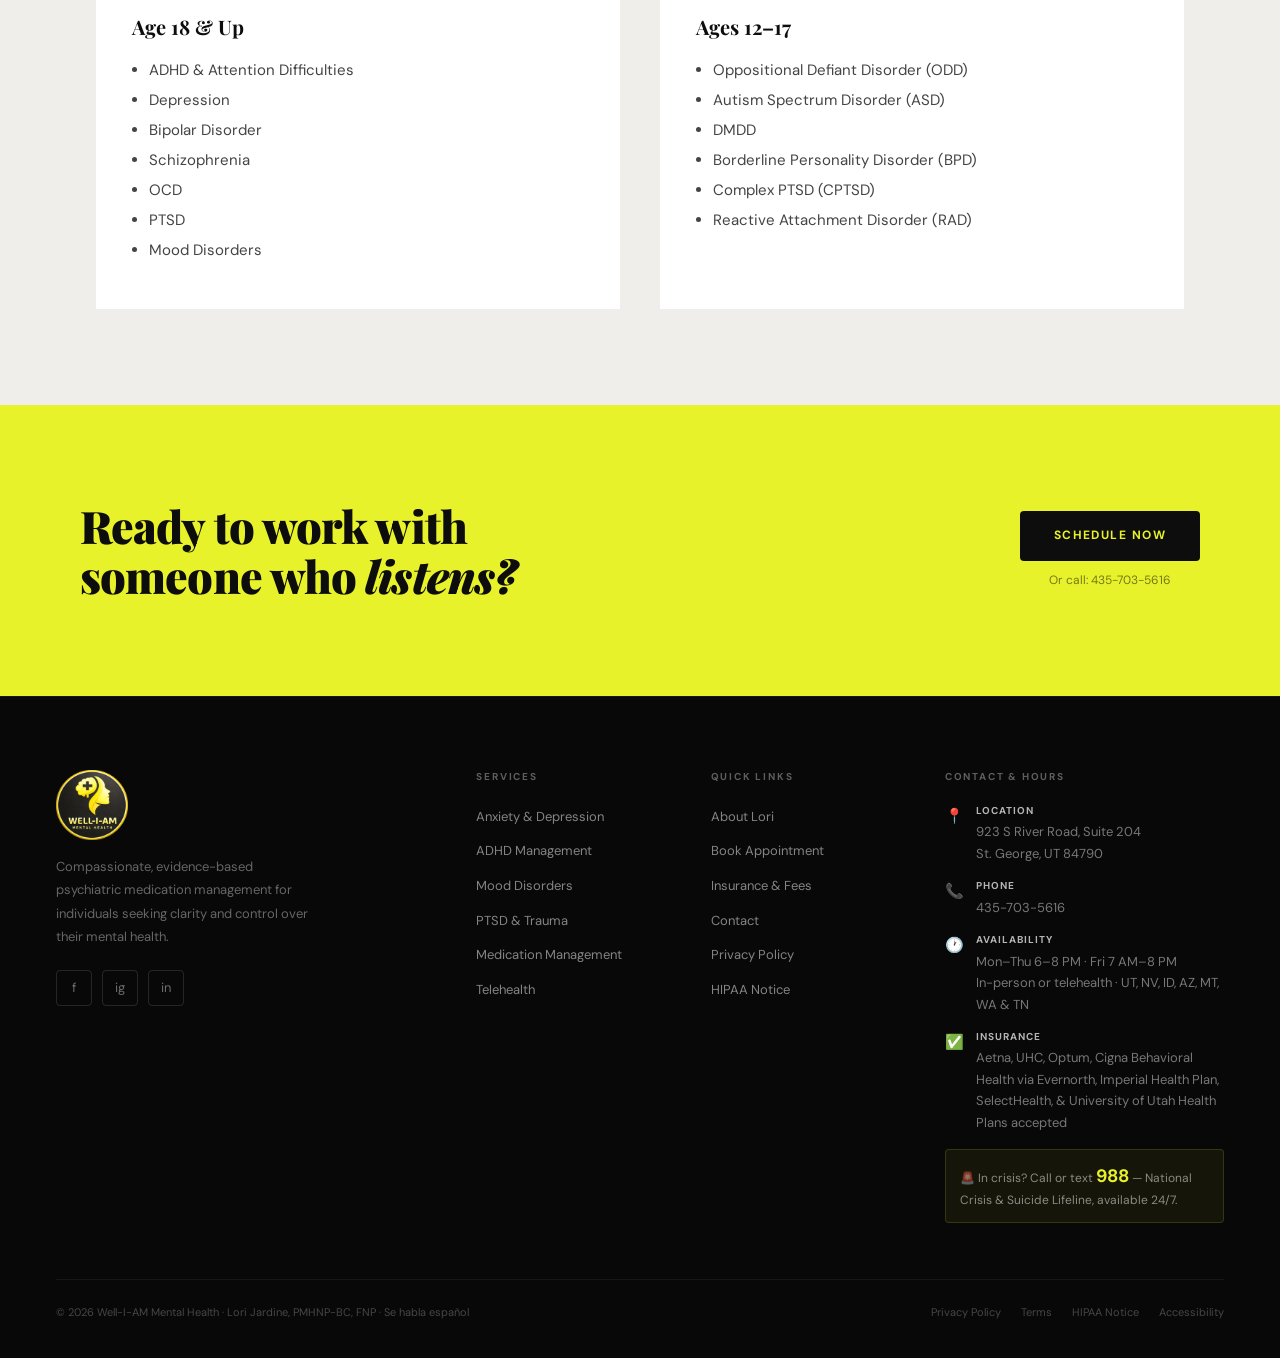
==== commit 3571f801: "Move office to 923 S River Road, Suite 204; add office photos New location starting November 1, insi" ====
--- a/about.html
+++ b/about.html
@@ -37,7 +37,7 @@
   "url": "https://well-i-am.net/about",
   "address": {
     "@type": "PostalAddress",
-    "streetAddress": "393 E Riverside Drive, Bldg 1, Suite 102",
+    "streetAddress": "923 S River Road, Suite 204",
     "addressLocality": "St. George",
     "addressRegion": "UT",
     "postalCode": "84790",
@@ -388,7 +388,7 @@
       <div class="footer-col-title">Contact &amp; Hours</div>
       <div class="footer-contact-item">
         <span class="contact-icon">📍</span>
-        <div class="contact-text"><strong>Location</strong>393 E Riverside Drive, Bldg 1, Suite 102<br>St. George, UT 84790</div>
+        <div class="contact-text"><strong>Location</strong>923 S River Road, Suite 204<br>St. George, UT 84790</div>
       </div>
       <div class="footer-contact-item">
         <span class="contact-icon">📞</span>
@@ -396,7 +396,7 @@
       </div>
       <div class="footer-contact-item">
         <span class="contact-icon">🕐</span>
-        <div class="contact-text"><strong>Availability</strong>Mon–Thu 6–8 PM · Fri 7 AM–8 PM<br>In-person or telehealth · UT, NV, ID, AZ, MT &amp; WA</div>
+        <div class="contact-text"><strong>Availability</strong>Mon–Thu 6–8 PM · Fri 7 AM–8 PM<br>In-person or telehealth · UT, NV, ID, AZ, MT, WA &amp; TN</div>
       </div>
       <div class="footer-contact-item">
         <span class="contact-icon">✅</span>
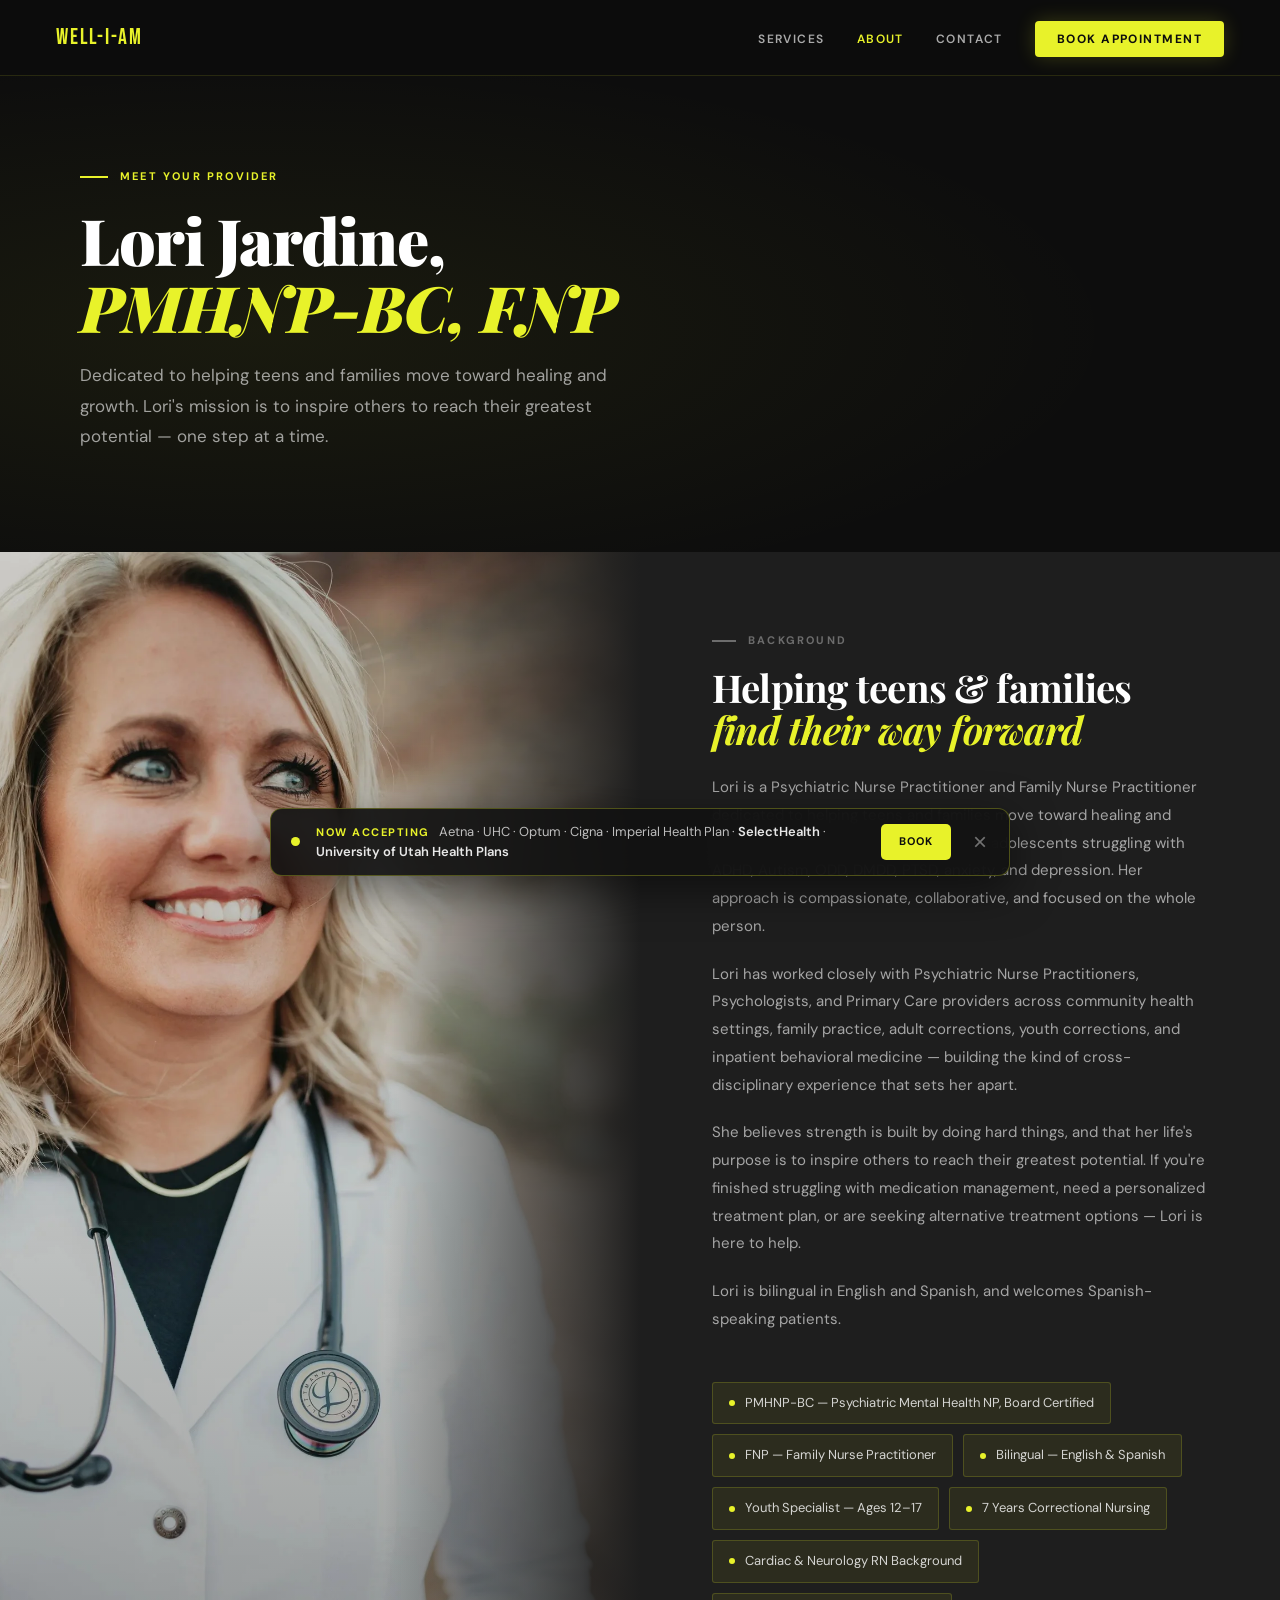
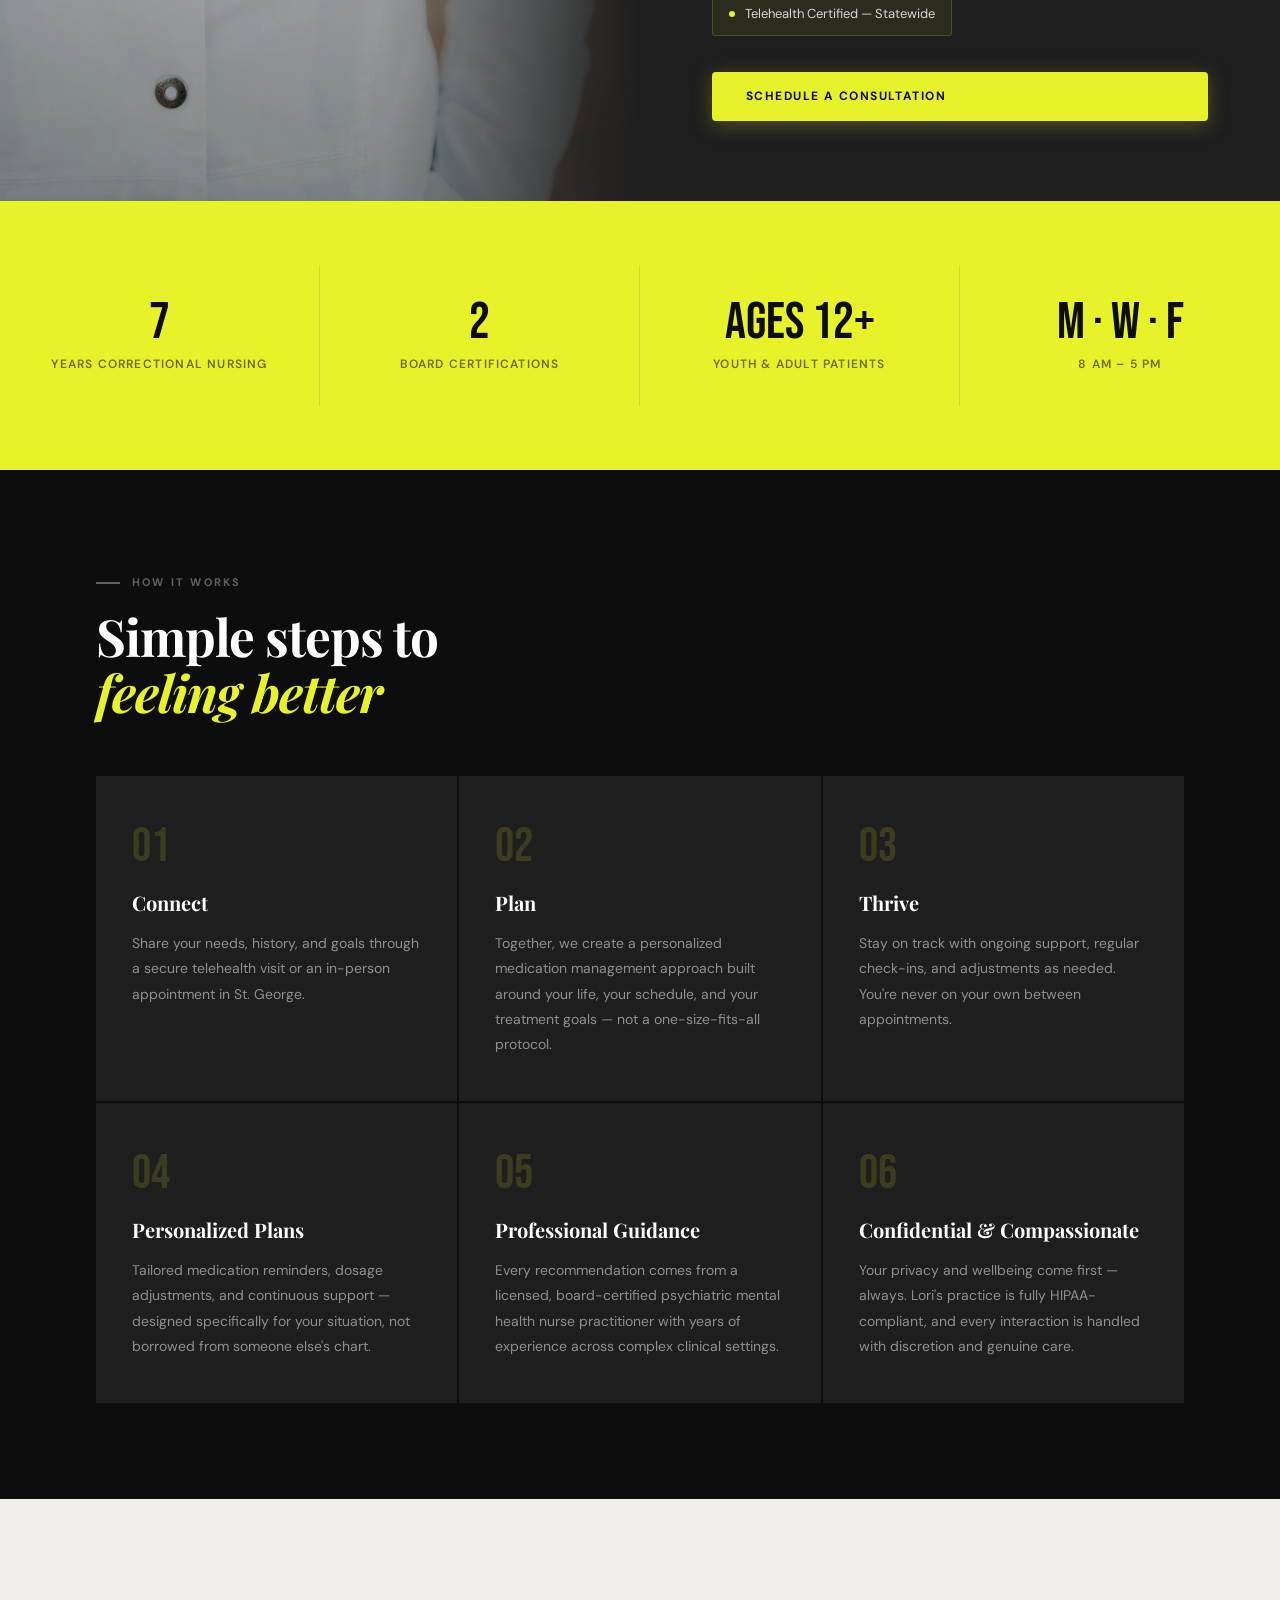
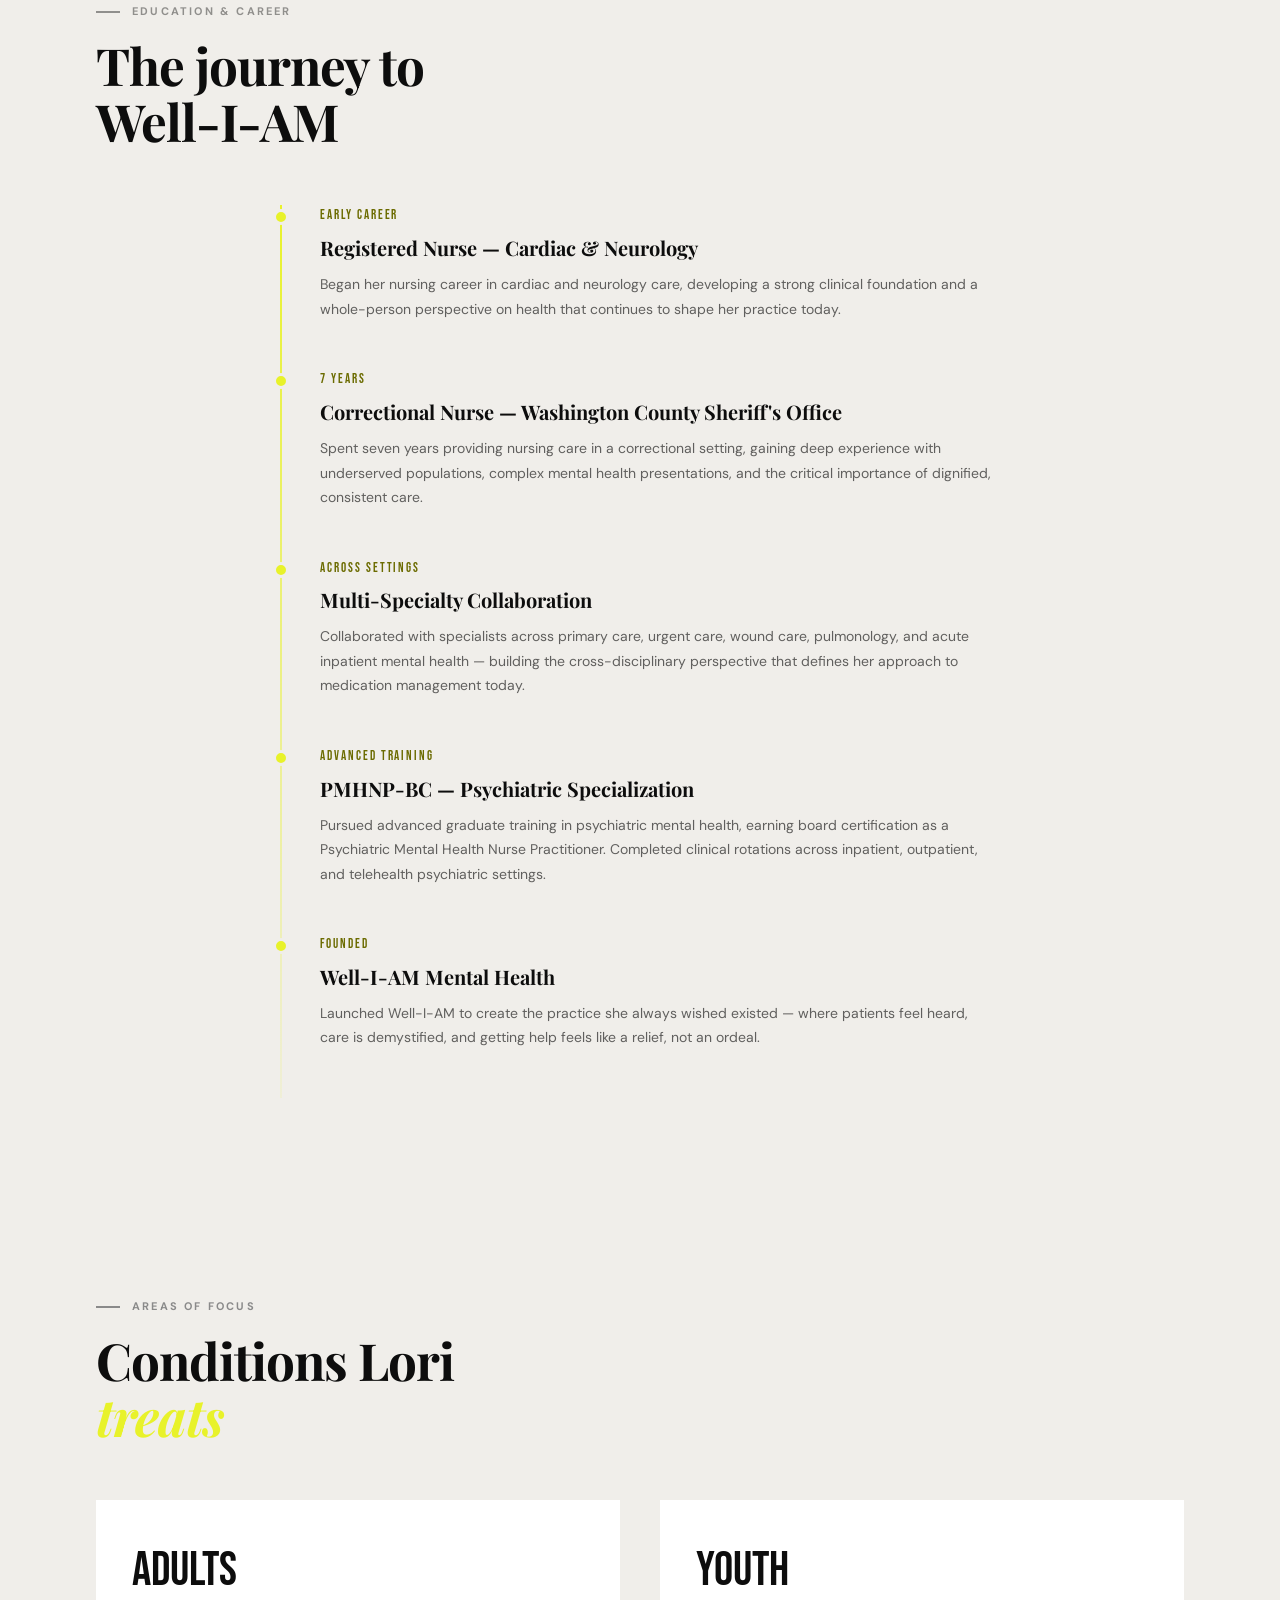
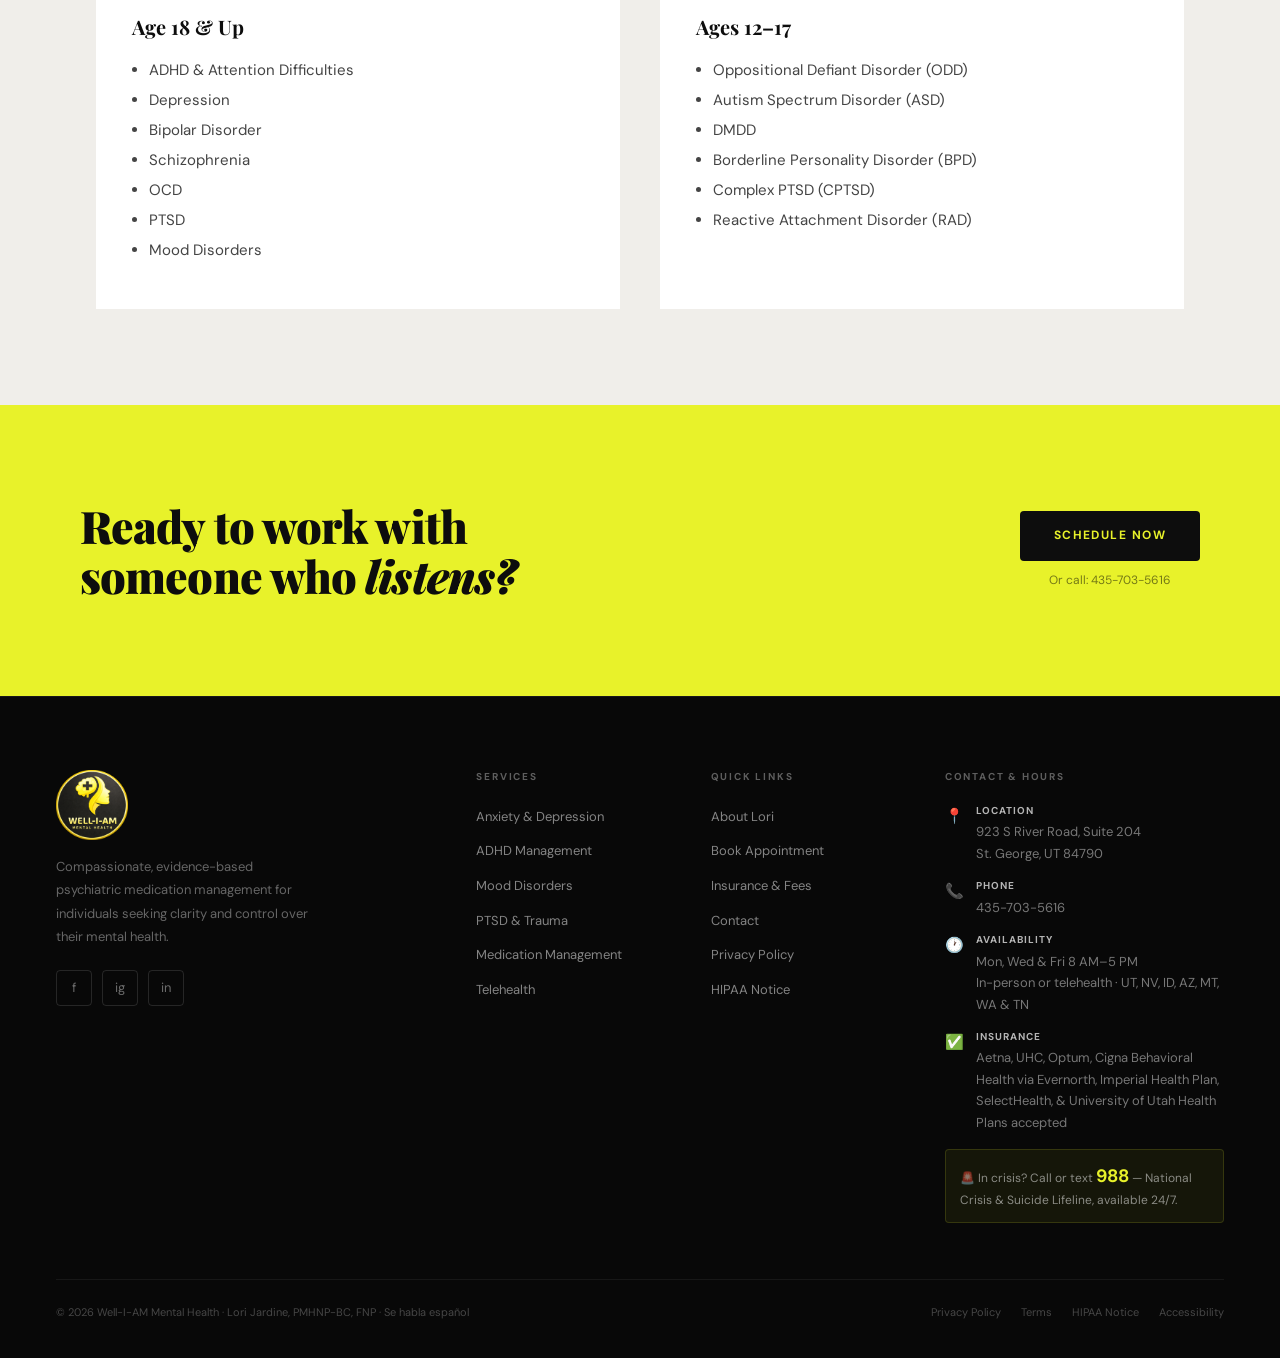
==== commit 1fe79a1d: "Hours: Mon, Wed & Fri 8 AM-5 PM (replaces evening/Friday schedule) Co-Authored-By: Claude Opus 5.5 <" ====
--- a/about.html
+++ b/about.html
@@ -220,8 +220,8 @@
       <div class="fact-label">Youth &amp; Adult Patients</div>
     </div>
     <div class="fact-item">
-      <div class="fact-num">Evenings</div>
-      <div class="fact-label">Weeknights &amp; Fridays</div>
+      <div class="fact-num">M · W · F</div>
+      <div class="fact-label">8 AM – 5 PM</div>
     </div>
   </div>
 </div>
@@ -235,7 +235,7 @@
       <div class="phil-card">
         <div class="phil-num">01</div>
         <h3 class="phil-title">Connect</h3>
-        <p class="phil-desc">Share your needs, history, and goals through a secure telehealth visit or an in-person evening or Friday appointment in St. George.</p>
+        <p class="phil-desc">Share your needs, history, and goals through a secure telehealth visit or an in-person appointment in St. George.</p>
       </div>
       <div class="phil-card">
         <div class="phil-num">02</div>
@@ -396,7 +396,7 @@
       </div>
       <div class="footer-contact-item">
         <span class="contact-icon">🕐</span>
-        <div class="contact-text"><strong>Availability</strong>Mon–Thu 6–8 PM · Fri 7 AM–8 PM<br>In-person or telehealth · UT, NV, ID, AZ, MT, WA &amp; TN</div>
+        <div class="contact-text"><strong>Availability</strong>Mon, Wed &amp; Fri 8 AM–5 PM<br>In-person or telehealth · UT, NV, ID, AZ, MT, WA &amp; TN</div>
       </div>
       <div class="footer-contact-item">
         <span class="contact-icon">✅</span>
